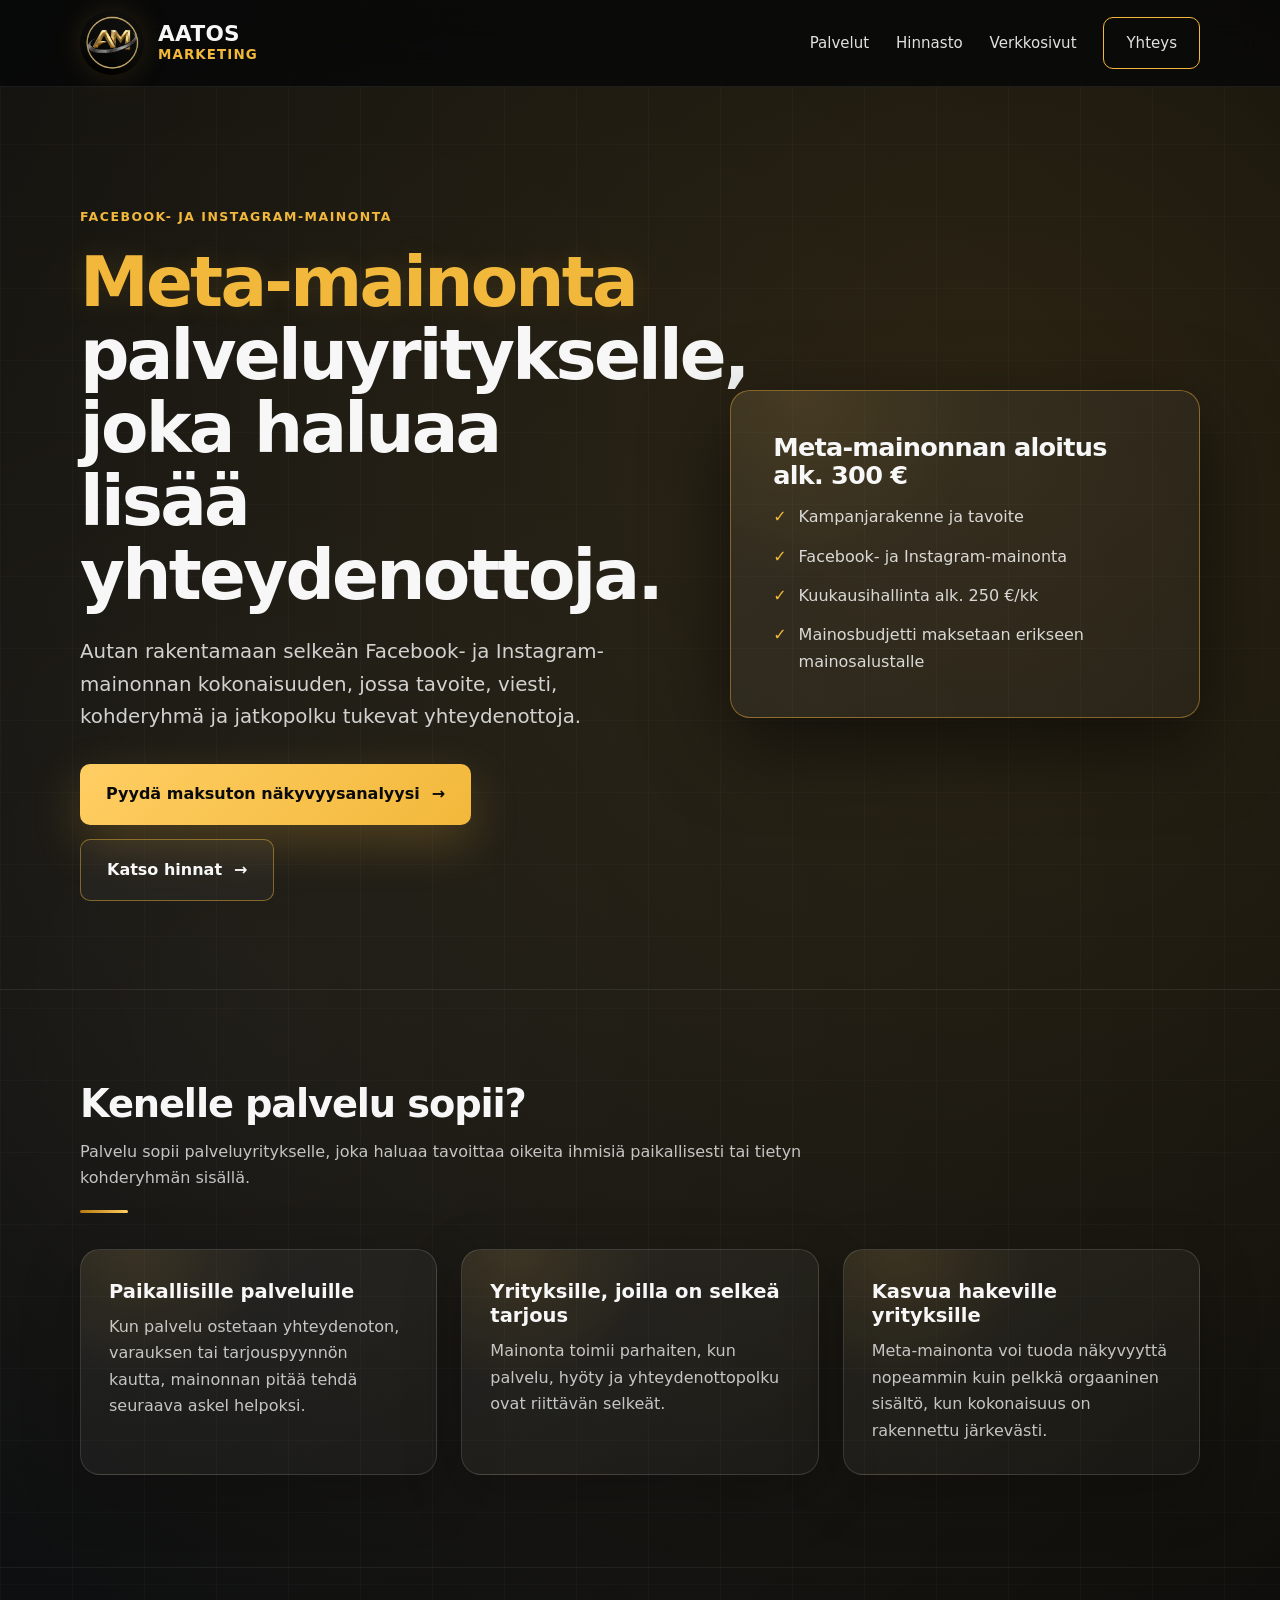
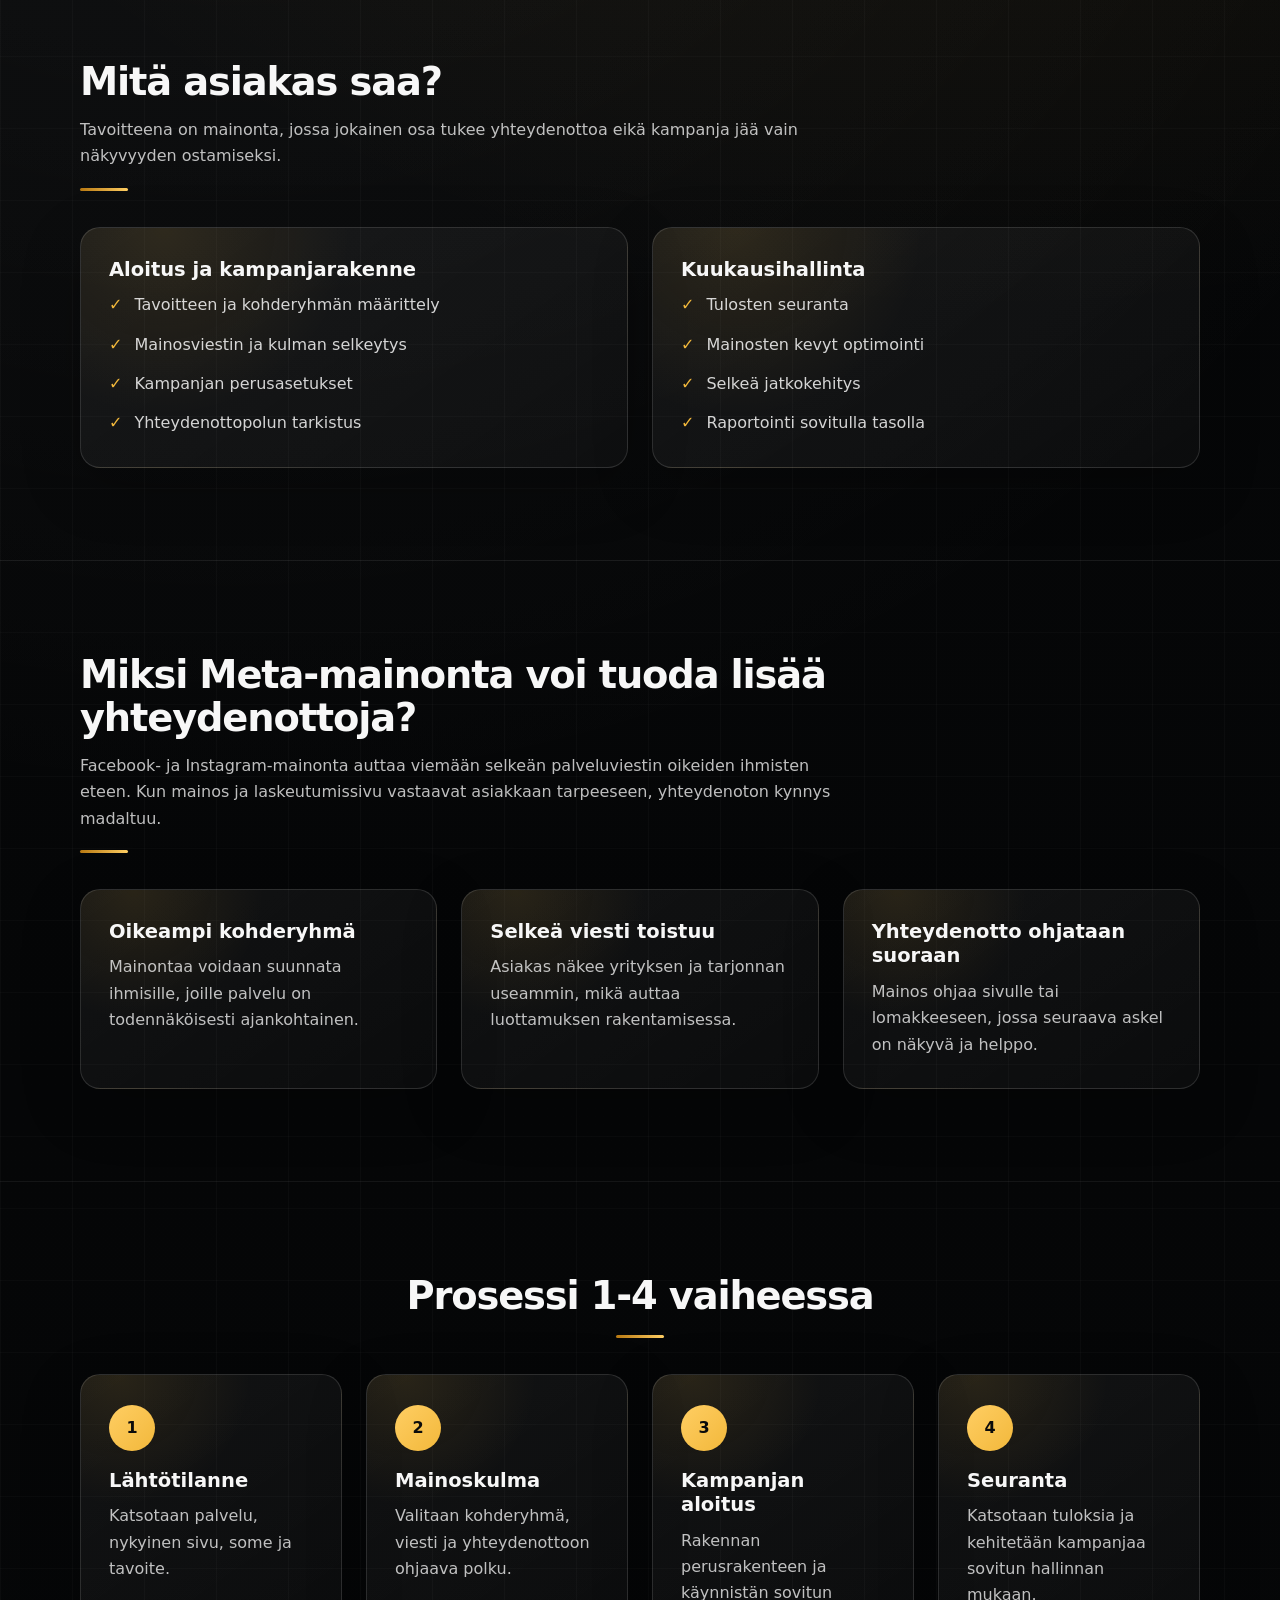
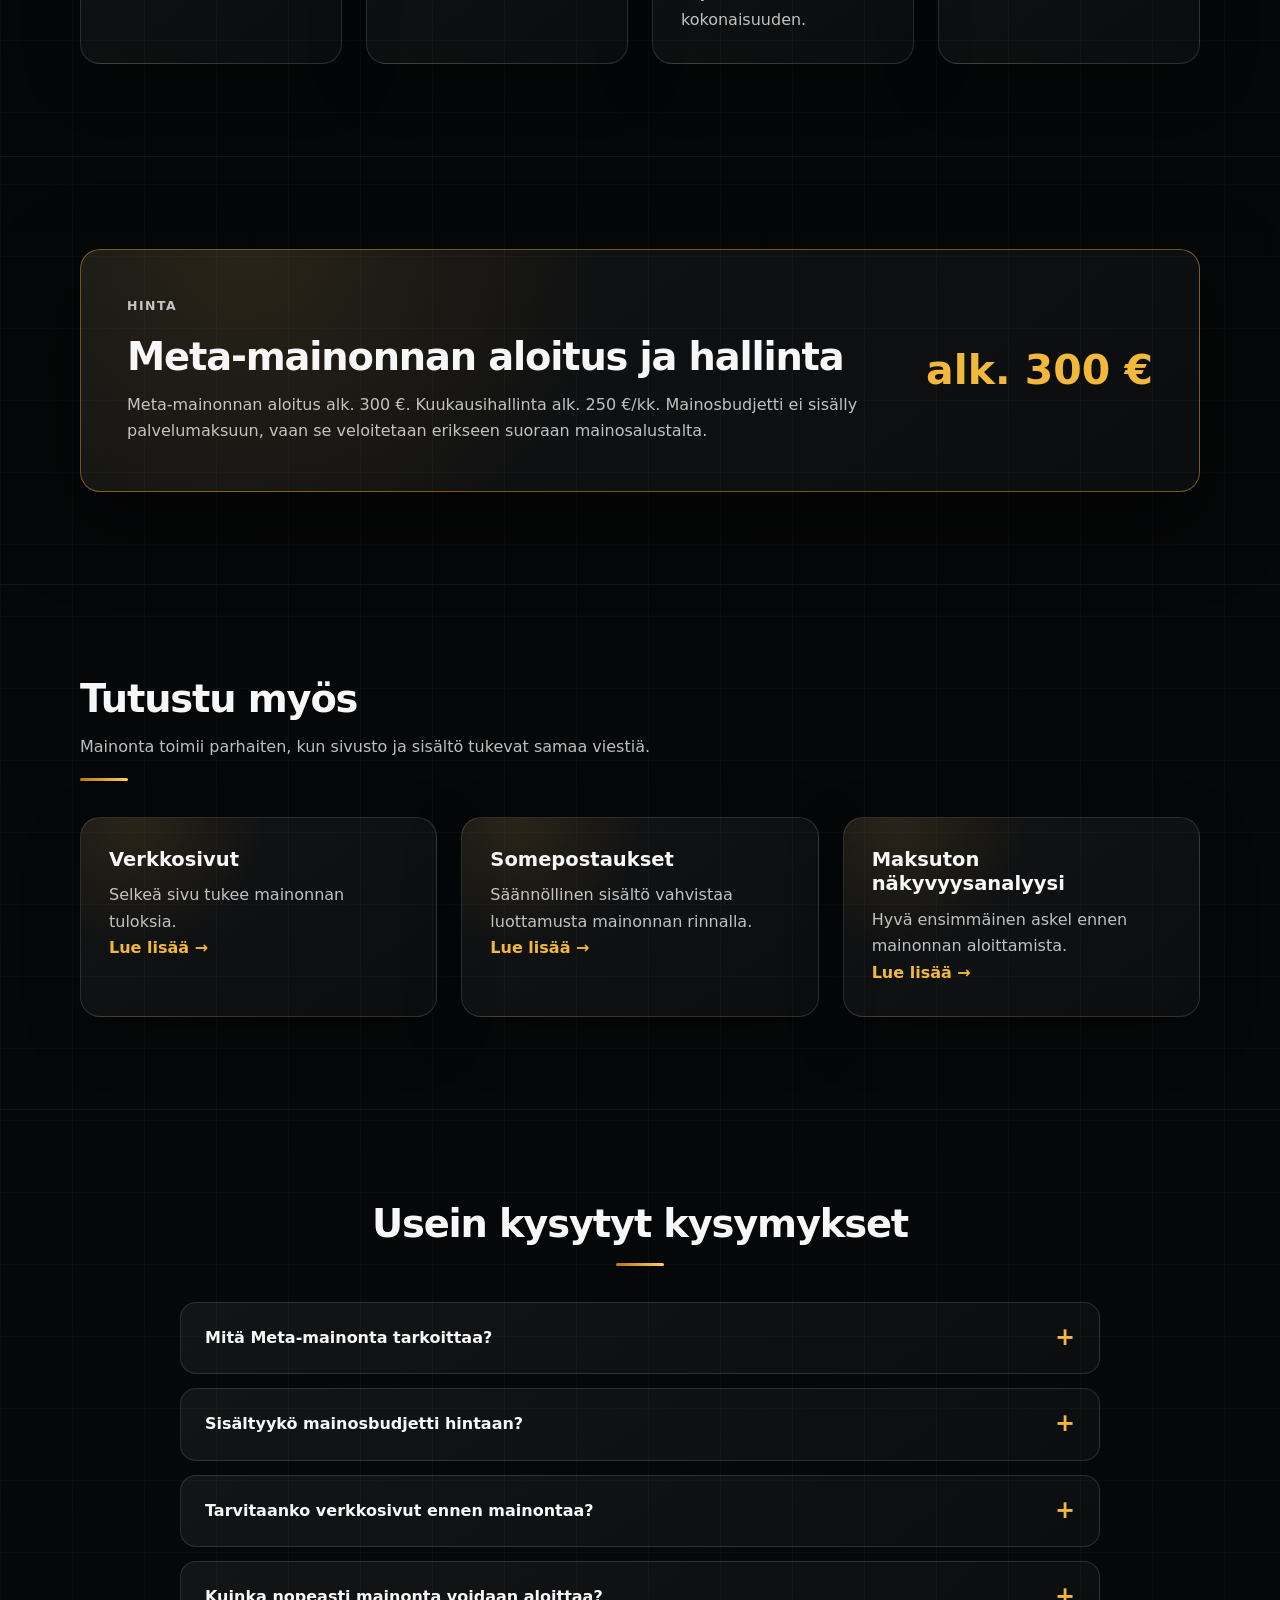
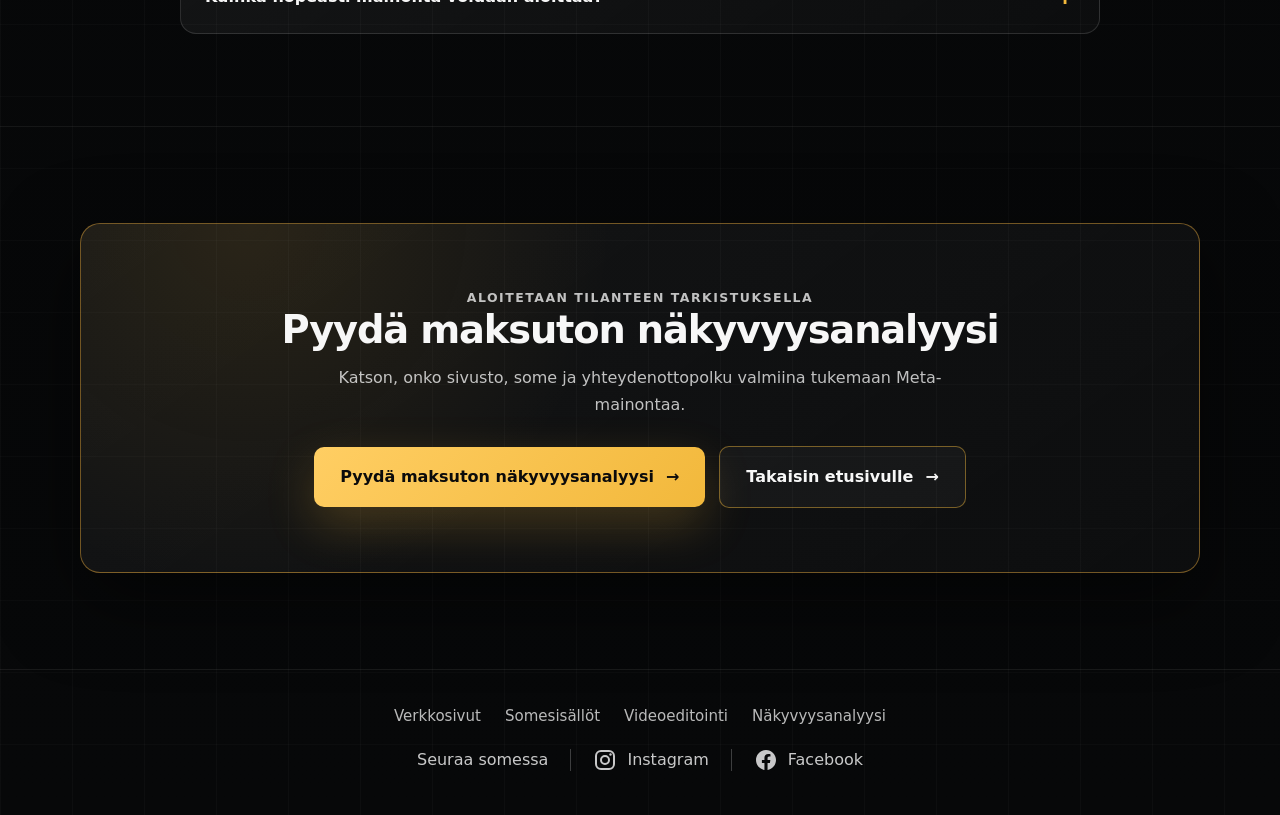
==== facebook-instagram-mainonta/index.html @ c3dac0f4 "Lisää Meta-mainonnan palvelusivu" ====
<!DOCTYPE html>
<html lang="fi">
<head>
  <meta charset="UTF-8" />
  <meta name="viewport" content="width=device-width, initial-scale=1.0" />
  <title>Facebook- ja Instagram-mainonta palveluyritykselle | Aatos Marketing</title>
  <meta name="description" content="Facebook- ja Instagram-mainonta palveluyritykselle. Aatos Marketing auttaa Meta-mainonnan aloituksessa ja kuukausihallinnassa selkeillä tavoitteilla." />
  <link rel="canonical" href="https://aatosmarketing.fi/facebook-instagram-mainonta/" />
  <link rel="icon" type="image/png" href="/favicon.png?v=2">
  <link rel="shortcut icon" type="image/png" href="/favicon.png?v=2">
  <link rel="apple-touch-icon" href="/favicon.png?v=2">

  <!-- Google tag (gtag.js) -->
  <script async src="https://www.googletagmanager.com/gtag/js?id=G-CETXR485ET"></script>
  <script>
    window.dataLayer = window.dataLayer || [];
    function gtag(){dataLayer.push(arguments);}
    gtag('js', new Date());
    gtag('config', 'G-CETXR485ET');
  </script>

  <style>
    :root { --bg:#050607; --panel:rgba(255,255,255,0.055); --panel-soft:rgba(255,255,255,0.028); --border:rgba(255,255,255,0.13); --gold:#f2b83b; --gold-2:#ffce63; --text:#f7f7f7; --muted:rgba(255,255,255,0.74); --max:1120px; --shadow:0 25px 80px rgba(0,0,0,0.55); }
    * { box-sizing:border-box; margin:0; padding:0; }
    html { scroll-behavior:smooth; }
    body { font-family:Inter, ui-sans-serif, system-ui, -apple-system, BlinkMacSystemFont, "Segoe UI", sans-serif; background:radial-gradient(circle at 78% 8%, rgba(242,184,59,0.14), transparent 28%), radial-gradient(circle at 18% 18%, rgba(255,255,255,0.06), transparent 30%), linear-gradient(180deg, #070809 0%, var(--bg) 48%, #070809 100%); color:var(--text); line-height:1.65; overflow-x:hidden; }
    a { color:inherit; text-decoration:none; } img { max-width:100%; display:block; }
    .page { min-height:100vh; background:linear-gradient(90deg, rgba(255,255,255,0.025) 1px, transparent 1px), linear-gradient(rgba(255,255,255,0.018) 1px, transparent 1px); background-size:72px 72px; }
    .container { width:min(var(--max), calc(100% - 48px)); margin:0 auto; }
    .header { position:sticky; top:0; z-index:50; background:rgba(5,6,7,0.76); backdrop-filter:blur(18px); border-bottom:1px solid rgba(255,255,255,0.08); }
    .nav { min-height:86px; display:flex; align-items:center; justify-content:space-between; gap:24px; }
    .brand { display:flex; align-items:center; gap:14px; min-width:fit-content; }
    .brand-logo { width:64px; height:64px; border-radius:999px; object-fit:cover; filter:drop-shadow(0 0 14px rgba(242,184,59,0.14)); }
    .brand-text { line-height:1.05; letter-spacing:0.02em; }
    .brand-text strong { display:block; font-size:1.35rem; font-weight:850; }
    .brand-text span { color:var(--gold); font-size:0.84rem; font-weight:850; letter-spacing:0.08em; }
    .nav-links { display:flex; align-items:center; gap:clamp(16px,2.1vw,28px); color:rgba(255,255,255,0.88); font-size:0.94rem; }
    .nav-links a:hover, .nav-links a.active { color:var(--gold); }
    .nav-cta { border:1px solid var(--gold); padding:13px 22px; border-radius:10px; }
    .menu-btn { display:none; width:46px; height:46px; border:1px solid var(--border); background:rgba(255,255,255,0.04); border-radius:12px; color:var(--text); font-size:1.4rem; }
    .hero { padding:clamp(64px,10vw,120px) 0 clamp(54px,8vw,88px); border-bottom:1px solid rgba(255,255,255,0.08); }
    .hero-inner { display:grid; grid-template-columns:minmax(0,1.1fr) minmax(280px,0.9fr); gap:clamp(34px,6vw,76px); align-items:center; }
    .eyebrow { color:var(--gold); font-weight:850; letter-spacing:0.12em; text-transform:uppercase; font-size:0.78rem; margin-bottom:18px; }
    h1 { font-size:clamp(2.35rem,5.4vw,4.75rem); line-height:1.06; letter-spacing:-0.04em; margin-bottom:24px; }
    h2 { font-size:clamp(1.9rem,3vw,3rem); line-height:1.12; letter-spacing:-0.03em; margin-bottom:14px; }
    .gold { color:var(--gold); text-shadow:0 0 28px rgba(242,184,59,0.12); }
    .lead { color:rgba(255,255,255,0.80); font-size:clamp(1.04rem,1.7vw,1.24rem); max-width:720px; margin-bottom:30px; }
    .actions { display:flex; flex-wrap:wrap; gap:14px; align-items:center; margin-top:28px; }
    .btn { display:inline-flex; align-items:center; justify-content:center; gap:12px; min-height:58px; padding:17px 26px; border-radius:10px; font-weight:850; transition:transform 180ms ease, box-shadow 180ms ease; }
    .btn:hover { transform:translateY(-2px); }
    .btn-primary { background:linear-gradient(135deg,var(--gold-2),var(--gold)); color:#0b0b0b; box-shadow:0 18px 48px rgba(242,184,59,0.22); }
    .btn-secondary { border:1px solid rgba(242,184,59,0.45); background:rgba(255,255,255,0.035); color:var(--text); }
    .hero-card, .card, .price-panel, .cta-panel { background:radial-gradient(circle at 15% 0%, rgba(242,184,59,0.10), transparent 36%), linear-gradient(145deg, var(--panel), var(--panel-soft)); border:1px solid var(--border); border-radius:20px; box-shadow:0 18px 60px rgba(0,0,0,0.24); }
    .hero-card { border-color:rgba(238,174,61,0.45); padding:clamp(28px,4vw,42px); box-shadow:var(--shadow); }
    .hero-card h2 { font-size:clamp(1.35rem,2vw,1.8rem); }
    .check-list { list-style:none; display:grid; gap:13px; }
    .check-list li { display:flex; gap:12px; color:rgba(255,255,255,0.82); }
    .check-list li::before { content:"✓"; color:var(--gold); font-weight:900; flex:0 0 auto; }
    .section { padding:clamp(58px,8vw,92px) 0; border-bottom:1px solid rgba(255,255,255,0.06); }
    .section-title { max-width:760px; margin-bottom:36px; }
    .section-title.center { text-align:center; margin-left:auto; margin-right:auto; }
    .section-title p, .card p, .price-panel p, .cta-panel p { color:var(--muted); }
    .title-line { width:48px; height:3px; background:linear-gradient(90deg,#b87912,var(--gold-2)); border-radius:999px; margin-top:18px; }
    .center .title-line { margin-left:auto; margin-right:auto; }
    .grid-2, .grid-3, .process-grid { display:grid; gap:24px; }
    .grid-2 { grid-template-columns:repeat(2,minmax(0,1fr)); }
    .grid-3 { grid-template-columns:repeat(3,minmax(0,1fr)); }
    .process-grid { grid-template-columns:repeat(4,minmax(0,1fr)); }
    .card { padding:30px 28px; }
    .card h3 { font-size:1.22rem; margin-bottom:10px; line-height:1.25; }
    .card a { color:var(--gold); font-weight:850; }
    .step-number { width:46px; height:46px; border-radius:999px; background:linear-gradient(135deg,var(--gold-2),var(--gold)); color:#0b0b0b; display:grid; place-items:center; font-weight:900; margin-bottom:18px; }
    .price-panel { border-color:rgba(238,174,61,0.45); padding:clamp(28px,5vw,46px); display:grid; grid-template-columns:minmax(0,1fr) auto; gap:26px; align-items:center; box-shadow:var(--shadow); }
    .price { display:block; color:var(--gold); font-size:clamp(1.8rem,3.2vw,2.8rem); font-weight:900; white-space:nowrap; }
    .faq-list { max-width:920px; margin:0 auto; display:grid; gap:14px; }
    .faq-item { border:1px solid var(--border); border-radius:16px; background:linear-gradient(145deg,var(--panel),var(--panel-soft)); overflow:hidden; }
    .faq-item summary { list-style:none; cursor:pointer; padding:22px 24px; font-weight:850; display:flex; justify-content:space-between; gap:18px; }
    .faq-item summary::-webkit-details-marker { display:none; }
    .faq-item summary::after { content:"+"; color:var(--gold); font-size:1.5rem; line-height:1; }
    .faq-item[open] summary::after { content:"-"; }
    .faq-item p { color:var(--muted); padding:0 24px 22px; }
    .cta-section { padding:clamp(58px,8vw,96px) 0; }
    .cta-panel { text-align:center; border-color:rgba(238,174,61,0.45); padding:clamp(34px,6vw,64px); box-shadow:var(--shadow); }
    .cta-panel p { max-width:680px; margin:0 auto; }
    .footer { padding:34px 0 42px; border-top:1px solid rgba(255,255,255,0.07); color:rgba(255,255,255,0.78); }
    .footer-inner { display:flex; justify-content:center; align-items:center; gap:18px 22px; flex-wrap:wrap; }
    .footer-links { width:100%; display:flex; justify-content:center; gap:16px 24px; flex-wrap:wrap; color:rgba(255,255,255,0.72); font-size:0.94rem; }
    .footer-links a:hover { color:var(--gold); }
    .footer-line { width:1px; height:22px; background:rgba(255,255,255,0.22); }
    .social { display:inline-flex; align-items:center; gap:10px; }
    .social svg { width:24px; height:24px; }
    @media (max-width:980px) { .container{width:min(100% - 34px,var(--max));} .nav{min-height:78px; flex-wrap:wrap; padding:12px 0;} .menu-btn{display:grid; place-items:center;} .nav-links{display:none; width:100%; flex-direction:column; align-items:stretch; gap:6px; padding:10px 0 14px;} .nav-links.open{display:flex;} .nav-links a{padding:14px 12px; border-radius:10px; background:rgba(255,255,255,0.035);} .nav-cta{text-align:center;} .hero-inner,.grid-2,.grid-3,.process-grid,.price-panel{grid-template-columns:1fr;} .price{white-space:normal;} }
    @media (max-width:620px) { .brand-logo{width:52px;height:52px;} .brand-text strong{font-size:1.08rem;} .brand-text span{font-size:0.72rem;} .actions{display:grid; grid-template-columns:1fr;} .btn{width:100%; padding:16px 20px;} .card,.hero-card{padding:26px 22px;} .footer-inner{flex-direction:column; gap:13px;} .footer-line{display:none;} .footer-links{flex-direction:column; align-items:center; gap:10px;} }
  </style>

  <!-- Meta Pixel Code -->
  <script>
  !function(f,b,e,v,n,t,s)
  {if(f.fbq)return;n=f.fbq=function(){n.callMethod?
  n.callMethod.apply(n,arguments):n.queue.push(arguments)};
  if(!f._fbq)f._fbq=n;n.push=n;n.loaded=!0;n.version='2.0';
  n.queue=[];t=b.createElement(e);t.async=!0;
  t.src=v;s=b.getElementsByTagName(e)[0];
  s.parentNode.insertBefore(t,s)}(window, document,'script',
  'https://connect.facebook.net/en_US/fbevents.js');
  fbq('init', '26945439295122237');
  fbq('track', 'PageView');
  </script>
  <noscript><img height="1" width="1" style="display:none" src="https://www.facebook.com/tr?id=26945439295122237&ev=PageView&noscript=1" /></noscript>
  <!-- End Meta Pixel Code -->
</head>
<body>
  <div class="page">
    <header class="header"><div class="container"><nav class="nav"><a class="brand" href="/" aria-label="Aatos Marketing etusivu"><img class="brand-logo" src="/AM_logo.png" alt="Aatos Marketing logo"><div class="brand-text"><strong>AATOS</strong><span>MARKETING</span></div></a><button class="menu-btn" id="menuBtn" aria-label="Avaa valikko">☰</button><div class="nav-links" id="navLinks"><a href="/#palvelut">Palvelut</a><a href="/#hinnasto">Hinnasto</a><a href="/verkkosivut-palveluyritykselle/">Verkkosivut</a><a class="nav-cta" href="/#yhteys">Yhteys</a></div></nav></div></header>

    <main>
      <section class="hero"><div class="container hero-inner"><div><p class="eyebrow">Facebook- ja Instagram-mainonta</p><h1><span class="gold">Meta-mainonta</span> palveluyritykselle, joka haluaa lisää yhteydenottoja.</h1><p class="lead">Autan rakentamaan selkeän Facebook- ja Instagram-mainonnan kokonaisuuden, jossa tavoite, viesti, kohderyhmä ja jatkopolku tukevat yhteydenottoja.</p><div class="actions"><a class="btn btn-primary" href="/#yhteys">Pyydä maksuton näkyvyysanalyysi <span>→</span></a><a class="btn btn-secondary" href="#hinta">Katso hinnat <span>→</span></a></div></div><aside class="hero-card"><h2>Meta-mainonnan aloitus alk. 300 €</h2><ul class="check-list"><li>Kampanjarakenne ja tavoite</li><li>Facebook- ja Instagram-mainonta</li><li>Kuukausihallinta alk. 250 €/kk</li><li>Mainosbudjetti maksetaan erikseen mainosalustalle</li></ul></aside></div></section>

      <section class="section"><div class="container"><div class="section-title"><h2>Kenelle palvelu sopii?</h2><p>Palvelu sopii palveluyritykselle, joka haluaa tavoittaa oikeita ihmisiä paikallisesti tai tietyn kohderyhmän sisällä.</p><div class="title-line"></div></div><div class="grid-3"><article class="card"><h3>Paikallisille palveluille</h3><p>Kun palvelu ostetaan yhteydenoton, varauksen tai tarjouspyynnön kautta, mainonnan pitää tehdä seuraava askel helpoksi.</p></article><article class="card"><h3>Yrityksille, joilla on selkeä tarjous</h3><p>Mainonta toimii parhaiten, kun palvelu, hyöty ja yhteydenottopolku ovat riittävän selkeät.</p></article><article class="card"><h3>Kasvua hakeville yrityksille</h3><p>Meta-mainonta voi tuoda näkyvyyttä nopeammin kuin pelkkä orgaaninen sisältö, kun kokonaisuus on rakennettu järkevästi.</p></article></div></div></section>

      <section class="section"><div class="container"><div class="section-title"><h2>Mitä asiakas saa?</h2><p>Tavoitteena on mainonta, jossa jokainen osa tukee yhteydenottoa eikä kampanja jää vain näkyvyyden ostamiseksi.</p><div class="title-line"></div></div><div class="grid-2"><article class="card"><h3>Aloitus ja kampanjarakenne</h3><ul class="check-list"><li>Tavoitteen ja kohderyhmän määrittely</li><li>Mainosviestin ja kulman selkeytys</li><li>Kampanjan perusasetukset</li><li>Yhteydenottopolun tarkistus</li></ul></article><article class="card"><h3>Kuukausihallinta</h3><ul class="check-list"><li>Tulosten seuranta</li><li>Mainosten kevyt optimointi</li><li>Selkeä jatkokehitys</li><li>Raportointi sovitulla tasolla</li></ul></article></div></div></section>

      <section class="section"><div class="container"><div class="section-title"><h2>Miksi Meta-mainonta voi tuoda lisää yhteydenottoja?</h2><p>Facebook- ja Instagram-mainonta auttaa viemään selkeän palveluviestin oikeiden ihmisten eteen. Kun mainos ja laskeutumissivu vastaavat asiakkaan tarpeeseen, yhteydenoton kynnys madaltuu.</p><div class="title-line"></div></div><div class="grid-3"><article class="card"><h3>Oikeampi kohderyhmä</h3><p>Mainontaa voidaan suunnata ihmisille, joille palvelu on todennäköisesti ajankohtainen.</p></article><article class="card"><h3>Selkeä viesti toistuu</h3><p>Asiakas näkee yrityksen ja tarjonnan useammin, mikä auttaa luottamuksen rakentamisessa.</p></article><article class="card"><h3>Yhteydenotto ohjataan suoraan</h3><p>Mainos ohjaa sivulle tai lomakkeeseen, jossa seuraava askel on näkyvä ja helppo.</p></article></div></div></section>

      <section class="section"><div class="container"><div class="section-title center"><h2>Prosessi 1-4 vaiheessa</h2><div class="title-line"></div></div><div class="process-grid"><article class="card"><div class="step-number">1</div><h3>Lähtötilanne</h3><p>Katsotaan palvelu, nykyinen sivu, some ja tavoite.</p></article><article class="card"><div class="step-number">2</div><h3>Mainoskulma</h3><p>Valitaan kohderyhmä, viesti ja yhteydenottoon ohjaava polku.</p></article><article class="card"><div class="step-number">3</div><h3>Kampanjan aloitus</h3><p>Rakennan perusrakenteen ja käynnistän sovitun kokonaisuuden.</p></article><article class="card"><div class="step-number">4</div><h3>Seuranta</h3><p>Katsotaan tuloksia ja kehitetään kampanjaa sovitun hallinnan mukaan.</p></article></div></div></section>

      <section class="section" id="hinta"><div class="container"><div class="price-panel"><div><p class="eyebrow">Hinta</p><h2>Meta-mainonnan aloitus ja hallinta</h2><p>Meta-mainonnan aloitus alk. 300 €. Kuukausihallinta alk. 250 €/kk. Mainosbudjetti ei sisälly palvelumaksuun, vaan se veloitetaan erikseen suoraan mainosalustalta.</p></div><strong class="price">alk. 300 €</strong></div></div></section>

      <section class="section"><div class="container"><div class="section-title"><h2>Tutustu myös</h2><p>Mainonta toimii parhaiten, kun sivusto ja sisältö tukevat samaa viestiä.</p><div class="title-line"></div></div><div class="grid-3"><article class="card"><h3>Verkkosivut</h3><p>Selkeä sivu tukee mainonnan tuloksia.</p><a href="/verkkosivut-palveluyritykselle/">Lue lisää →</a></article><article class="card"><h3>Somepostaukset</h3><p>Säännöllinen sisältö vahvistaa luottamusta mainonnan rinnalla.</p><a href="/some-markkinointi-palveluyrityksille/">Lue lisää →</a></article><article class="card"><h3>Maksuton näkyvyysanalyysi</h3><p>Hyvä ensimmäinen askel ennen mainonnan aloittamista.</p><a href="/maksuton-nakyvyysanalyysi/">Lue lisää →</a></article></div></div></section>

      <section class="section" id="faq"><div class="container"><div class="section-title center"><h2>Usein kysytyt kysymykset</h2><div class="title-line"></div></div><div class="faq-list"><details class="faq-item"><summary>Mitä Meta-mainonta tarkoittaa?</summary><p>Meta-mainonta tarkoittaa Facebookin ja Instagramin mainontaa. Sitä voidaan käyttää esimerkiksi yhteydenottojen, varausten tai näkyvyyden kasvattamiseen.</p></details><details class="faq-item"><summary>Sisältyykö mainosbudjetti hintaan?</summary><p>Ei. Mainosbudjetti maksetaan erikseen suoraan mainosalustalle. Palvelumaksu kattaa työn, asetukset ja sovitun hallinnan.</p></details><details class="faq-item"><summary>Tarvitaanko verkkosivut ennen mainontaa?</summary><p>Usein kyllä, tai vähintään selkeä yhteydenottopolku. Siksi tarkistan myös sivun ja lomakkeen ennen kampanjan rakentamista.</p></details><details class="faq-item"><summary>Kuinka nopeasti mainonta voidaan aloittaa?</summary><p>Kun tavoite, materiaali ja tarvittavat käyttöoikeudet ovat kunnossa, aloitus onnistuu yleensä kevyellä aikataululla.</p></details></div></div></section>

      <section class="cta-section"><div class="container"><div class="cta-panel"><p class="eyebrow">Aloitetaan tilanteen tarkistuksella</p><h2>Pyydä maksuton näkyvyysanalyysi</h2><p>Katson, onko sivusto, some ja yhteydenottopolku valmiina tukemaan Meta-mainontaa.</p><div class="actions" style="justify-content:center;"><a class="btn btn-primary" href="/#yhteys">Pyydä maksuton näkyvyysanalyysi <span>→</span></a><a class="btn btn-secondary" href="/">Takaisin etusivulle <span>→</span></a></div></div></div></section>
    </main>

    <footer class="footer"><div class="container footer-inner"><nav class="footer-links" aria-label="Palvelulinkit"><a href="/verkkosivut-palveluyritykselle/">Verkkosivut</a><a href="/some-markkinointi-palveluyrityksille/">Somesisällöt</a><a href="/videoeditointi/">Videoeditointi</a><a href="/maksuton-nakyvyysanalyysi/">Näkyvyysanalyysi</a></nav><span>Seuraa somessa</span><div class="footer-line"></div><a class="social" href="https://www.instagram.com/aatosmarketing/" target="_blank" rel="noopener"><svg viewBox="0 0 24 24" fill="none"><rect x="3" y="3" width="18" height="18" rx="5" stroke="currentColor" stroke-width="2"/><circle cx="12" cy="12" r="4" stroke="currentColor" stroke-width="2"/><circle cx="17.5" cy="6.5" r="1.2" fill="currentColor"/></svg>Instagram</a><div class="footer-line"></div><a class="social" href="https://www.facebook.com/profile.php?id=61574307923587&locale=fi_FI" target="_blank" rel="noopener"><svg viewBox="0 0 24 24" fill="currentColor"><path d="M22 12.06C22 6.5 17.52 2 12 2S2 6.5 2 12.06C2 17.08 5.66 21.24 10.44 22V14.97H7.9V12.06H10.44V9.84C10.44 7.32 11.93 5.93 14.22 5.93C15.32 5.93 16.47 6.13 16.47 6.13V8.61H15.2C13.95 8.61 13.56 9.39 13.56 10.19V12.06H16.35L15.9 14.97H13.56V22C18.34 21.24 22 17.08 22 12.06Z"/></svg>Facebook</a></div></footer>
  </div>
  <script>const menuBtn=document.getElementById("menuBtn");const navLinks=document.getElementById("navLinks");menuBtn.addEventListener("click",()=>{navLinks.classList.toggle("open");menuBtn.textContent=navLinks.classList.contains("open")?"×":"☰";});document.querySelectorAll(".nav-links a").forEach(link=>{link.addEventListener("click",()=>{navLinks.classList.remove("open");menuBtn.textContent="☰";});});</script>
</body>
</html>
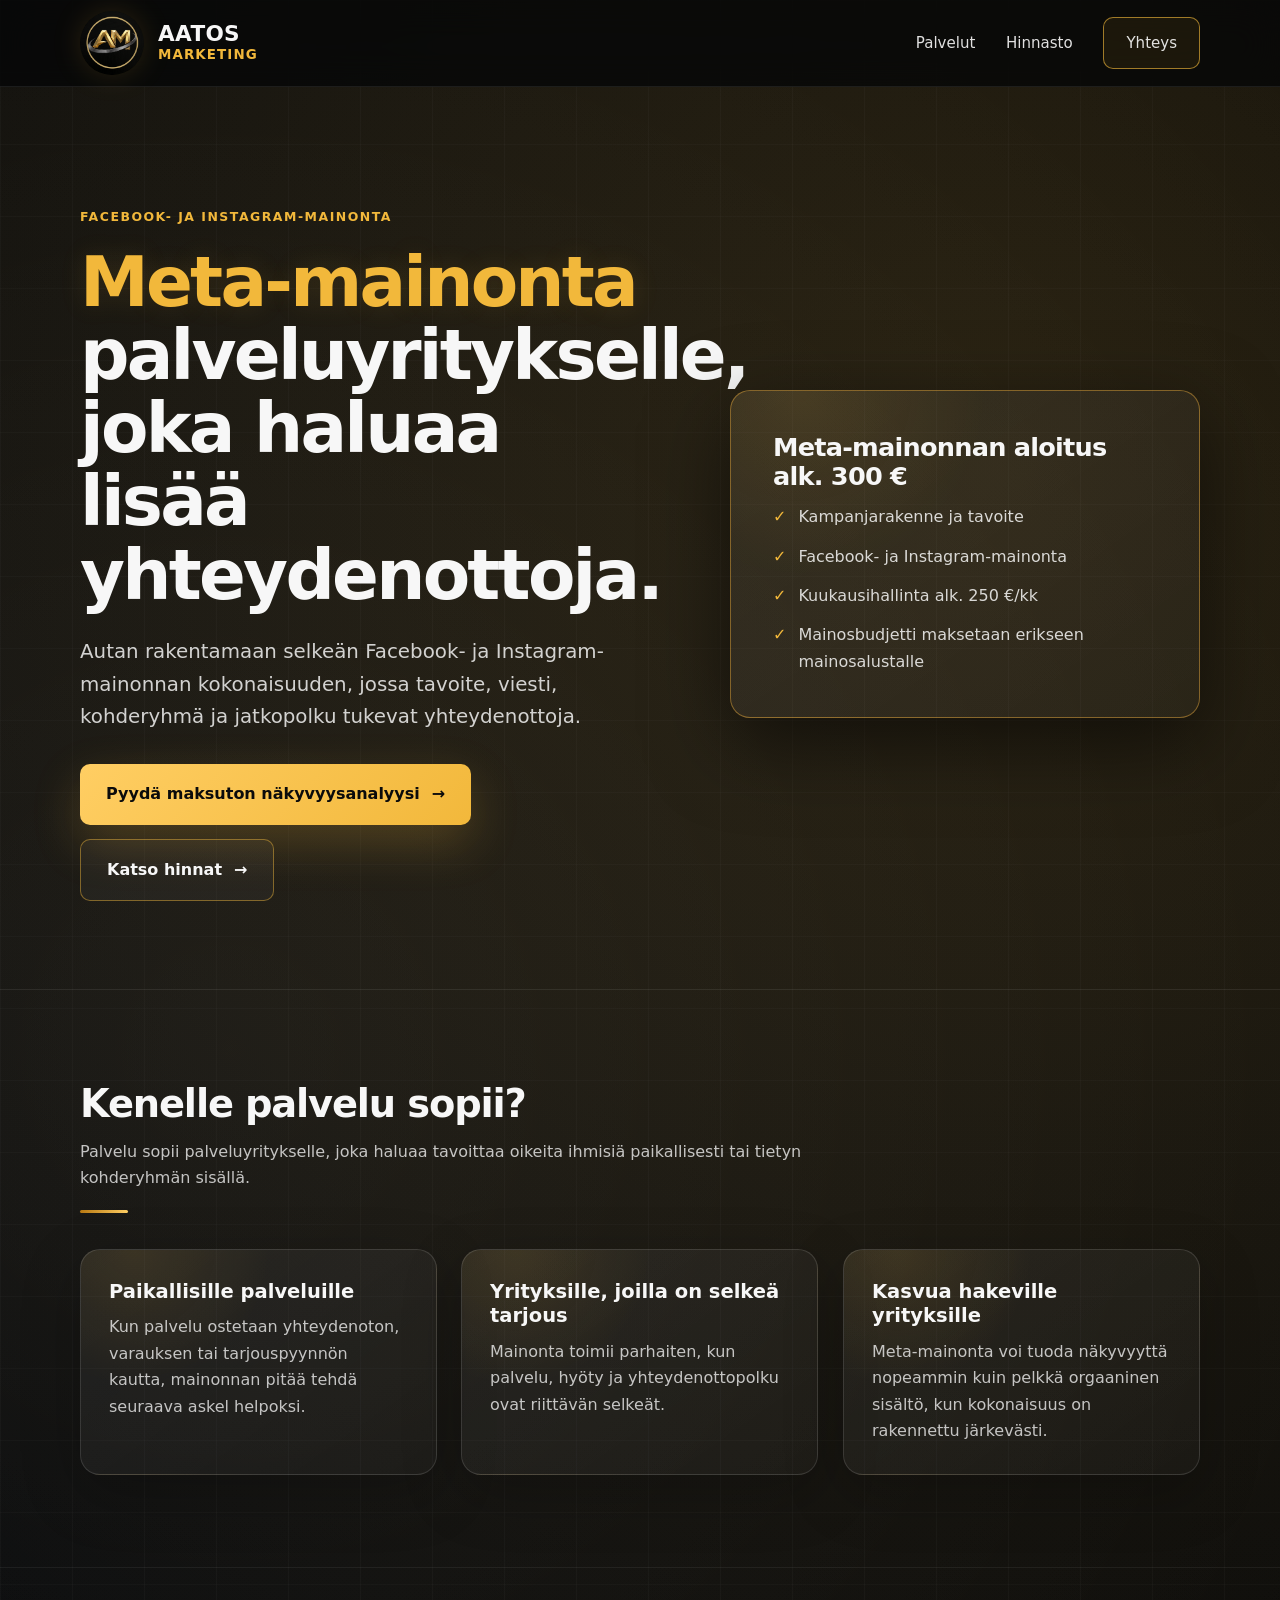
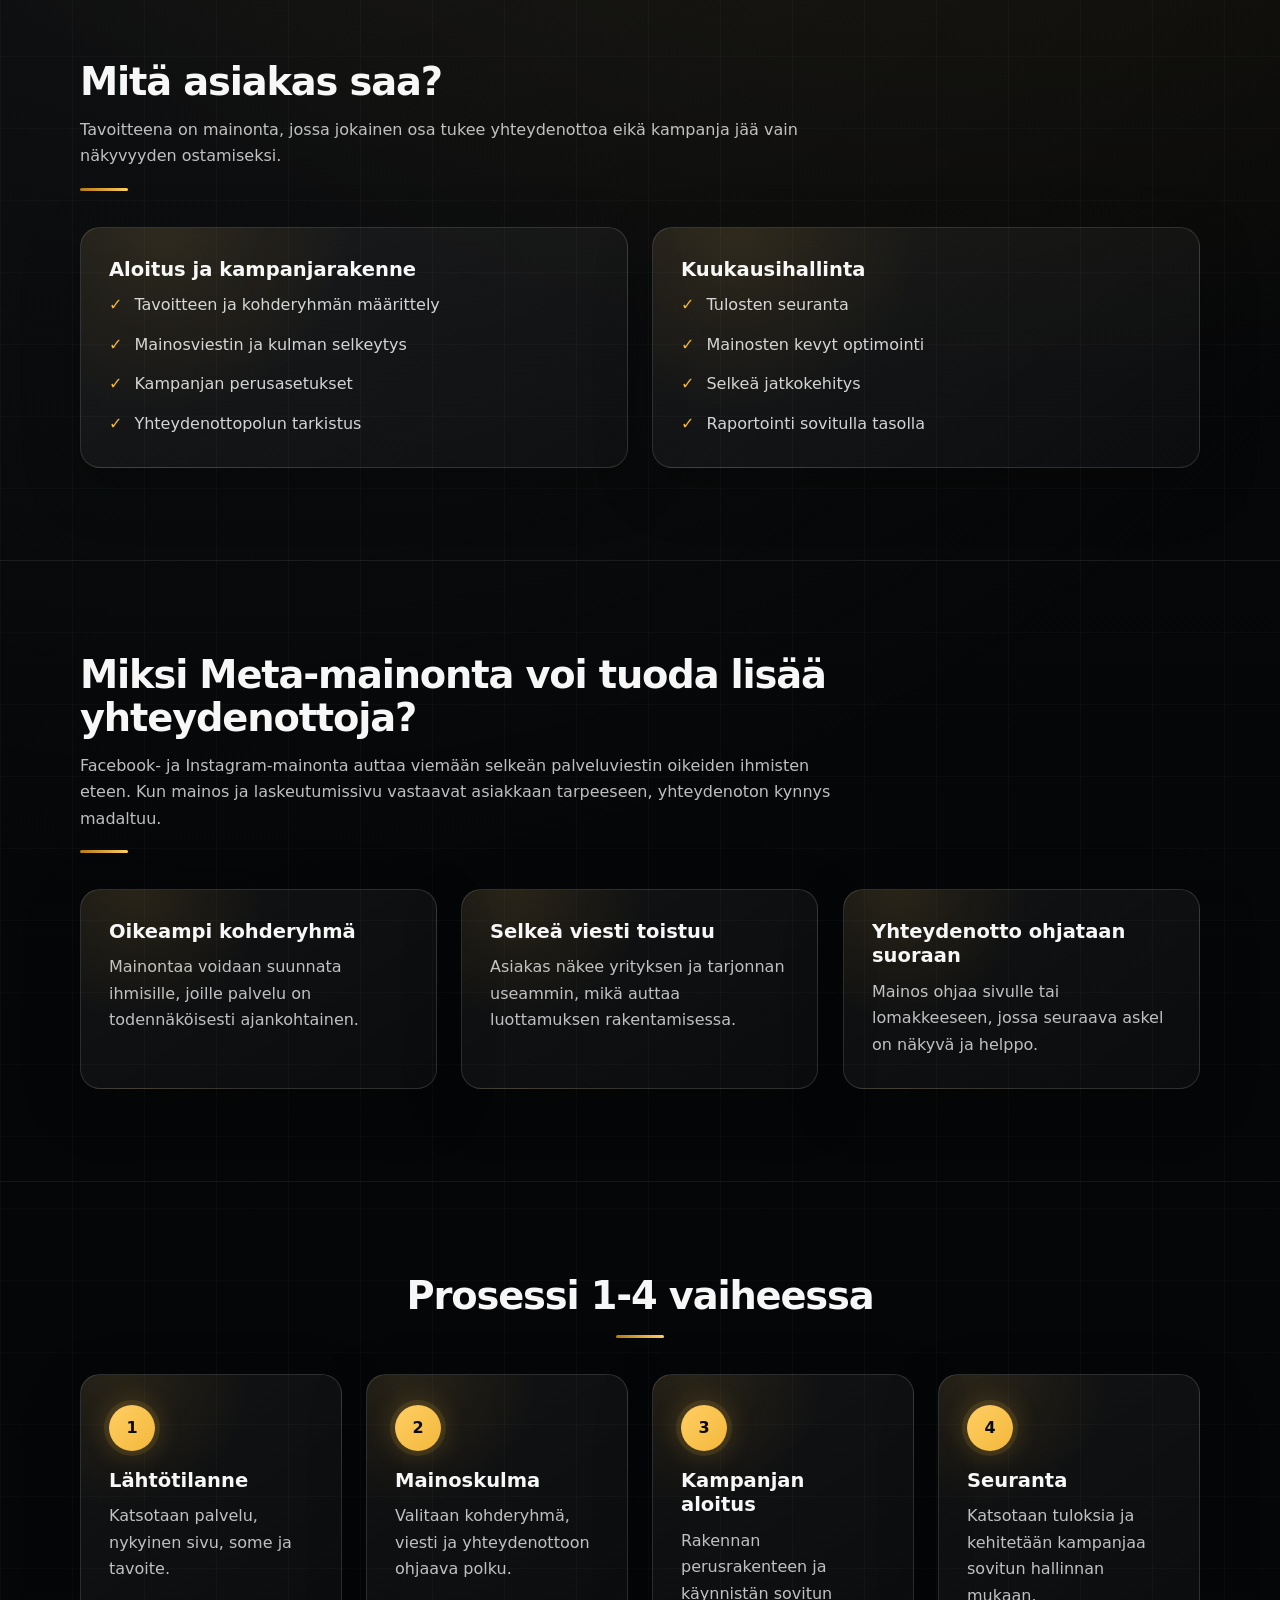
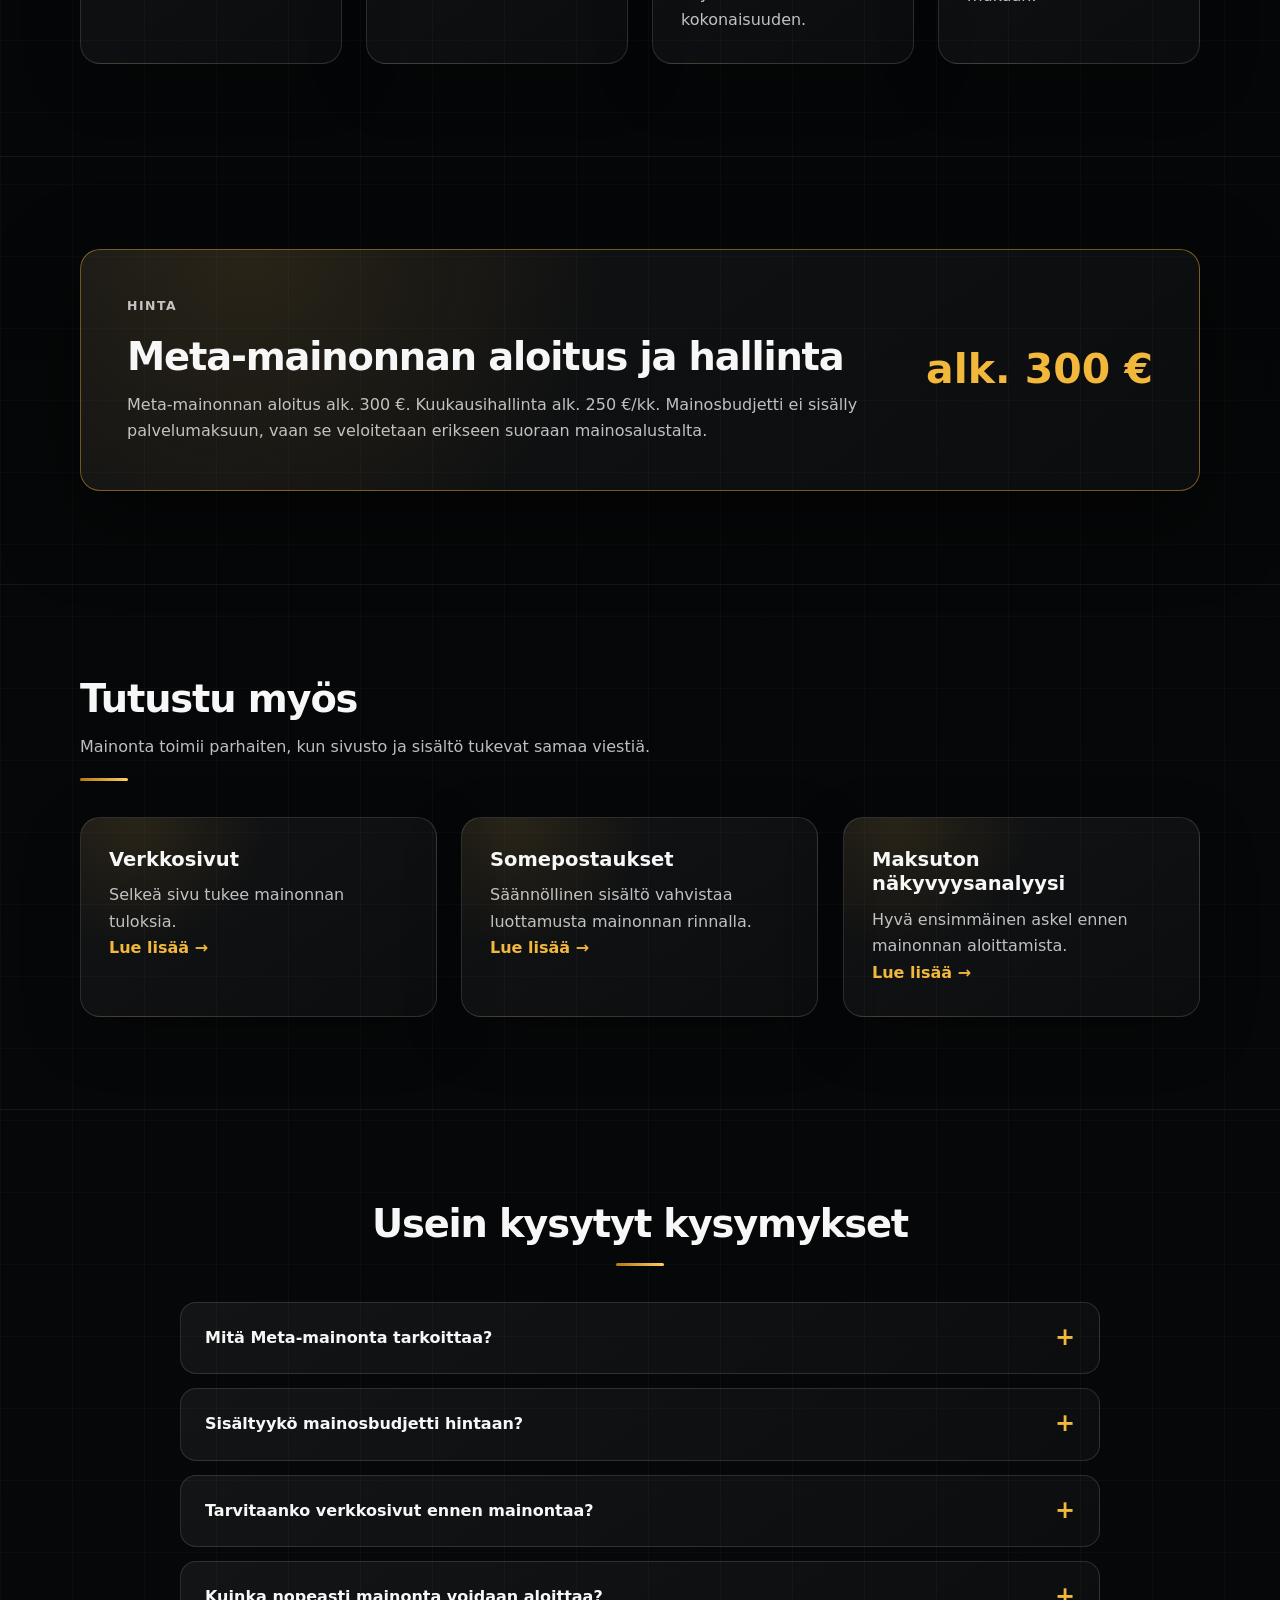
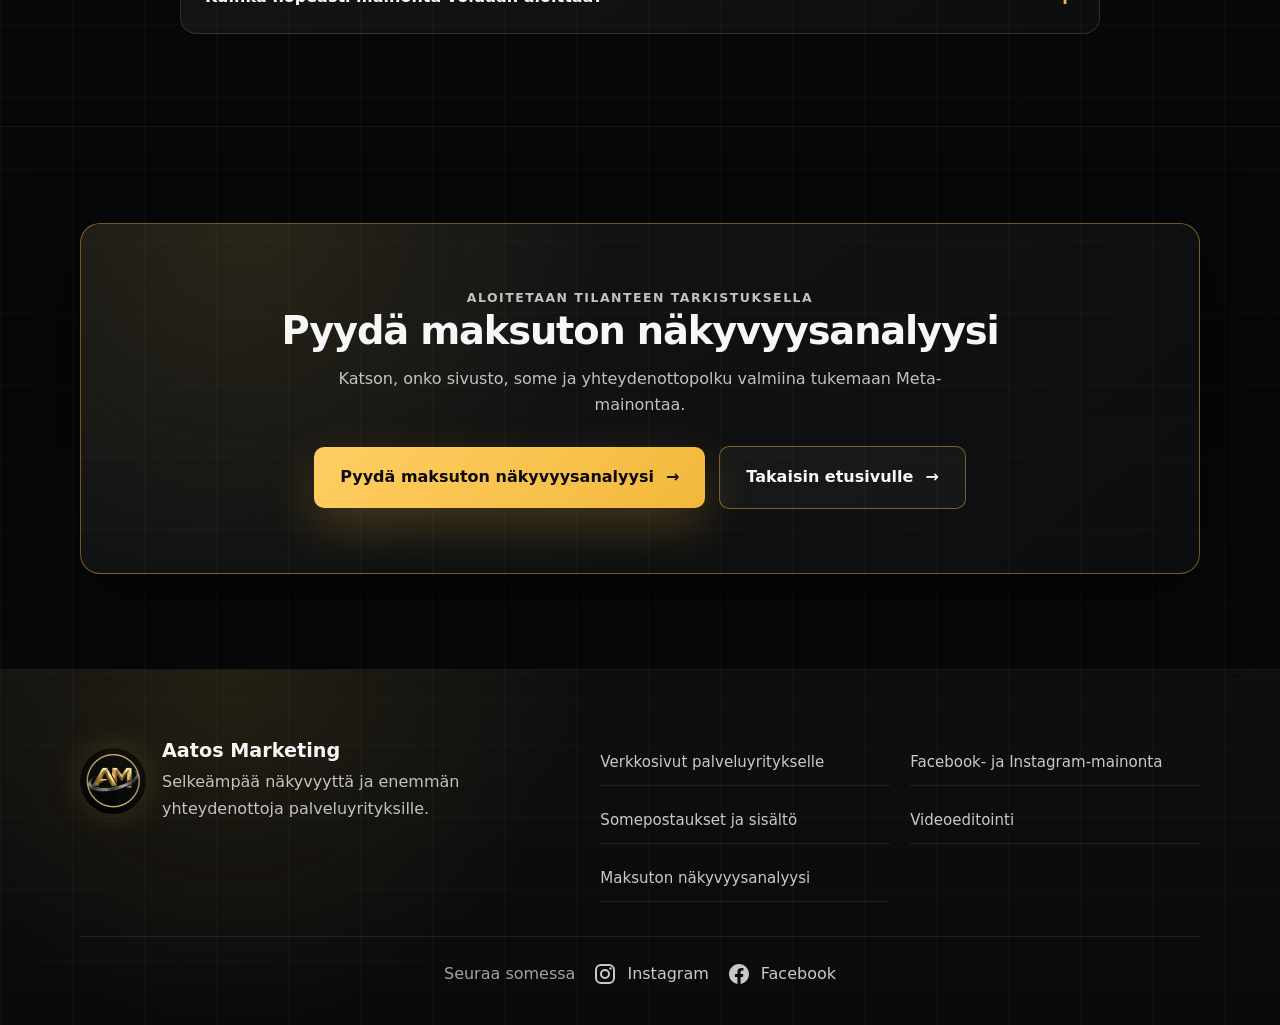
==== commit 3cf4ec2e: "Viimeistele etusivun ja palvelusivujen visuaalia" ====
--- a/facebook-instagram-mainonta/index.html
+++ b/facebook-instagram-mainonta/index.html
@@ -91,6 +91,37 @@
     .social svg { width:24px; height:24px; }
     @media (max-width:980px) { .container{width:min(100% - 34px,var(--max));} .nav{min-height:78px; flex-wrap:wrap; padding:12px 0;} .menu-btn{display:grid; place-items:center;} .nav-links{display:none; width:100%; flex-direction:column; align-items:stretch; gap:6px; padding:10px 0 14px;} .nav-links.open{display:flex;} .nav-links a{padding:14px 12px; border-radius:10px; background:rgba(255,255,255,0.035);} .nav-cta{text-align:center;} .hero-inner,.grid-2,.grid-3,.process-grid,.price-panel{grid-template-columns:1fr;} .price{white-space:normal;} }
     @media (max-width:620px) { .brand-logo{width:52px;height:52px;} .brand-text strong{font-size:1.08rem;} .brand-text span{font-size:0.72rem;} .actions{display:grid; grid-template-columns:1fr;} .btn{width:100%; padding:16px 20px;} .card,.hero-card{padding:26px 22px;} .footer-inner{flex-direction:column; gap:13px;} .footer-line{display:none;} .footer-links{flex-direction:column; align-items:center; gap:10px;} }
+  
+    /* Visual finishing pass: premium cards, light navigation and branded footer. */
+    .nav-links { gap: clamp(18px, 2.4vw, 34px); }
+    .nav-links a { white-space: nowrap; transition: color 180ms ease, border-color 180ms ease, background 180ms ease; }
+    .nav-cta { border-color: rgba(242,184,59,0.62); background: rgba(242,184,59,0.08); }
+    .card, .hero-card, .price-panel, .cta-panel, .direct-contact-card { transition: transform 220ms ease, border-color 220ms ease, box-shadow 220ms ease, background 220ms ease; will-change: transform; }
+    .card:hover, .hero-card:hover, .price-panel:hover, .cta-panel:hover, .direct-contact-card:hover { transform: translateY(-5px); border-color: rgba(242,184,59,0.46); box-shadow: 0 0 34px rgba(242,184,59,0.12), 0 22px 70px rgba(0,0,0,0.34); }
+    .service-grid { grid-template-columns: repeat(auto-fit, minmax(225px, 1fr)); gap: 28px; align-items: stretch; }
+    .service-card { min-height: 100%; display: flex; flex-direction: column; padding: 36px 30px; }
+    .service-card h3 { font-size: clamp(1.18rem, 1.5vw, 1.34rem); }
+    .service-card p { margin-bottom: 22px; }
+    .service-card .card-cta { margin-top: auto; align-self: flex-start; display: inline-flex; align-items: center; gap: 9px; color: var(--gold); font-weight: 900; }
+    .service-card .card-cta span { transition: transform 180ms ease; }
+    .service-card .card-cta:hover span { transform: translateX(3px); }
+    .card-label { display: inline-flex; align-items: center; align-self: flex-start; margin-bottom: 16px; padding: 6px 10px; border: 1px solid rgba(242,184,59,0.42); border-radius: 999px; color: var(--gold-2); background: rgba(242,184,59,0.08); font-size: 0.76rem; font-weight: 900; letter-spacing: 0.04em; text-transform: uppercase; }
+    .card.featured { border-color: rgba(242,184,59,0.58); box-shadow: 0 0 38px rgba(242,184,59,0.10), 0 18px 60px rgba(0,0,0,0.26); }
+    .price { overflow-wrap: anywhere; }
+    .step-number { box-shadow: 0 0 0 5px rgba(242,184,59,0.10), 0 0 28px rgba(242,184,59,0.28); }
+    .footer { padding: clamp(44px, 7vw, 70px) 0 38px; background: radial-gradient(circle at 18% 0%, rgba(242,184,59,0.10), transparent 32%), linear-gradient(180deg, rgba(255,255,255,0.028), rgba(255,255,255,0.006)); }
+    .footer-shell { display: grid; grid-template-columns: minmax(260px, 1.05fr) minmax(280px, 1.35fr); gap: 34px 54px; align-items: start; }
+    .footer-brand { display: flex; align-items: center; gap: 16px; min-width: 0; }
+    .footer-logo { width: 66px; height: 66px; border-radius: 999px; object-fit: cover; filter: drop-shadow(0 0 16px rgba(242,184,59,0.18)); flex: 0 0 auto; }
+    .footer-brand strong { display: block; color: var(--text); font-size: 1.2rem; line-height: 1.1; }
+    .footer-brand p { color: var(--muted); margin-top: 8px; max-width: 420px; }
+    .footer-links { width: auto; display: grid; grid-template-columns: repeat(2, minmax(0, 1fr)); gap: 12px 20px; margin: 0; color: rgba(255,255,255,0.78); }
+    .footer-links a { padding: 10px 0; border-bottom: 1px solid rgba(255,255,255,0.08); transition: color 180ms ease, border-color 180ms ease; }
+    .footer-links a:hover { color: var(--gold); border-color: rgba(242,184,59,0.34); }
+    .footer-social { grid-column: 1 / -1; display: flex; align-items: center; justify-content: center; gap: 18px; flex-wrap: wrap; padding-top: 24px; border-top: 1px solid rgba(255,255,255,0.08); color: rgba(255,255,255,0.78); }
+    .footer-social-label { color: rgba(255,255,255,0.62); }
+    @media (max-width: 980px) { .service-grid { grid-template-columns: repeat(2, minmax(0, 1fr)); gap: 22px; } .footer-shell { grid-template-columns: 1fr; text-align: left; } .footer-social { justify-content: flex-start; } }
+    @media (max-width: 620px) { .service-grid { grid-template-columns: 1fr; } .service-card { padding: 28px 22px; } .footer-brand { align-items: flex-start; } .footer-logo { width: 56px; height: 56px; } .footer-links { grid-template-columns: 1fr; } .footer-social { flex-direction: column; align-items: flex-start; gap: 12px; } }
   </style>
 
   <!-- Meta Pixel Code -->
@@ -111,7 +142,7 @@
 </head>
 <body>
   <div class="page">
-    <header class="header"><div class="container"><nav class="nav"><a class="brand" href="/" aria-label="Aatos Marketing etusivu"><img class="brand-logo" src="/AM_logo.png" alt="Aatos Marketing logo"><div class="brand-text"><strong>AATOS</strong><span>MARKETING</span></div></a><button class="menu-btn" id="menuBtn" aria-label="Avaa valikko">☰</button><div class="nav-links" id="navLinks"><a href="/#palvelut">Palvelut</a><a href="/#hinnasto">Hinnasto</a><a href="/verkkosivut-palveluyritykselle/">Verkkosivut</a><a class="nav-cta" href="/#yhteys">Yhteys</a></div></nav></div></header>
+    <header class="header"><div class="container"><nav class="nav"><a class="brand" href="/" aria-label="Aatos Marketing etusivu"><img class="brand-logo" src="/AM_logo.png" alt="Aatos Marketing logo"><div class="brand-text"><strong>AATOS</strong><span>MARKETING</span></div></a><button class="menu-btn" id="menuBtn" aria-label="Avaa valikko">☰</button><div class="nav-links" id="navLinks"><a href="/#palvelut">Palvelut</a><a href="/#hinnasto">Hinnasto</a><a class="nav-cta" href="/#yhteys">Yhteys</a></div></nav></div></header>
 
     <main>
       <section class="hero"><div class="container hero-inner"><div><p class="eyebrow">Facebook- ja Instagram-mainonta</p><h1><span class="gold">Meta-mainonta</span> palveluyritykselle, joka haluaa lisää yhteydenottoja.</h1><p class="lead">Autan rakentamaan selkeän Facebook- ja Instagram-mainonnan kokonaisuuden, jossa tavoite, viesti, kohderyhmä ja jatkopolku tukevat yhteydenottoja.</p><div class="actions"><a class="btn btn-primary" href="/#yhteys">Pyydä maksuton näkyvyysanalyysi <span>→</span></a><a class="btn btn-secondary" href="#hinta">Katso hinnat <span>→</span></a></div></div><aside class="hero-card"><h2>Meta-mainonnan aloitus alk. 300 €</h2><ul class="check-list"><li>Kampanjarakenne ja tavoite</li><li>Facebook- ja Instagram-mainonta</li><li>Kuukausihallinta alk. 250 €/kk</li><li>Mainosbudjetti maksetaan erikseen mainosalustalle</li></ul></aside></div></section>
@@ -133,7 +164,26 @@
       <section class="cta-section"><div class="container"><div class="cta-panel"><p class="eyebrow">Aloitetaan tilanteen tarkistuksella</p><h2>Pyydä maksuton näkyvyysanalyysi</h2><p>Katson, onko sivusto, some ja yhteydenottopolku valmiina tukemaan Meta-mainontaa.</p><div class="actions" style="justify-content:center;"><a class="btn btn-primary" href="/#yhteys">Pyydä maksuton näkyvyysanalyysi <span>→</span></a><a class="btn btn-secondary" href="/">Takaisin etusivulle <span>→</span></a></div></div></div></section>
     </main>
 
-    <footer class="footer"><div class="container footer-inner"><nav class="footer-links" aria-label="Palvelulinkit"><a href="/verkkosivut-palveluyritykselle/">Verkkosivut</a><a href="/some-markkinointi-palveluyrityksille/">Somesisällöt</a><a href="/videoeditointi/">Videoeditointi</a><a href="/maksuton-nakyvyysanalyysi/">Näkyvyysanalyysi</a></nav><span>Seuraa somessa</span><div class="footer-line"></div><a class="social" href="https://www.instagram.com/aatosmarketing/" target="_blank" rel="noopener"><svg viewBox="0 0 24 24" fill="none"><rect x="3" y="3" width="18" height="18" rx="5" stroke="currentColor" stroke-width="2"/><circle cx="12" cy="12" r="4" stroke="currentColor" stroke-width="2"/><circle cx="17.5" cy="6.5" r="1.2" fill="currentColor"/></svg>Instagram</a><div class="footer-line"></div><a class="social" href="https://www.facebook.com/profile.php?id=61574307923587&locale=fi_FI" target="_blank" rel="noopener"><svg viewBox="0 0 24 24" fill="currentColor"><path d="M22 12.06C22 6.5 17.52 2 12 2S2 6.5 2 12.06C2 17.08 5.66 21.24 10.44 22V14.97H7.9V12.06H10.44V9.84C10.44 7.32 11.93 5.93 14.22 5.93C15.32 5.93 16.47 6.13 16.47 6.13V8.61H15.2C13.95 8.61 13.56 9.39 13.56 10.19V12.06H16.35L15.9 14.97H13.56V22C18.34 21.24 22 17.08 22 12.06Z"/></svg>Facebook</a></div></footer>
+    <footer class="footer">
+      <div class="container footer-shell">
+        <div class="footer-brand">
+          <img class="footer-logo" src="/AM_logo.png" alt="Aatos Marketing logo">
+          <div><strong>Aatos Marketing</strong><p>Selkeämpää näkyvyyttä ja enemmän yhteydenottoja palveluyrityksille.</p></div>
+        </div>
+        <nav class="footer-links" aria-label="Palvelulinkit">
+          <a href="/verkkosivut-palveluyritykselle/">Verkkosivut palveluyritykselle</a>
+          <a href="/facebook-instagram-mainonta/">Facebook- ja Instagram-mainonta</a>
+          <a href="/some-markkinointi-palveluyrityksille/">Somepostaukset ja sisältö</a>
+          <a href="/videoeditointi/">Videoeditointi</a>
+          <a href="/maksuton-nakyvyysanalyysi/">Maksuton näkyvyysanalyysi</a>
+        </nav>
+        <div class="footer-social">
+          <span class="footer-social-label">Seuraa somessa</span>
+          <a class="social" href="https://www.instagram.com/aatosmarketing/" target="_blank" rel="noopener"><svg viewBox="0 0 24 24" fill="none"><rect x="3" y="3" width="18" height="18" rx="5" stroke="currentColor" stroke-width="2"/><circle cx="12" cy="12" r="4" stroke="currentColor" stroke-width="2"/><circle cx="17.5" cy="6.5" r="1.2" fill="currentColor"/></svg>Instagram</a>
+          <a class="social" href="https://www.facebook.com/profile.php?id=61574307923587&locale=fi_FI" target="_blank" rel="noopener"><svg viewBox="0 0 24 24" fill="currentColor"><path d="M22 12.06C22 6.5 17.52 2 12 2S2 6.5 2 12.06C2 17.08 5.66 21.24 10.44 22V14.97H7.9V12.06H10.44V9.84C10.44 7.32 11.93 5.93 14.22 5.93C15.32 5.93 16.47 6.13 16.47 6.13V8.61H15.2C13.95 8.61 13.56 9.39 13.56 10.19V12.06H16.35L15.9 14.97H13.56V22C18.34 21.24 22 17.08 22 12.06Z"/></svg>Facebook</a>
+        </div>
+      </div>
+    </footer>
   </div>
   <script>const menuBtn=document.getElementById("menuBtn");const navLinks=document.getElementById("navLinks");menuBtn.addEventListener("click",()=>{navLinks.classList.toggle("open");menuBtn.textContent=navLinks.classList.contains("open")?"×":"☰";});document.querySelectorAll(".nav-links a").forEach(link=>{link.addEventListener("click",()=>{navLinks.classList.remove("open");menuBtn.textContent="☰";});});</script>
 </body>
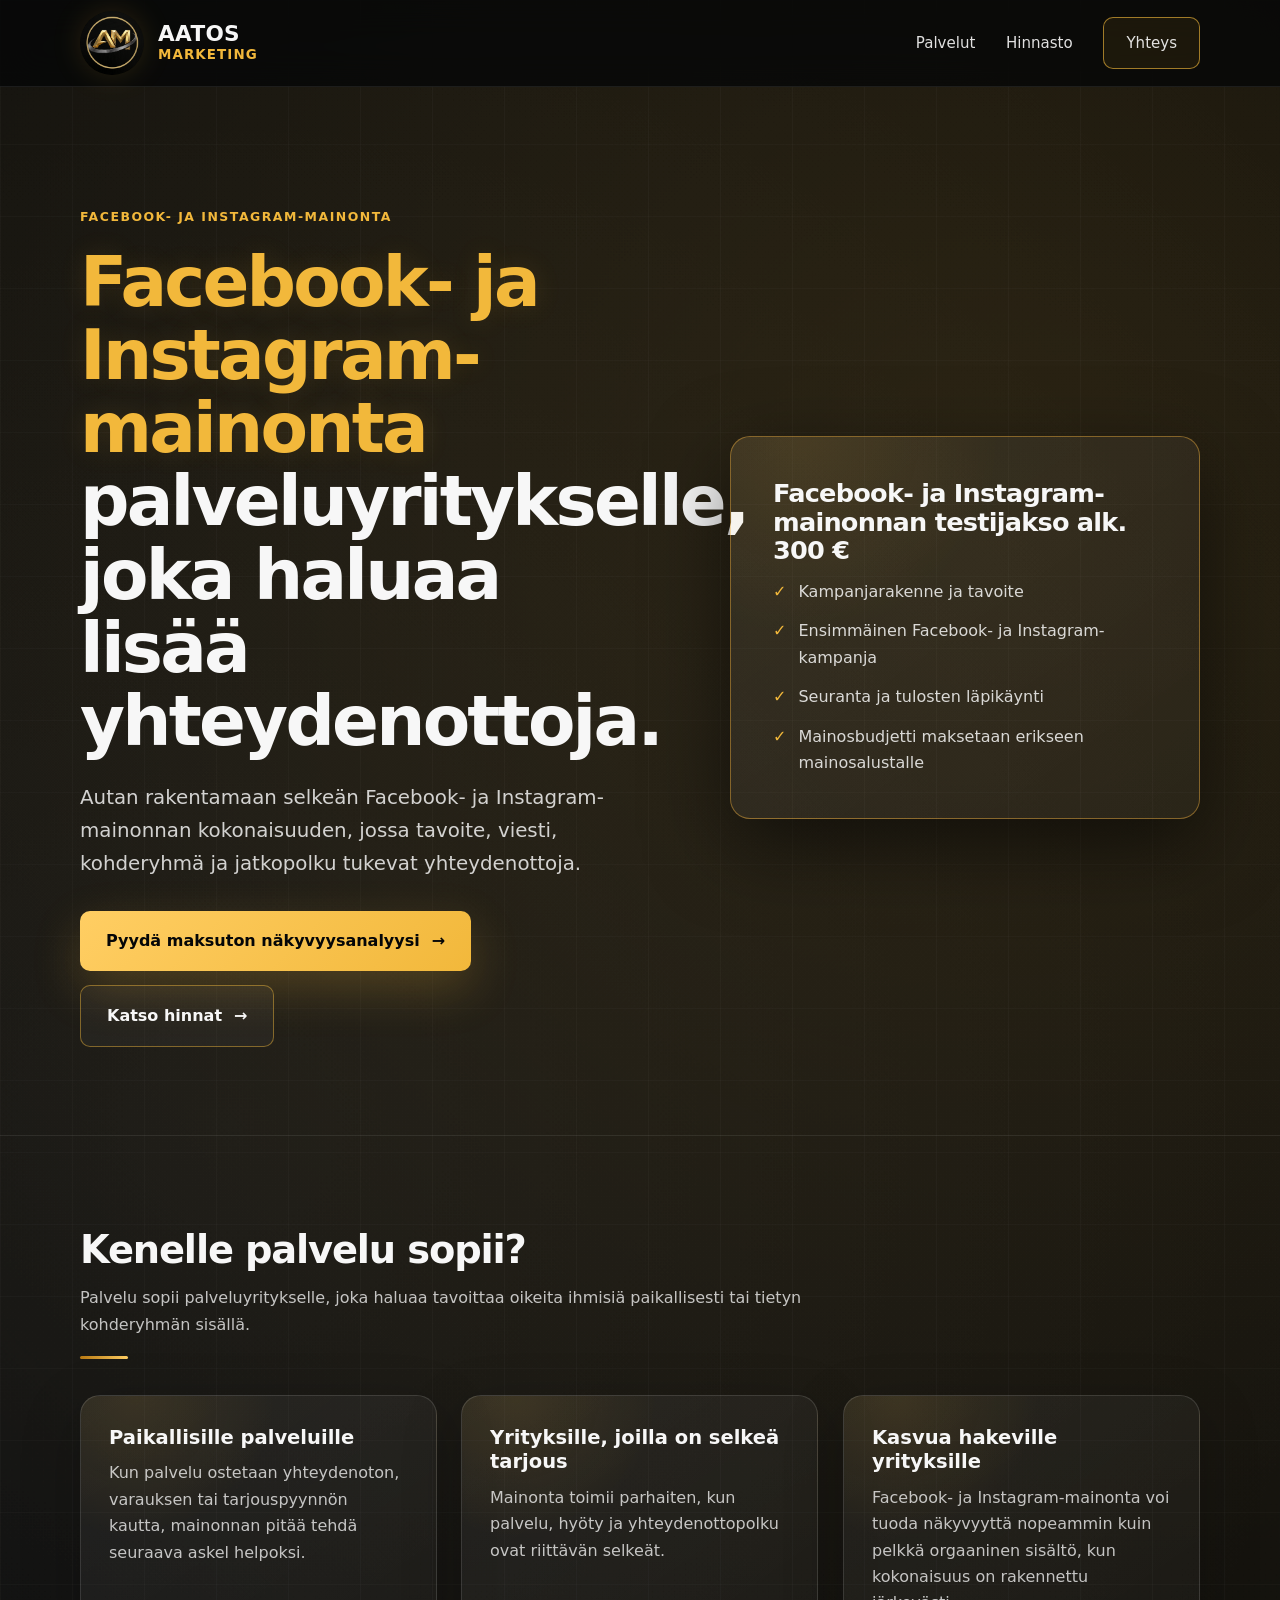
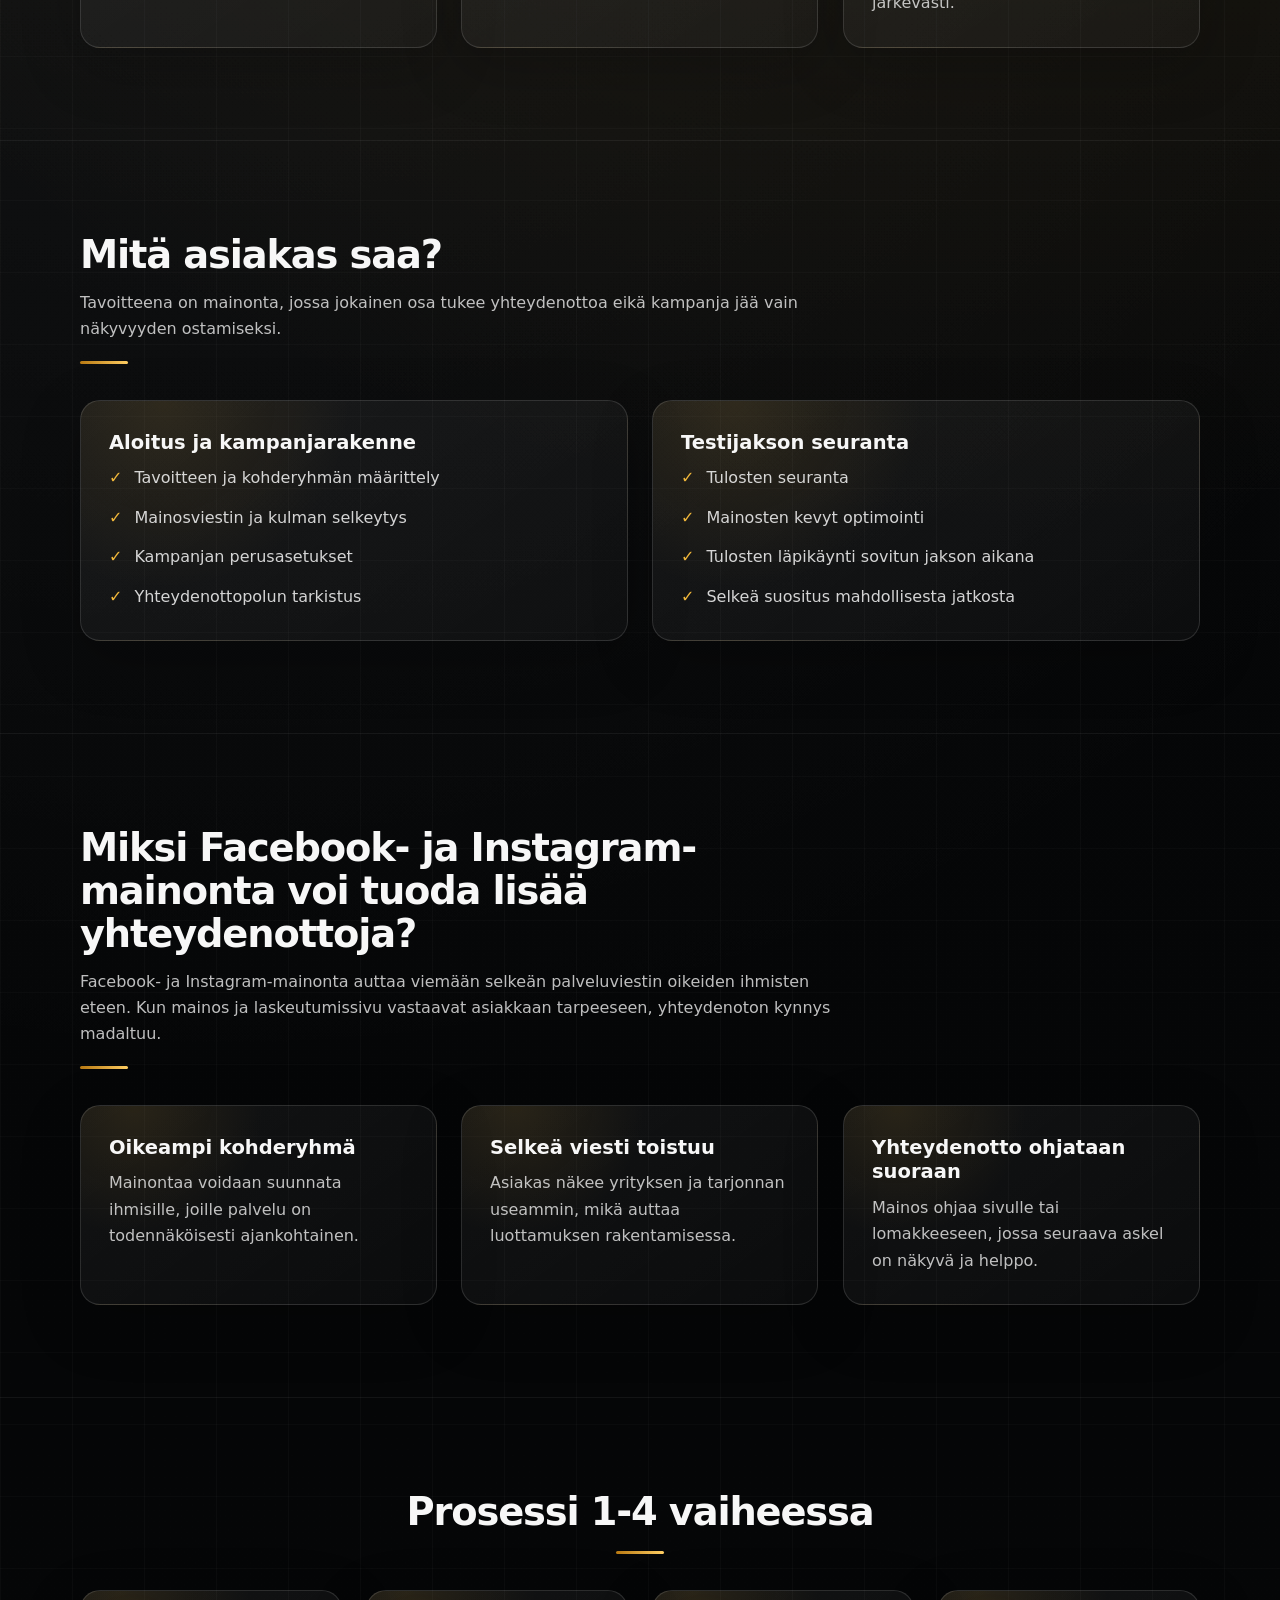
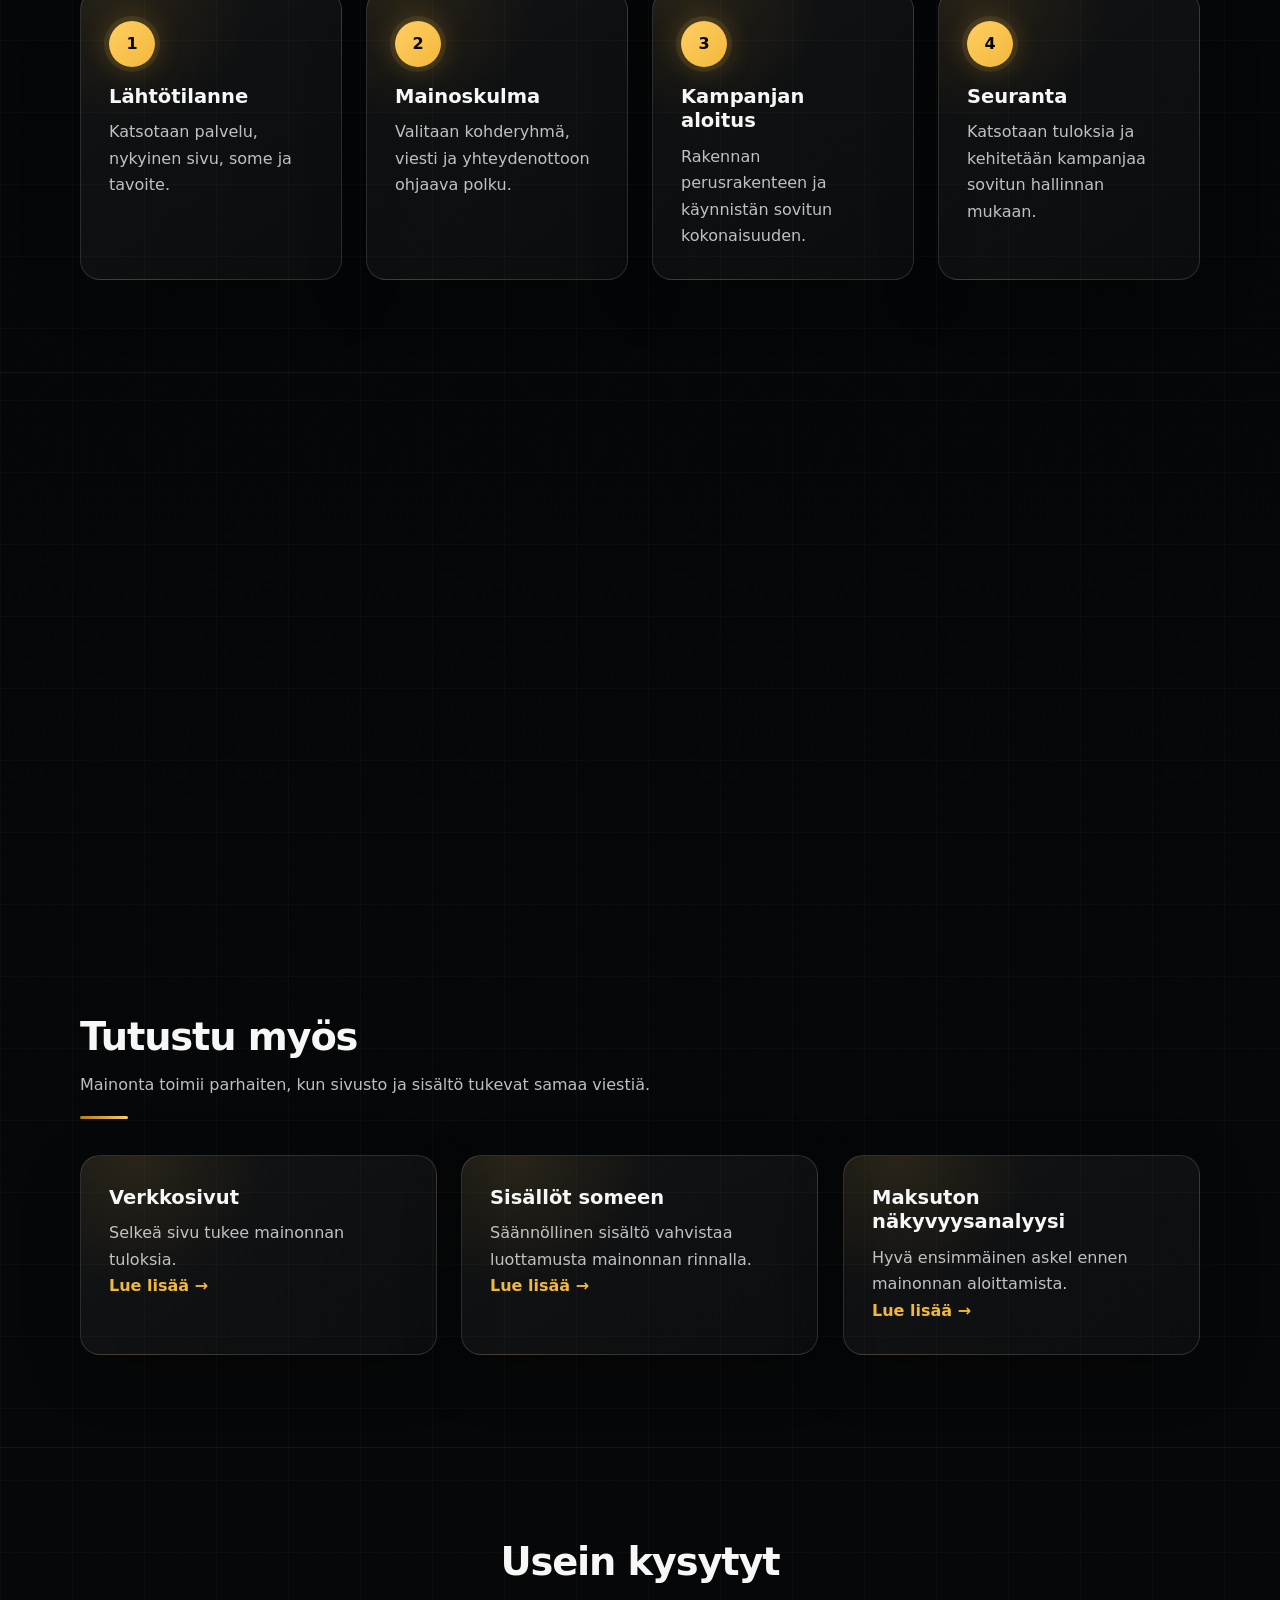
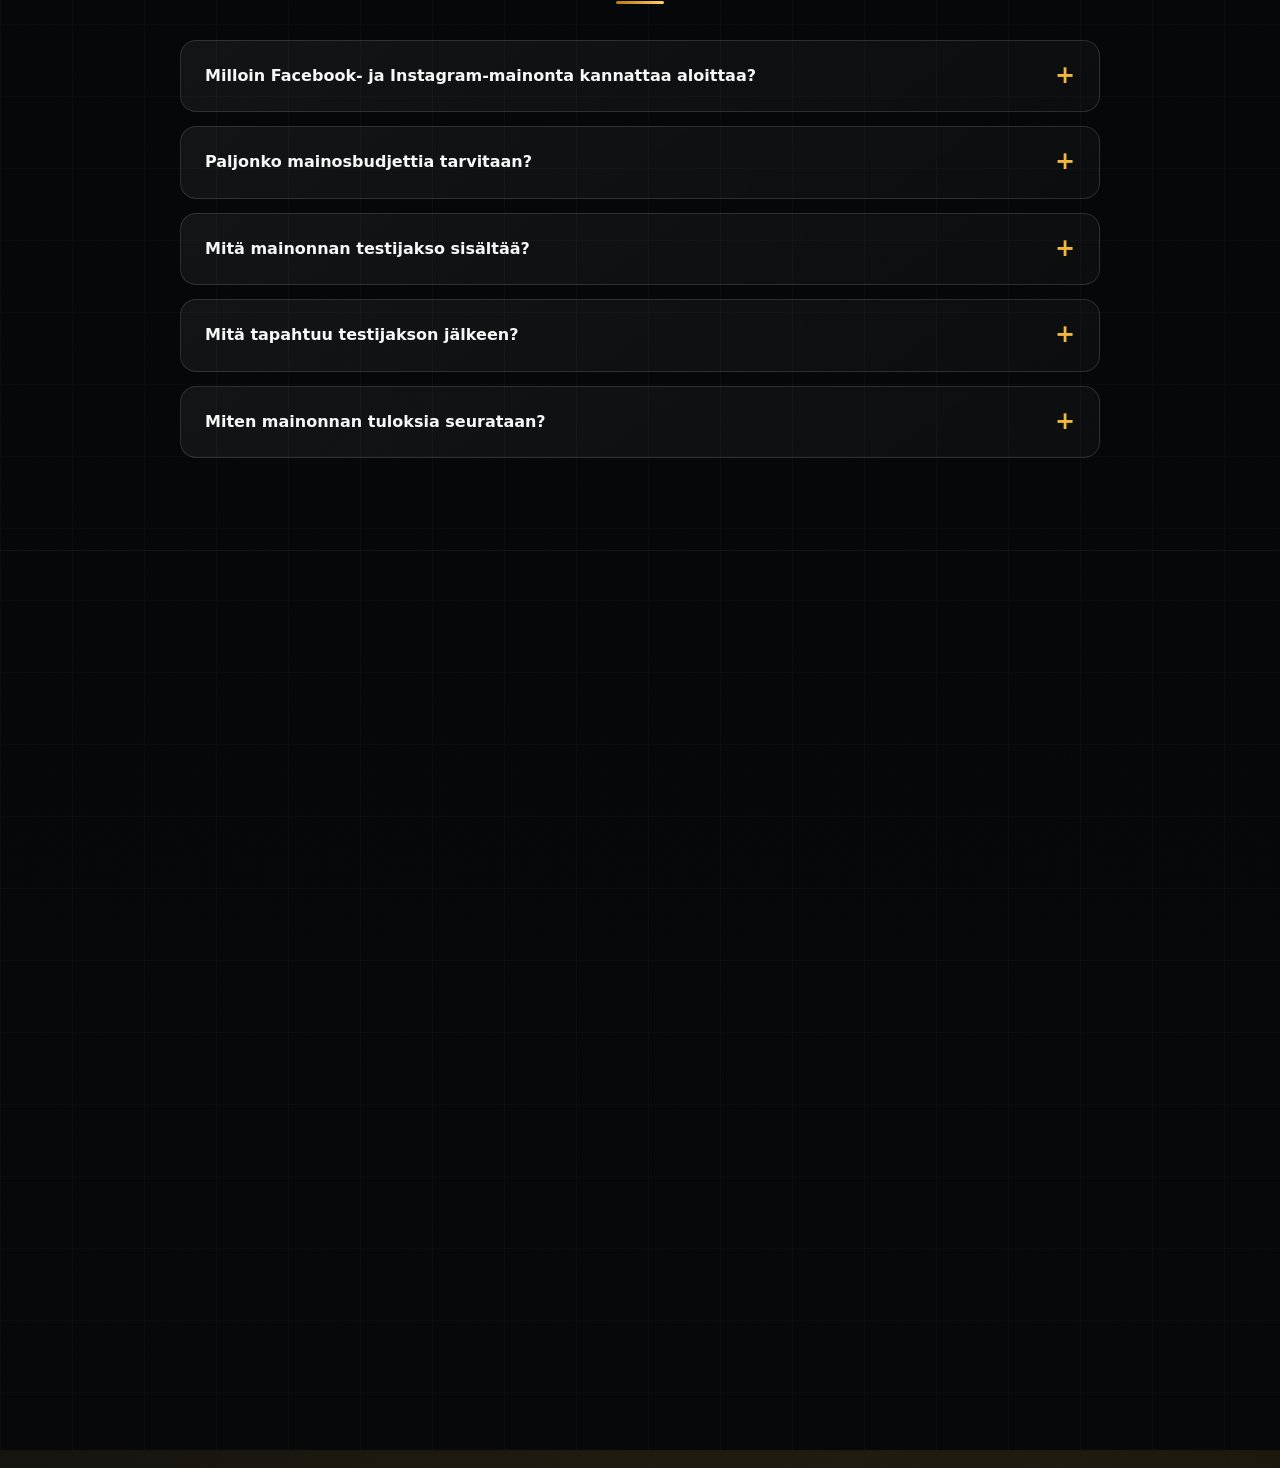
==== commit cfcf62f7: "Viimeistele SEO-uudistuksen CTA:t ja hinnoittelu" ====
--- a/facebook-instagram-mainonta/index.html
+++ b/facebook-instagram-mainonta/index.html
@@ -4,7 +4,7 @@
   <meta charset="UTF-8" />
   <meta name="viewport" content="width=device-width, initial-scale=1.0" />
   <title>Facebook- ja Instagram-mainonta palveluyritykselle | Aatos Marketing</title>
-  <meta name="description" content="Facebook- ja Instagram-mainonta palveluyritykselle. Aatos Marketing auttaa Meta-mainonnan aloituksessa ja kuukausihallinnassa selkeillä tavoitteilla." />
+  <meta name="description" content="Facebook- ja Instagram-mainonta palveluyritykselle. Aatos Marketing auttaa testaamaan mainontaa selkeällä kampanjalla, seurannalla ja tulosten läpikäynnillä." />
   <link rel="canonical" href="https://aatosmarketing.fi/facebook-instagram-mainonta/" />
   <link rel="icon" type="image/png" href="/favicon.png?v=2">
   <link rel="shortcut icon" type="image/png" href="/favicon.png?v=2">
@@ -48,7 +48,7 @@
     .actions { display:flex; flex-wrap:wrap; gap:14px; align-items:center; margin-top:28px; }
     .btn { display:inline-flex; align-items:center; justify-content:center; gap:12px; min-height:58px; padding:17px 26px; border-radius:10px; font-weight:850; transition:transform 180ms ease, box-shadow 180ms ease; }
     .btn:hover { transform:translateY(-2px); }
-    .btn-primary { background:linear-gradient(135deg,var(--gold-2),var(--gold)); color:#0b0b0b; box-shadow:0 18px 48px rgba(242,184,59,0.22); }
+    .btn-primary { background:linear-gradient(135deg,var(--gold-2),var(--gold)); color: #050607; opacity: 1; text-shadow: none; box-shadow:0 18px 48px rgba(242,184,59,0.22); }
     .btn-secondary { border:1px solid rgba(242,184,59,0.45); background:rgba(255,255,255,0.035); color:var(--text); }
     .hero-card, .card, .price-panel, .cta-panel { background:radial-gradient(circle at 15% 0%, rgba(242,184,59,0.10), transparent 36%), linear-gradient(145deg, var(--panel), var(--panel-soft)); border:1px solid var(--border); border-radius:20px; box-shadow:0 18px 60px rgba(0,0,0,0.24); }
     .hero-card { border-color:rgba(238,174,61,0.45); padding:clamp(28px,4vw,42px); box-shadow:var(--shadow); }
@@ -69,7 +69,7 @@
     .card { padding:30px 28px; }
     .card h3 { font-size:1.22rem; margin-bottom:10px; line-height:1.25; }
     .card a { color:var(--gold); font-weight:850; }
-    .step-number { width:46px; height:46px; border-radius:999px; background:linear-gradient(135deg,var(--gold-2),var(--gold)); color:#0b0b0b; display:grid; place-items:center; font-weight:900; margin-bottom:18px; }
+    .step-number { width:46px; height:46px; border-radius:999px; background:linear-gradient(135deg,var(--gold-2),var(--gold)); color: #050607; display:grid; place-items:center; font-weight:900; margin-bottom:18px; }
     .price-panel { border-color:rgba(238,174,61,0.45); padding:clamp(28px,5vw,46px); display:grid; grid-template-columns:minmax(0,1fr) auto; gap:26px; align-items:center; box-shadow:var(--shadow); }
     .price { display:block; color:var(--gold); font-size:clamp(1.8rem,3.2vw,2.8rem); font-weight:900; white-space:nowrap; }
     .faq-list { max-width:920px; margin:0 auto; display:grid; gap:14px; }
@@ -122,6 +122,28 @@
     .footer-social-label { color: rgba(255,255,255,0.62); }
     @media (max-width: 980px) { .service-grid { grid-template-columns: repeat(2, minmax(0, 1fr)); gap: 22px; } .footer-shell { grid-template-columns: 1fr; text-align: left; } .footer-social { justify-content: flex-start; } }
     @media (max-width: 620px) { .service-grid { grid-template-columns: 1fr; } .service-card { padding: 28px 22px; } .footer-brand { align-items: flex-start; } .footer-logo { width: 56px; height: 56px; } .footer-links { grid-template-columns: 1fr; } .footer-social { flex-direction: column; align-items: flex-start; gap: 12px; } }
+  
+    .btn-primary,
+    .btn-primary:visited,
+    .btn-primary:hover,
+    .btn-primary:focus-visible,
+    .btn-primary:active,
+    .btn-primary span,
+    .btn-primary svg,
+    .btn-primary .icon,
+    .btn-primary::before,
+    .btn-primary::after {
+      color: #050607 !important;
+      opacity: 1;
+      text-shadow: none;
+    }
+    .reveal { opacity: 0; transform: translateY(18px); transition: opacity 620ms ease, transform 620ms ease; }
+    .reveal.is-visible { opacity: 1; transform: translateY(0); }
+    @media (prefers-reduced-motion: reduce) {
+      html { scroll-behavior: auto; }
+      .btn, .card, .hero-card, .price-panel, .cta-panel, .direct-contact-card, .reveal { transition: none; }
+      .reveal { opacity: 1; transform: none; }
+    }
   </style>
 
   <!-- Meta Pixel Code -->
@@ -145,23 +167,23 @@
     <header class="header"><div class="container"><nav class="nav"><a class="brand" href="/" aria-label="Aatos Marketing etusivu"><img class="brand-logo" src="/AM_logo.png" alt="Aatos Marketing logo"><div class="brand-text"><strong>AATOS</strong><span>MARKETING</span></div></a><button class="menu-btn" id="menuBtn" aria-label="Avaa valikko">☰</button><div class="nav-links" id="navLinks"><a href="/#palvelut">Palvelut</a><a href="/#hinnasto">Hinnasto</a><a class="nav-cta" href="/#yhteys">Yhteys</a></div></nav></div></header>
 
     <main>
-      <section class="hero"><div class="container hero-inner"><div><p class="eyebrow">Facebook- ja Instagram-mainonta</p><h1><span class="gold">Meta-mainonta</span> palveluyritykselle, joka haluaa lisää yhteydenottoja.</h1><p class="lead">Autan rakentamaan selkeän Facebook- ja Instagram-mainonnan kokonaisuuden, jossa tavoite, viesti, kohderyhmä ja jatkopolku tukevat yhteydenottoja.</p><div class="actions"><a class="btn btn-primary" href="/#yhteys">Pyydä maksuton näkyvyysanalyysi <span>→</span></a><a class="btn btn-secondary" href="#hinta">Katso hinnat <span>→</span></a></div></div><aside class="hero-card"><h2>Meta-mainonnan aloitus alk. 300 €</h2><ul class="check-list"><li>Kampanjarakenne ja tavoite</li><li>Facebook- ja Instagram-mainonta</li><li>Kuukausihallinta alk. 250 €/kk</li><li>Mainosbudjetti maksetaan erikseen mainosalustalle</li></ul></aside></div></section>
-
-      <section class="section"><div class="container"><div class="section-title"><h2>Kenelle palvelu sopii?</h2><p>Palvelu sopii palveluyritykselle, joka haluaa tavoittaa oikeita ihmisiä paikallisesti tai tietyn kohderyhmän sisällä.</p><div class="title-line"></div></div><div class="grid-3"><article class="card"><h3>Paikallisille palveluille</h3><p>Kun palvelu ostetaan yhteydenoton, varauksen tai tarjouspyynnön kautta, mainonnan pitää tehdä seuraava askel helpoksi.</p></article><article class="card"><h3>Yrityksille, joilla on selkeä tarjous</h3><p>Mainonta toimii parhaiten, kun palvelu, hyöty ja yhteydenottopolku ovat riittävän selkeät.</p></article><article class="card"><h3>Kasvua hakeville yrityksille</h3><p>Meta-mainonta voi tuoda näkyvyyttä nopeammin kuin pelkkä orgaaninen sisältö, kun kokonaisuus on rakennettu järkevästi.</p></article></div></div></section>
-
-      <section class="section"><div class="container"><div class="section-title"><h2>Mitä asiakas saa?</h2><p>Tavoitteena on mainonta, jossa jokainen osa tukee yhteydenottoa eikä kampanja jää vain näkyvyyden ostamiseksi.</p><div class="title-line"></div></div><div class="grid-2"><article class="card"><h3>Aloitus ja kampanjarakenne</h3><ul class="check-list"><li>Tavoitteen ja kohderyhmän määrittely</li><li>Mainosviestin ja kulman selkeytys</li><li>Kampanjan perusasetukset</li><li>Yhteydenottopolun tarkistus</li></ul></article><article class="card"><h3>Kuukausihallinta</h3><ul class="check-list"><li>Tulosten seuranta</li><li>Mainosten kevyt optimointi</li><li>Selkeä jatkokehitys</li><li>Raportointi sovitulla tasolla</li></ul></article></div></div></section>
-
-      <section class="section"><div class="container"><div class="section-title"><h2>Miksi Meta-mainonta voi tuoda lisää yhteydenottoja?</h2><p>Facebook- ja Instagram-mainonta auttaa viemään selkeän palveluviestin oikeiden ihmisten eteen. Kun mainos ja laskeutumissivu vastaavat asiakkaan tarpeeseen, yhteydenoton kynnys madaltuu.</p><div class="title-line"></div></div><div class="grid-3"><article class="card"><h3>Oikeampi kohderyhmä</h3><p>Mainontaa voidaan suunnata ihmisille, joille palvelu on todennäköisesti ajankohtainen.</p></article><article class="card"><h3>Selkeä viesti toistuu</h3><p>Asiakas näkee yrityksen ja tarjonnan useammin, mikä auttaa luottamuksen rakentamisessa.</p></article><article class="card"><h3>Yhteydenotto ohjataan suoraan</h3><p>Mainos ohjaa sivulle tai lomakkeeseen, jossa seuraava askel on näkyvä ja helppo.</p></article></div></div></section>
+      <section class="hero"><div class="container hero-inner"><div><p class="eyebrow">Facebook- ja Instagram-mainonta</p><h1><span class="gold">Facebook- ja Instagram-mainonta</span> palveluyritykselle, joka haluaa lisää yhteydenottoja.</h1><p class="lead">Autan rakentamaan selkeän Facebook- ja Instagram-mainonnan kokonaisuuden, jossa tavoite, viesti, kohderyhmä ja jatkopolku tukevat yhteydenottoja.</p><div class="actions"><a class="btn btn-primary" href="/#yhteys">Pyydä maksuton näkyvyysanalyysi <span>→</span></a><a class="btn btn-secondary" href="#hinta">Katso hinnat <span>→</span></a></div></div><aside class="hero-card"><h2>Facebook- ja Instagram-mainonnan testijakso alk. 300 €</h2><ul class="check-list"><li>Kampanjarakenne ja tavoite</li><li>Ensimmäinen Facebook- ja Instagram-kampanja</li><li>Seuranta ja tulosten läpikäynti</li><li>Mainosbudjetti maksetaan erikseen mainosalustalle</li></ul></aside></div></section>
+
+      <section class="section"><div class="container"><div class="section-title"><h2>Kenelle palvelu sopii?</h2><p>Palvelu sopii palveluyritykselle, joka haluaa tavoittaa oikeita ihmisiä paikallisesti tai tietyn kohderyhmän sisällä.</p><div class="title-line"></div></div><div class="grid-3"><article class="card"><h3>Paikallisille palveluille</h3><p>Kun palvelu ostetaan yhteydenoton, varauksen tai tarjouspyynnön kautta, mainonnan pitää tehdä seuraava askel helpoksi.</p></article><article class="card"><h3>Yrityksille, joilla on selkeä tarjous</h3><p>Mainonta toimii parhaiten, kun palvelu, hyöty ja yhteydenottopolku ovat riittävän selkeät.</p></article><article class="card"><h3>Kasvua hakeville yrityksille</h3><p>Facebook- ja Instagram-mainonta voi tuoda näkyvyyttä nopeammin kuin pelkkä orgaaninen sisältö, kun kokonaisuus on rakennettu järkevästi.</p></article></div></div></section>
+
+      <section class="section"><div class="container"><div class="section-title"><h2>Mitä asiakas saa?</h2><p>Tavoitteena on mainonta, jossa jokainen osa tukee yhteydenottoa eikä kampanja jää vain näkyvyyden ostamiseksi.</p><div class="title-line"></div></div><div class="grid-2"><article class="card"><h3>Aloitus ja kampanjarakenne</h3><ul class="check-list"><li>Tavoitteen ja kohderyhmän määrittely</li><li>Mainosviestin ja kulman selkeytys</li><li>Kampanjan perusasetukset</li><li>Yhteydenottopolun tarkistus</li></ul></article><article class="card"><h3>Testijakson seuranta</h3><ul class="check-list"><li>Tulosten seuranta</li><li>Mainosten kevyt optimointi</li><li>Tulosten läpikäynti sovitun jakson aikana</li><li>Selkeä suositus mahdollisesta jatkosta</li></ul></article></div></div></section>
+
+      <section class="section"><div class="container"><div class="section-title"><h2>Miksi Facebook- ja Instagram-mainonta voi tuoda lisää yhteydenottoja?</h2><p>Facebook- ja Instagram-mainonta auttaa viemään selkeän palveluviestin oikeiden ihmisten eteen. Kun mainos ja laskeutumissivu vastaavat asiakkaan tarpeeseen, yhteydenoton kynnys madaltuu.</p><div class="title-line"></div></div><div class="grid-3"><article class="card"><h3>Oikeampi kohderyhmä</h3><p>Mainontaa voidaan suunnata ihmisille, joille palvelu on todennäköisesti ajankohtainen.</p></article><article class="card"><h3>Selkeä viesti toistuu</h3><p>Asiakas näkee yrityksen ja tarjonnan useammin, mikä auttaa luottamuksen rakentamisessa.</p></article><article class="card"><h3>Yhteydenotto ohjataan suoraan</h3><p>Mainos ohjaa sivulle tai lomakkeeseen, jossa seuraava askel on näkyvä ja helppo.</p></article></div></div></section>
 
       <section class="section"><div class="container"><div class="section-title center"><h2>Prosessi 1-4 vaiheessa</h2><div class="title-line"></div></div><div class="process-grid"><article class="card"><div class="step-number">1</div><h3>Lähtötilanne</h3><p>Katsotaan palvelu, nykyinen sivu, some ja tavoite.</p></article><article class="card"><div class="step-number">2</div><h3>Mainoskulma</h3><p>Valitaan kohderyhmä, viesti ja yhteydenottoon ohjaava polku.</p></article><article class="card"><div class="step-number">3</div><h3>Kampanjan aloitus</h3><p>Rakennan perusrakenteen ja käynnistän sovitun kokonaisuuden.</p></article><article class="card"><div class="step-number">4</div><h3>Seuranta</h3><p>Katsotaan tuloksia ja kehitetään kampanjaa sovitun hallinnan mukaan.</p></article></div></div></section>
 
-      <section class="section" id="hinta"><div class="container"><div class="price-panel"><div><p class="eyebrow">Hinta</p><h2>Meta-mainonnan aloitus ja hallinta</h2><p>Meta-mainonnan aloitus alk. 300 €. Kuukausihallinta alk. 250 €/kk. Mainosbudjetti ei sisälly palvelumaksuun, vaan se veloitetaan erikseen suoraan mainosalustalta.</p></div><strong class="price">alk. 300 €</strong></div></div></section>
-
-      <section class="section"><div class="container"><div class="section-title"><h2>Tutustu myös</h2><p>Mainonta toimii parhaiten, kun sivusto ja sisältö tukevat samaa viestiä.</p><div class="title-line"></div></div><div class="grid-3"><article class="card"><h3>Verkkosivut</h3><p>Selkeä sivu tukee mainonnan tuloksia.</p><a href="/verkkosivut-palveluyritykselle/">Lue lisää →</a></article><article class="card"><h3>Somepostaukset</h3><p>Säännöllinen sisältö vahvistaa luottamusta mainonnan rinnalla.</p><a href="/some-markkinointi-palveluyrityksille/">Lue lisää →</a></article><article class="card"><h3>Maksuton näkyvyysanalyysi</h3><p>Hyvä ensimmäinen askel ennen mainonnan aloittamista.</p><a href="/maksuton-nakyvyysanalyysi/">Lue lisää →</a></article></div></div></section>
-
-      <section class="section" id="faq"><div class="container"><div class="section-title center"><h2>Usein kysytyt kysymykset</h2><div class="title-line"></div></div><div class="faq-list"><details class="faq-item"><summary>Mitä Meta-mainonta tarkoittaa?</summary><p>Meta-mainonta tarkoittaa Facebookin ja Instagramin mainontaa. Sitä voidaan käyttää esimerkiksi yhteydenottojen, varausten tai näkyvyyden kasvattamiseen.</p></details><details class="faq-item"><summary>Sisältyykö mainosbudjetti hintaan?</summary><p>Ei. Mainosbudjetti maksetaan erikseen suoraan mainosalustalle. Palvelumaksu kattaa työn, asetukset ja sovitun hallinnan.</p></details><details class="faq-item"><summary>Tarvitaanko verkkosivut ennen mainontaa?</summary><p>Usein kyllä, tai vähintään selkeä yhteydenottopolku. Siksi tarkistan myös sivun ja lomakkeen ennen kampanjan rakentamista.</p></details><details class="faq-item"><summary>Kuinka nopeasti mainonta voidaan aloittaa?</summary><p>Kun tavoite, materiaali ja tarvittavat käyttöoikeudet ovat kunnossa, aloitus onnistuu yleensä kevyellä aikataululla.</p></details></div></div></section>
-
-      <section class="cta-section"><div class="container"><div class="cta-panel"><p class="eyebrow">Aloitetaan tilanteen tarkistuksella</p><h2>Pyydä maksuton näkyvyysanalyysi</h2><p>Katson, onko sivusto, some ja yhteydenottopolku valmiina tukemaan Meta-mainontaa.</p><div class="actions" style="justify-content:center;"><a class="btn btn-primary" href="/#yhteys">Pyydä maksuton näkyvyysanalyysi <span>→</span></a><a class="btn btn-secondary" href="/">Takaisin etusivulle <span>→</span></a></div></div></div></section>
+      <section class="section" id="hinta"><div class="container"><div class="price-panel"><div><p class="eyebrow">Hinta</p><h2>Facebook- ja Instagram-mainonnan testijakso</h2><p>Testijakso sisältää ensimmäisen kampanjan suunnittelun, rakenteen, käynnistyksen, seurannan ja tulosten läpikäynnin sovitun jakson aikana.</p><p>Jos testijakso näyttää lupaavalta, jatkuva hallinta tai tulospohjainen malli voidaan sopia erikseen. Tulospohjainen malli voidaan sopia erikseen, jos tulokset voidaan mitata luotettavasti.</p><p>Mainosbudjetti maksetaan erikseen suoraan mainosalustalle.</p></div><strong class="price">alk. 300 €</strong></div></div></section>
+
+<section class="section"><div class="container"><div class="section-title"><h2>Tutustu myös</h2><p>Mainonta toimii parhaiten, kun sivusto ja sisältö tukevat samaa viestiä.</p><div class="title-line"></div></div><div class="grid-3"><article class="card"><h3>Verkkosivut</h3><p>Selkeä sivu tukee mainonnan tuloksia.</p><a href="/verkkosivut-palveluyritykselle/">Lue lisää →</a></article><article class="card"><h3>Sisällöt someen</h3><p>Säännöllinen sisältö vahvistaa luottamusta mainonnan rinnalla.</p><a href="/some-markkinointi-palveluyrityksille/">Lue lisää →</a></article><article class="card"><h3>Maksuton näkyvyysanalyysi</h3><p>Hyvä ensimmäinen askel ennen mainonnan aloittamista.</p><a href="/maksuton-nakyvyysanalyysi/">Lue lisää →</a></article></div></div></section>
+
+      <section class="section" id="faq"><div class="container"><div class="section-title center"><h2>Usein kysytyt</h2><div class="title-line"></div></div><div class="faq-list"><details class="faq-item"><summary>Milloin Facebook- ja Instagram-mainonta kannattaa aloittaa?</summary><p>Mainonta kannattaa aloittaa, kun sivusto tai yhteydenottopolku on tarpeeksi selkeä. Jos asiakas ei ymmärrä palvelua tai tiedä miten ottaa yhteyttä, mainonta ohjaa vain lisää ihmisiä keskeneräiseen polkuun.</p></details><details class="faq-item"><summary>Paljonko mainosbudjettia tarvitaan?</summary><p>Pienessä testissä voidaan usein aloittaa maltillisella päiväbudjetilla. Sopiva budjetti riippuu palvelusta, alueesta ja tavoitteesta. Mainosbudjetti maksetaan erikseen suoraan mainosalustalle.</p></details><details class="faq-item"><summary>Mitä mainonnan testijakso sisältää?</summary><p>Testijaksoon kuuluu kampanjan suunnittelu, perusrakenne, käynnistys, seuranta ja tulosten läpikäynti sovitun jakson aikana.</p></details><details class="faq-item"><summary>Mitä tapahtuu testijakson jälkeen?</summary><p>Jos testijakso näyttää lupaavalta, jatkuva hallinta tai tulospohjainen malli voidaan sopia erikseen. Tulospohjainen malli sopii vain tilanteisiin, joissa tulokset voidaan mitata luotettavasti.</p></details><details class="faq-item"><summary>Miten mainonnan tuloksia seurataan?</summary><p>Tuloksia seurataan esimerkiksi klikkien, yhteydenottojen, lomakelähetysten ja kampanjan kustannusten kautta. Seuranta riippuu siitä, mitä sivustolle ja mainostilille voidaan teknisesti mitata.</p></details></div></div></section>
+
+      <section class="cta-section"><div class="container"><div class="cta-panel"><p class="eyebrow">Aloitetaan tilanteen tarkistuksella</p><h2>Pyydä maksuton näkyvyysanalyysi</h2><p>Katson, onko sivusto, some ja yhteydenottopolku valmiina tukemaan Facebook- ja Instagram-mainontaa.</p><div class="actions" style="justify-content:center;"><a class="btn btn-primary" href="/#yhteys">Pyydä maksuton näkyvyysanalyysi <span>→</span></a><a class="btn btn-secondary" href="/">Takaisin etusivulle <span>→</span></a></div></div></div></section>
     </main>
 
     <footer class="footer">
@@ -171,11 +193,11 @@
           <div><strong>Aatos Marketing</strong><p>Selkeämpää näkyvyyttä ja enemmän yhteydenottoja palveluyrityksille.</p></div>
         </div>
         <nav class="footer-links" aria-label="Palvelulinkit">
+          <a href="/maksuton-nakyvyysanalyysi/">Maksuton näkyvyysanalyysi</a>
           <a href="/verkkosivut-palveluyritykselle/">Verkkosivut palveluyritykselle</a>
+          <a href="/some-markkinointi-palveluyrityksille/">Sisällöt someen</a>
           <a href="/facebook-instagram-mainonta/">Facebook- ja Instagram-mainonta</a>
-          <a href="/some-markkinointi-palveluyrityksille/">Somepostaukset ja sisältö</a>
-          <a href="/videoeditointi/">Videoeditointi</a>
-          <a href="/maksuton-nakyvyysanalyysi/">Maksuton näkyvyysanalyysi</a>
+          <a href="/videoeditointi/">Lyhytvideoiden editointi</a>
         </nav>
         <div class="footer-social">
           <span class="footer-social-label">Seuraa somessa</span>
@@ -185,6 +207,28 @@
       </div>
     </footer>
   </div>
-  <script>const menuBtn=document.getElementById("menuBtn");const navLinks=document.getElementById("navLinks");menuBtn.addEventListener("click",()=>{navLinks.classList.toggle("open");menuBtn.textContent=navLinks.classList.contains("open")?"×":"☰";});document.querySelectorAll(".nav-links a").forEach(link=>{link.addEventListener("click",()=>{navLinks.classList.remove("open");menuBtn.textContent="☰";});});</script>
+  <script>const menuBtn=document.getElementById("menuBtn");const navLinks=document.getElementById("navLinks");menuBtn.addEventListener("click",()=>{navLinks.classList.toggle("open");menuBtn.textContent=navLinks.classList.contains("open")?"×":"☰";});document.querySelectorAll(".nav-links a").forEach(link=>{link.addEventListener("click",()=>{navLinks.classList.remove("open");menuBtn.textContent="☰";});});
+    const reduceMotion = window.matchMedia("(prefers-reduced-motion: reduce)").matches;
+    const revealTargets = document.querySelectorAll(".hero, .section, .service-start, .service-card, .card, .price-panel, .contact-panel, .cta-panel, .footer");
+    revealTargets.forEach((el) => el.classList.add("reveal"));
+    if (reduceMotion) {
+      revealTargets.forEach((el) => el.classList.add("is-visible"));
+    } else {
+      const revealObserver = new IntersectionObserver((entries, observer) => {
+        entries.forEach((entry) => {
+          if (entry.isIntersecting) {
+            entry.target.classList.add("is-visible");
+            observer.unobserve(entry.target);
+          }
+        });
+      }, { threshold: 0.12, rootMargin: "0px 0px -8% 0px" });
+      revealTargets.forEach((el) => revealObserver.observe(el));
+    }
+  </script>
 </body>
 </html>
+
+
+
+
+
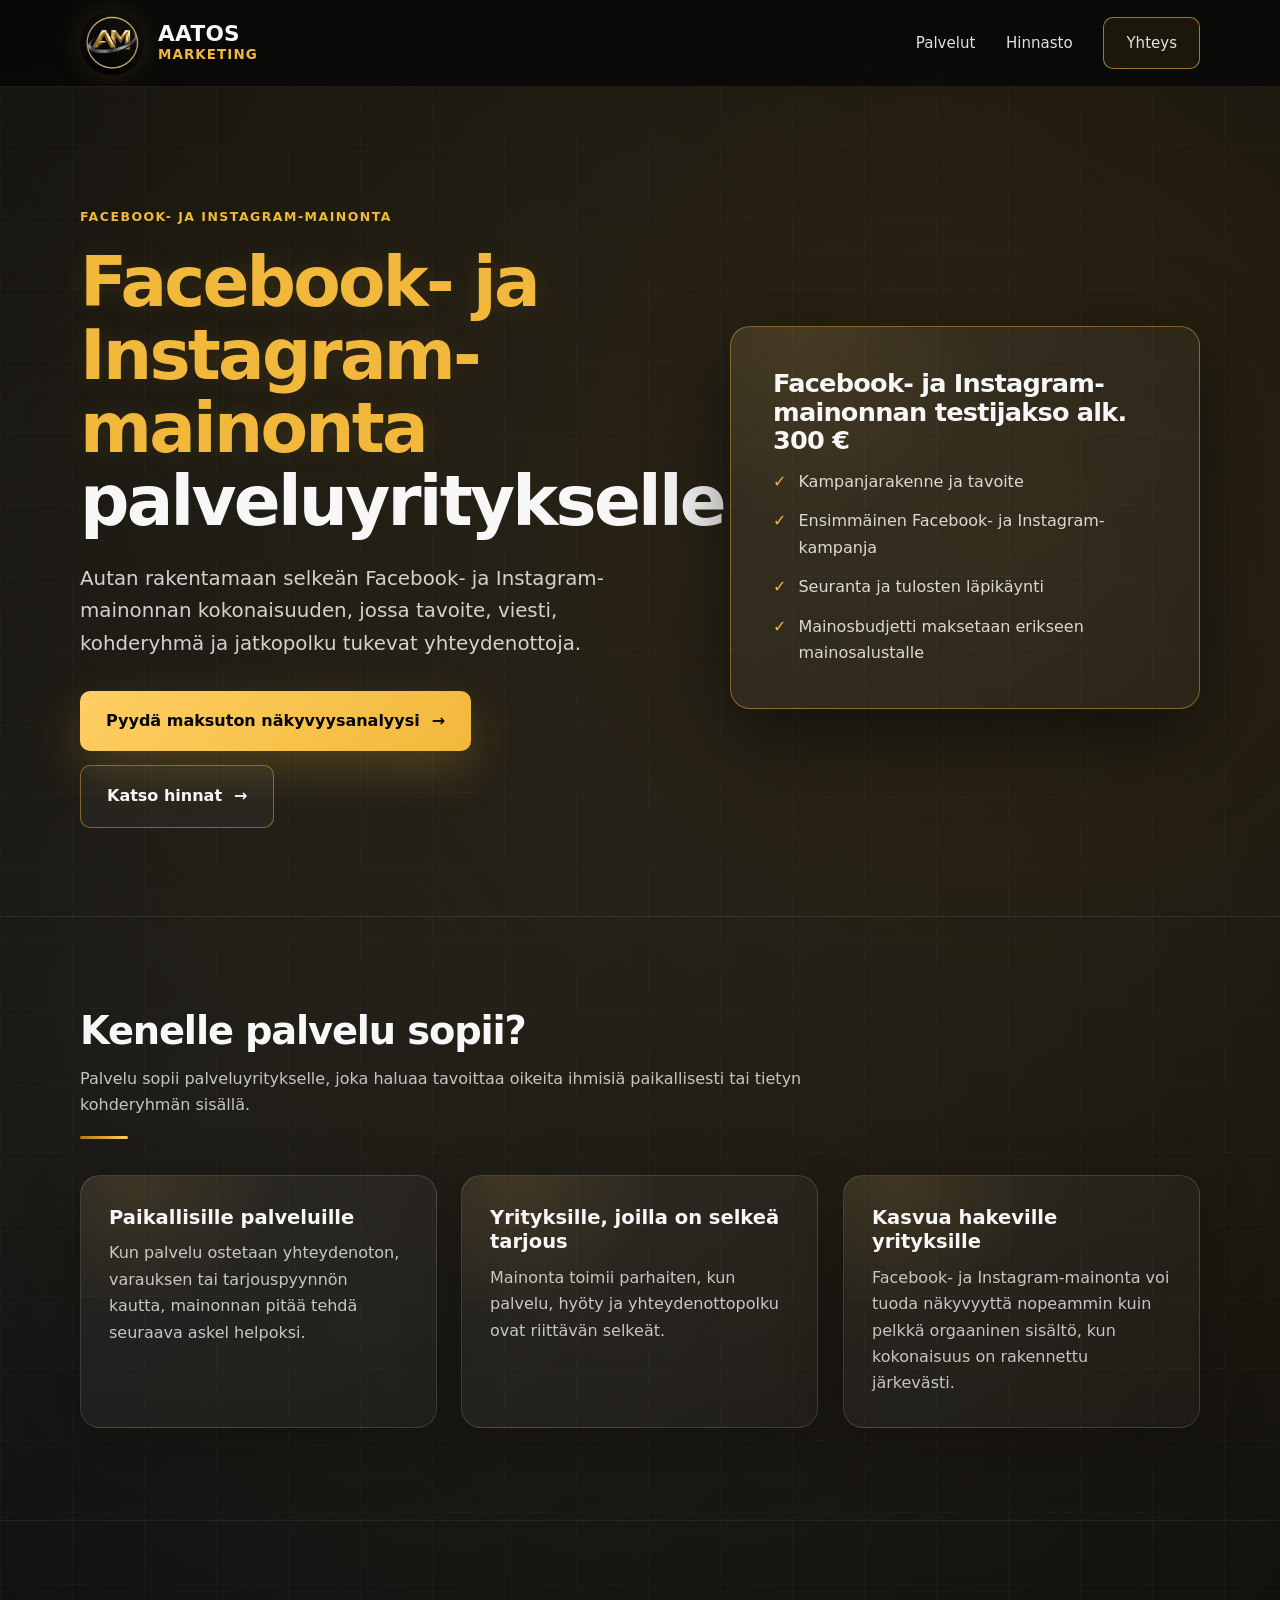
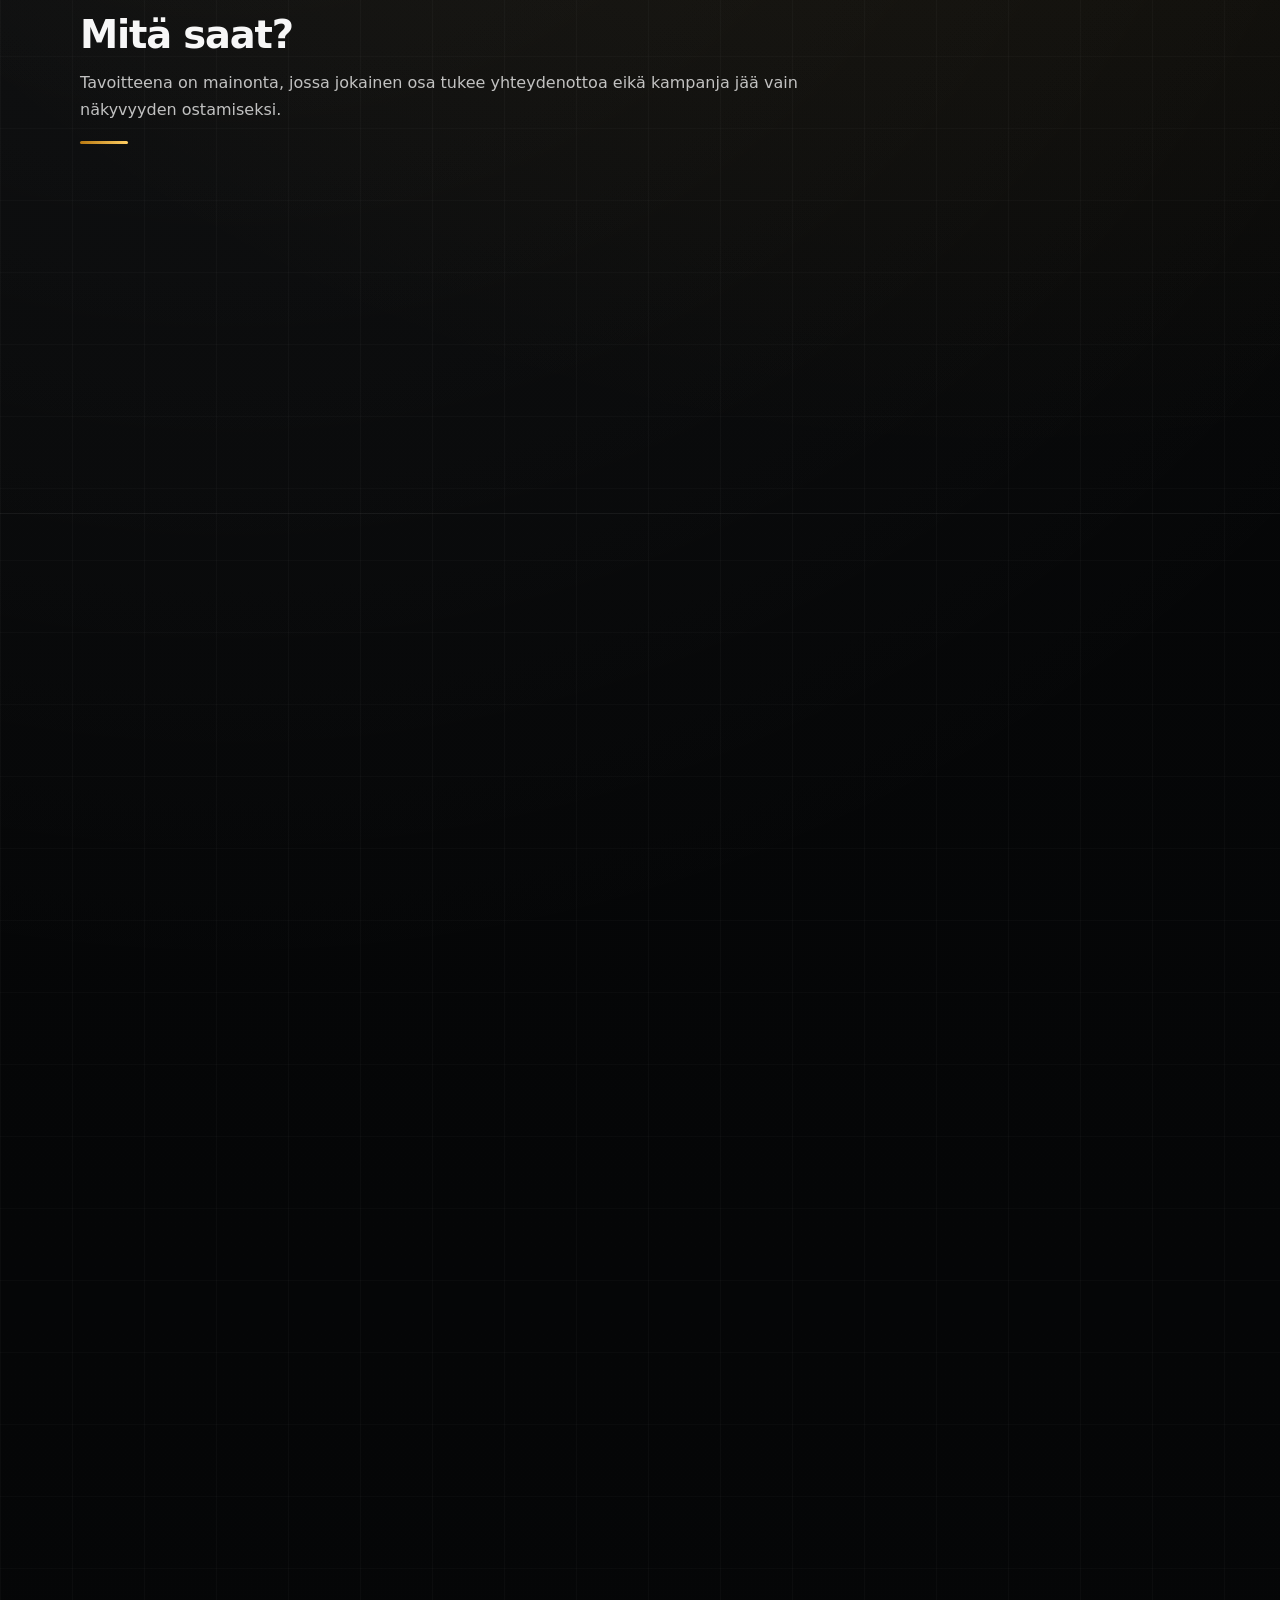
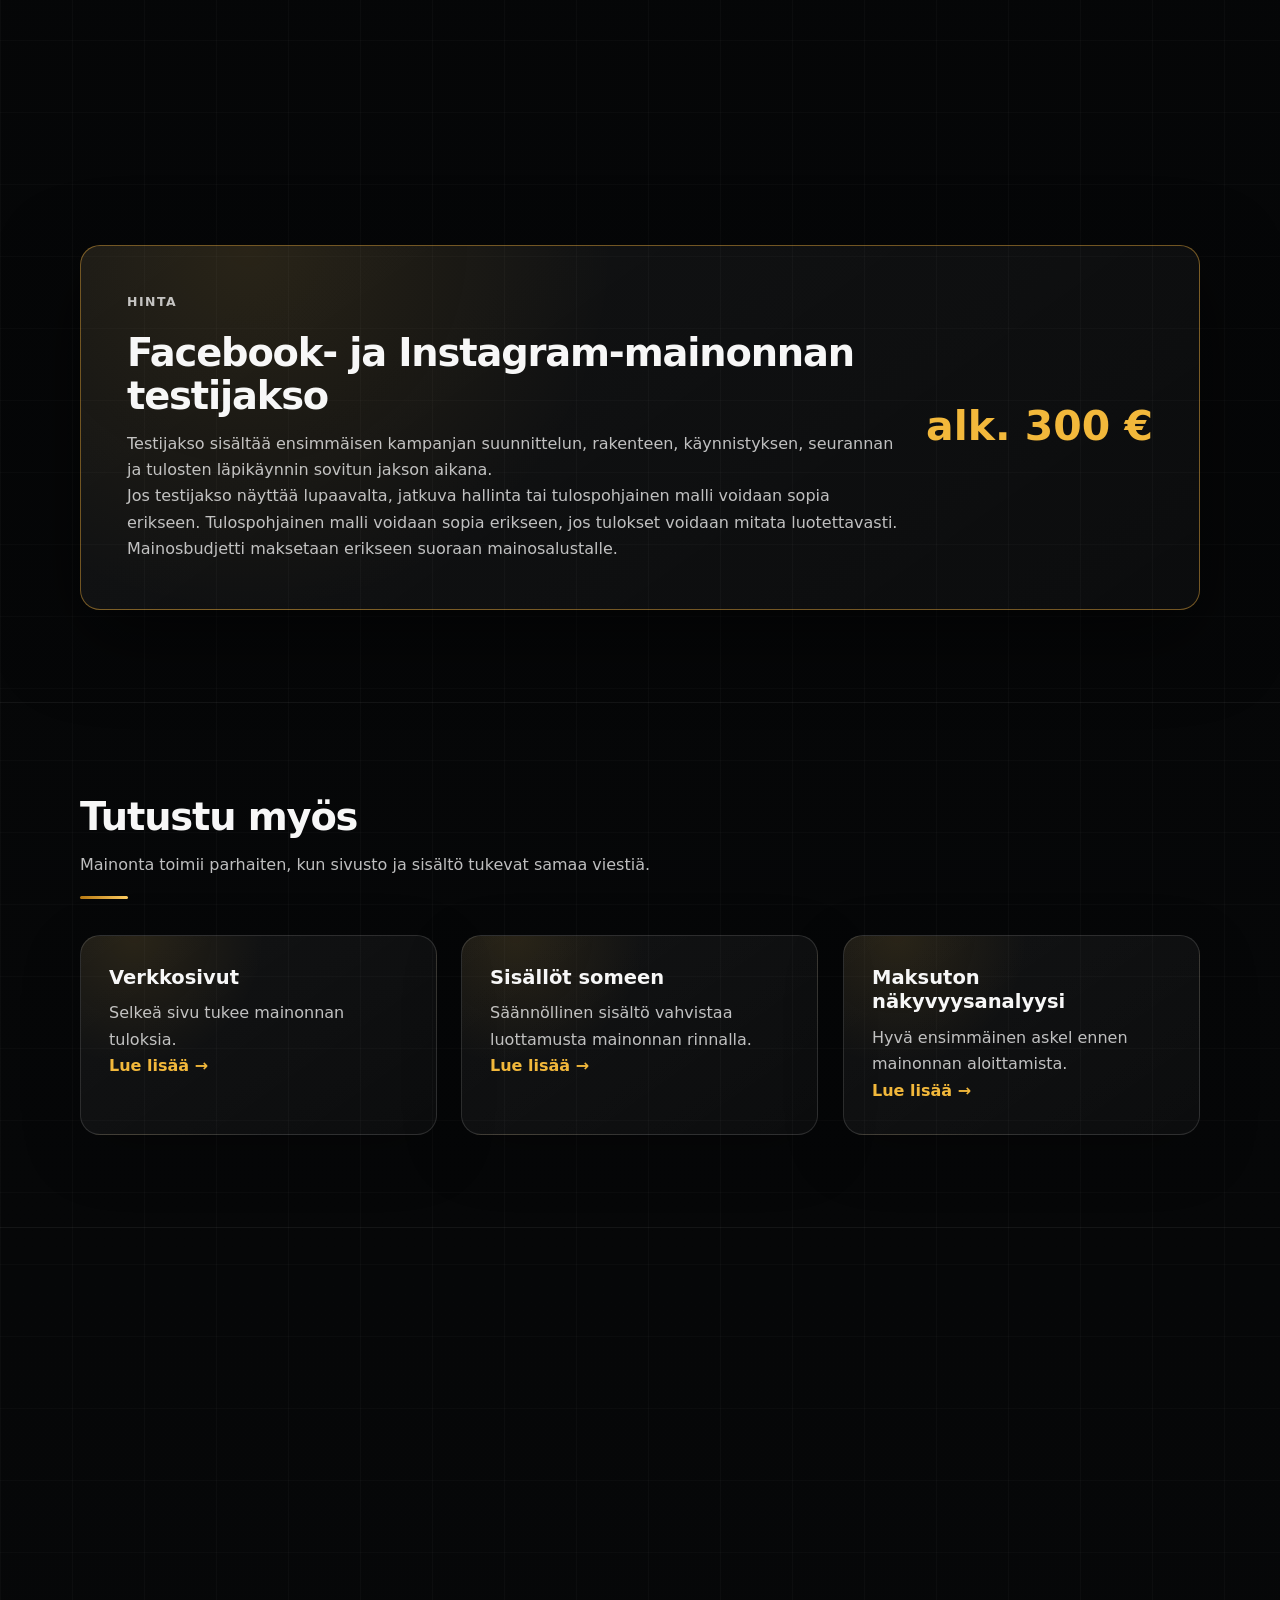
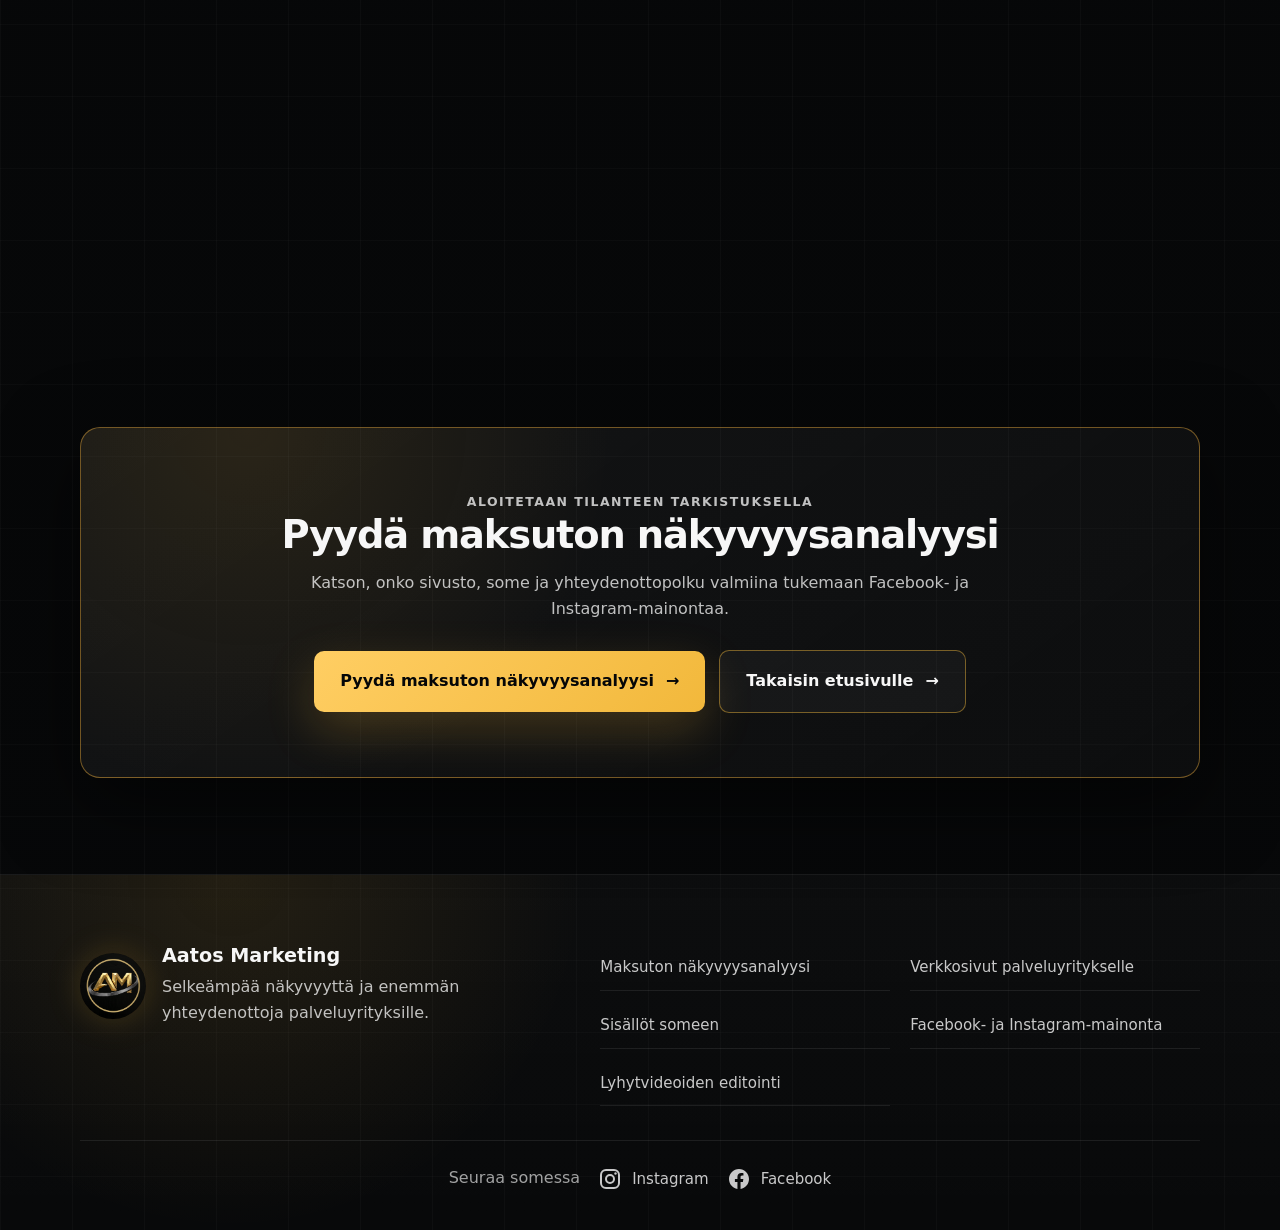
==== commit f1c669f7: "Viimeistele tekniset hakukoneperusasiat" ====
--- a/facebook-instagram-mainonta/index.html
+++ b/facebook-instagram-mainonta/index.html
@@ -120,6 +120,27 @@
     .footer-links a:hover { color: var(--gold); border-color: rgba(242,184,59,0.34); }
     .footer-social { grid-column: 1 / -1; display: flex; align-items: center; justify-content: center; gap: 18px; flex-wrap: wrap; padding-top: 24px; border-top: 1px solid rgba(255,255,255,0.08); color: rgba(255,255,255,0.78); }
     .footer-social-label { color: rgba(255,255,255,0.62); }
+    .footer-social .social,
+    .social {
+      display: inline-flex;
+      align-items: center;
+      gap: 10px;
+      font-size: 0.94rem;
+      line-height: 1.2;
+      color: rgba(255,255,255,0.78);
+      transition: color 180ms ease, transform 180ms ease;
+    }
+    .footer-social .social svg,
+    .social svg {
+      width: 24px;
+      height: 24px;
+      flex: 0 0 24px;
+    }
+    .footer-social .social:hover,
+    .social:hover {
+      color: var(--gold);
+      transform: translateY(-1px);
+    }
     @media (max-width: 980px) { .service-grid { grid-template-columns: repeat(2, minmax(0, 1fr)); gap: 22px; } .footer-shell { grid-template-columns: 1fr; text-align: left; } .footer-social { justify-content: flex-start; } }
     @media (max-width: 620px) { .service-grid { grid-template-columns: 1fr; } .service-card { padding: 28px 22px; } .footer-brand { align-items: flex-start; } .footer-logo { width: 56px; height: 56px; } .footer-links { grid-template-columns: 1fr; } .footer-social { flex-direction: column; align-items: flex-start; gap: 12px; } }
   
@@ -167,11 +188,11 @@
     <header class="header"><div class="container"><nav class="nav"><a class="brand" href="/" aria-label="Aatos Marketing etusivu"><img class="brand-logo" src="/AM_logo.png" alt="Aatos Marketing logo"><div class="brand-text"><strong>AATOS</strong><span>MARKETING</span></div></a><button class="menu-btn" id="menuBtn" aria-label="Avaa valikko">☰</button><div class="nav-links" id="navLinks"><a href="/#palvelut">Palvelut</a><a href="/#hinnasto">Hinnasto</a><a class="nav-cta" href="/#yhteys">Yhteys</a></div></nav></div></header>
 
     <main>
-      <section class="hero"><div class="container hero-inner"><div><p class="eyebrow">Facebook- ja Instagram-mainonta</p><h1><span class="gold">Facebook- ja Instagram-mainonta</span> palveluyritykselle, joka haluaa lisää yhteydenottoja.</h1><p class="lead">Autan rakentamaan selkeän Facebook- ja Instagram-mainonnan kokonaisuuden, jossa tavoite, viesti, kohderyhmä ja jatkopolku tukevat yhteydenottoja.</p><div class="actions"><a class="btn btn-primary" href="/#yhteys">Pyydä maksuton näkyvyysanalyysi <span>→</span></a><a class="btn btn-secondary" href="#hinta">Katso hinnat <span>→</span></a></div></div><aside class="hero-card"><h2>Facebook- ja Instagram-mainonnan testijakso alk. 300 €</h2><ul class="check-list"><li>Kampanjarakenne ja tavoite</li><li>Ensimmäinen Facebook- ja Instagram-kampanja</li><li>Seuranta ja tulosten läpikäynti</li><li>Mainosbudjetti maksetaan erikseen mainosalustalle</li></ul></aside></div></section>
+      <section class="hero"><div class="container hero-inner"><div><p class="eyebrow">Facebook- ja Instagram-mainonta</p><h1><span class="gold">Facebook- ja Instagram-mainonta</span> palveluyritykselle</h1><p class="lead">Autan rakentamaan selkeän Facebook- ja Instagram-mainonnan kokonaisuuden, jossa tavoite, viesti, kohderyhmä ja jatkopolku tukevat yhteydenottoja.</p><div class="actions"><a class="btn btn-primary" href="/#yhteys">Pyydä maksuton näkyvyysanalyysi <span>→</span></a><a class="btn btn-secondary" href="#hinta">Katso hinnat <span>→</span></a></div></div><aside class="hero-card"><h2>Facebook- ja Instagram-mainonnan testijakso alk. 300 €</h2><ul class="check-list"><li>Kampanjarakenne ja tavoite</li><li>Ensimmäinen Facebook- ja Instagram-kampanja</li><li>Seuranta ja tulosten läpikäynti</li><li>Mainosbudjetti maksetaan erikseen mainosalustalle</li></ul></aside></div></section>
 
       <section class="section"><div class="container"><div class="section-title"><h2>Kenelle palvelu sopii?</h2><p>Palvelu sopii palveluyritykselle, joka haluaa tavoittaa oikeita ihmisiä paikallisesti tai tietyn kohderyhmän sisällä.</p><div class="title-line"></div></div><div class="grid-3"><article class="card"><h3>Paikallisille palveluille</h3><p>Kun palvelu ostetaan yhteydenoton, varauksen tai tarjouspyynnön kautta, mainonnan pitää tehdä seuraava askel helpoksi.</p></article><article class="card"><h3>Yrityksille, joilla on selkeä tarjous</h3><p>Mainonta toimii parhaiten, kun palvelu, hyöty ja yhteydenottopolku ovat riittävän selkeät.</p></article><article class="card"><h3>Kasvua hakeville yrityksille</h3><p>Facebook- ja Instagram-mainonta voi tuoda näkyvyyttä nopeammin kuin pelkkä orgaaninen sisältö, kun kokonaisuus on rakennettu järkevästi.</p></article></div></div></section>
 
-      <section class="section"><div class="container"><div class="section-title"><h2>Mitä asiakas saa?</h2><p>Tavoitteena on mainonta, jossa jokainen osa tukee yhteydenottoa eikä kampanja jää vain näkyvyyden ostamiseksi.</p><div class="title-line"></div></div><div class="grid-2"><article class="card"><h3>Aloitus ja kampanjarakenne</h3><ul class="check-list"><li>Tavoitteen ja kohderyhmän määrittely</li><li>Mainosviestin ja kulman selkeytys</li><li>Kampanjan perusasetukset</li><li>Yhteydenottopolun tarkistus</li></ul></article><article class="card"><h3>Testijakson seuranta</h3><ul class="check-list"><li>Tulosten seuranta</li><li>Mainosten kevyt optimointi</li><li>Tulosten läpikäynti sovitun jakson aikana</li><li>Selkeä suositus mahdollisesta jatkosta</li></ul></article></div></div></section>
+      <section class="section"><div class="container"><div class="section-title"><h2>Mitä saat?</h2><p>Tavoitteena on mainonta, jossa jokainen osa tukee yhteydenottoa eikä kampanja jää vain näkyvyyden ostamiseksi.</p><div class="title-line"></div></div><div class="grid-2"><article class="card"><h3>Aloitus ja kampanjarakenne</h3><ul class="check-list"><li>Tavoitteen ja kohderyhmän määrittely</li><li>Mainosviestin ja kulman selkeytys</li><li>Kampanjan perusasetukset</li><li>Yhteydenottopolun tarkistus</li></ul></article><article class="card"><h3>Testijakson seuranta</h3><ul class="check-list"><li>Tulosten seuranta</li><li>Mainosten kevyt optimointi</li><li>Tulosten läpikäynti sovitun jakson aikana</li><li>Selkeä suositus mahdollisesta jatkosta</li></ul></article></div></div></section>
 
       <section class="section"><div class="container"><div class="section-title"><h2>Miksi Facebook- ja Instagram-mainonta voi tuoda lisää yhteydenottoja?</h2><p>Facebook- ja Instagram-mainonta auttaa viemään selkeän palveluviestin oikeiden ihmisten eteen. Kun mainos ja laskeutumissivu vastaavat asiakkaan tarpeeseen, yhteydenoton kynnys madaltuu.</p><div class="title-line"></div></div><div class="grid-3"><article class="card"><h3>Oikeampi kohderyhmä</h3><p>Mainontaa voidaan suunnata ihmisille, joille palvelu on todennäköisesti ajankohtainen.</p></article><article class="card"><h3>Selkeä viesti toistuu</h3><p>Asiakas näkee yrityksen ja tarjonnan useammin, mikä auttaa luottamuksen rakentamisessa.</p></article><article class="card"><h3>Yhteydenotto ohjataan suoraan</h3><p>Mainos ohjaa sivulle tai lomakkeeseen, jossa seuraava askel on näkyvä ja helppo.</p></article></div></div></section>
 
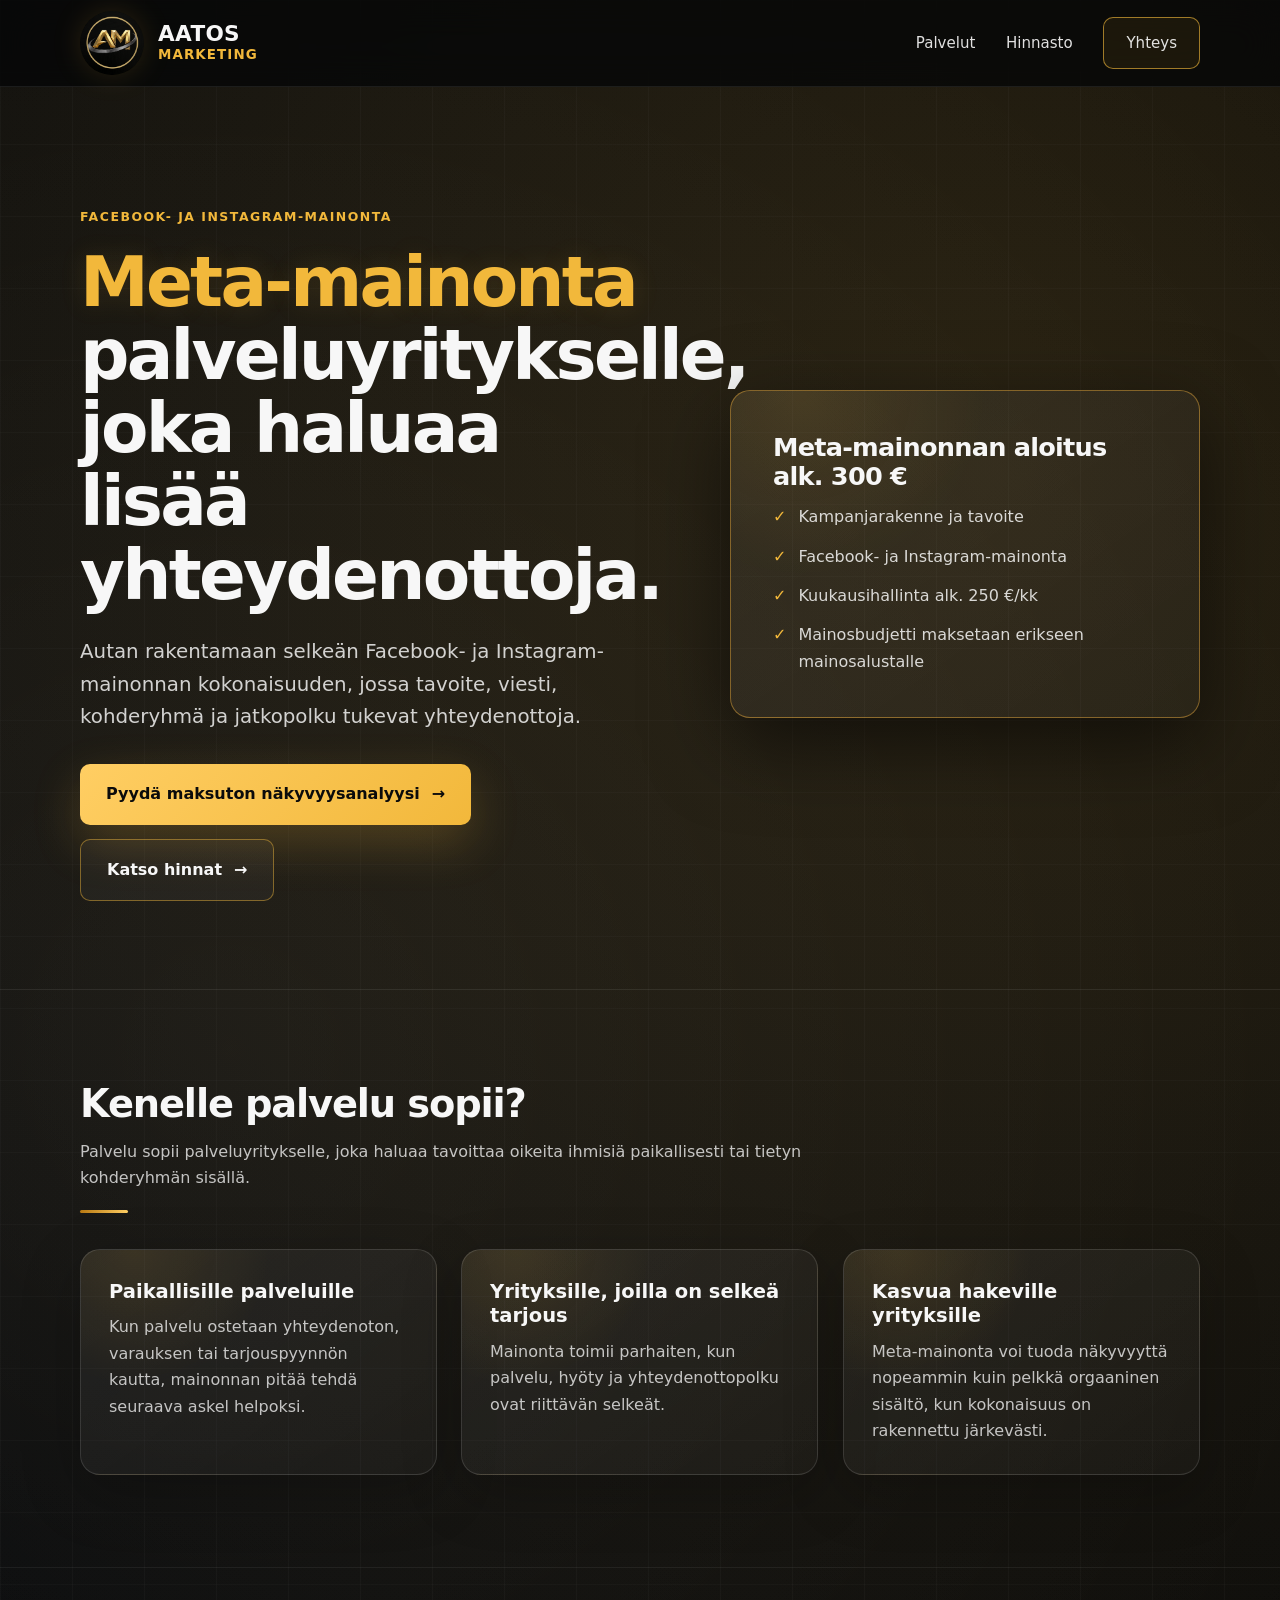
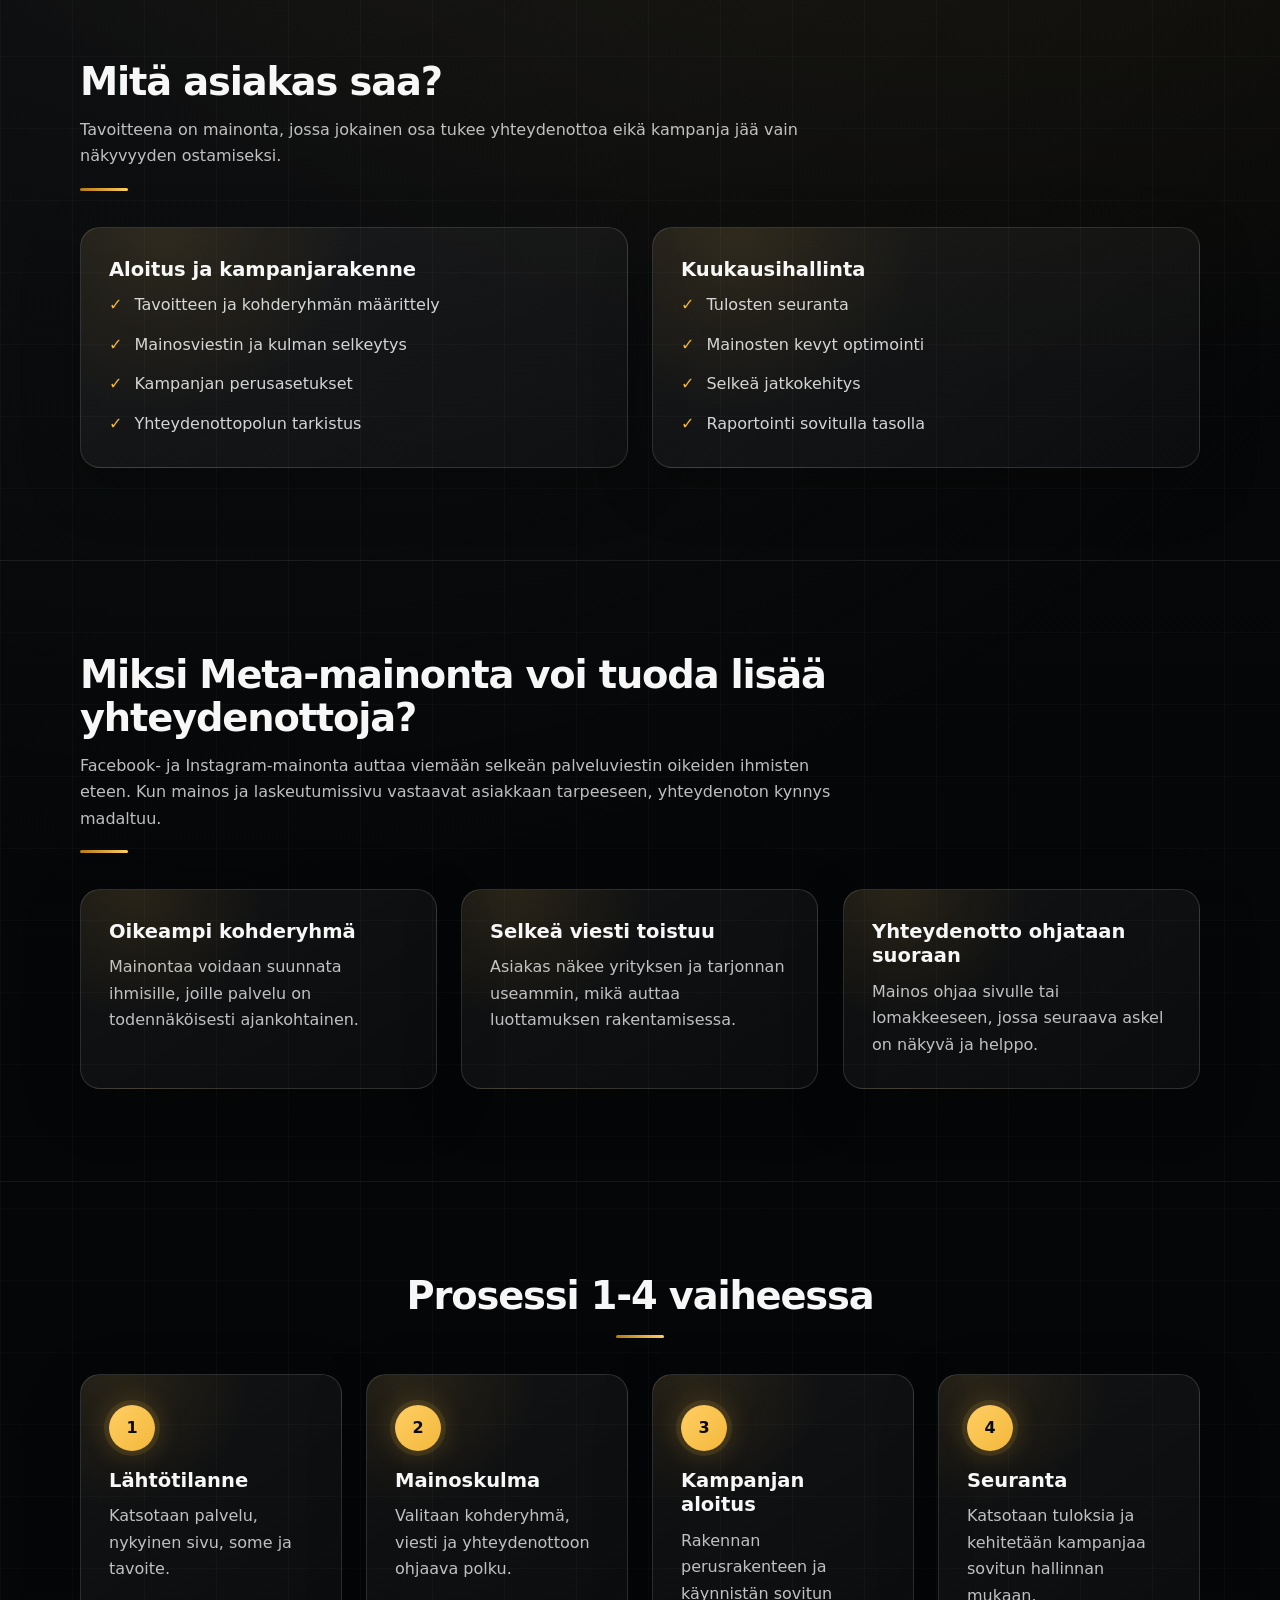
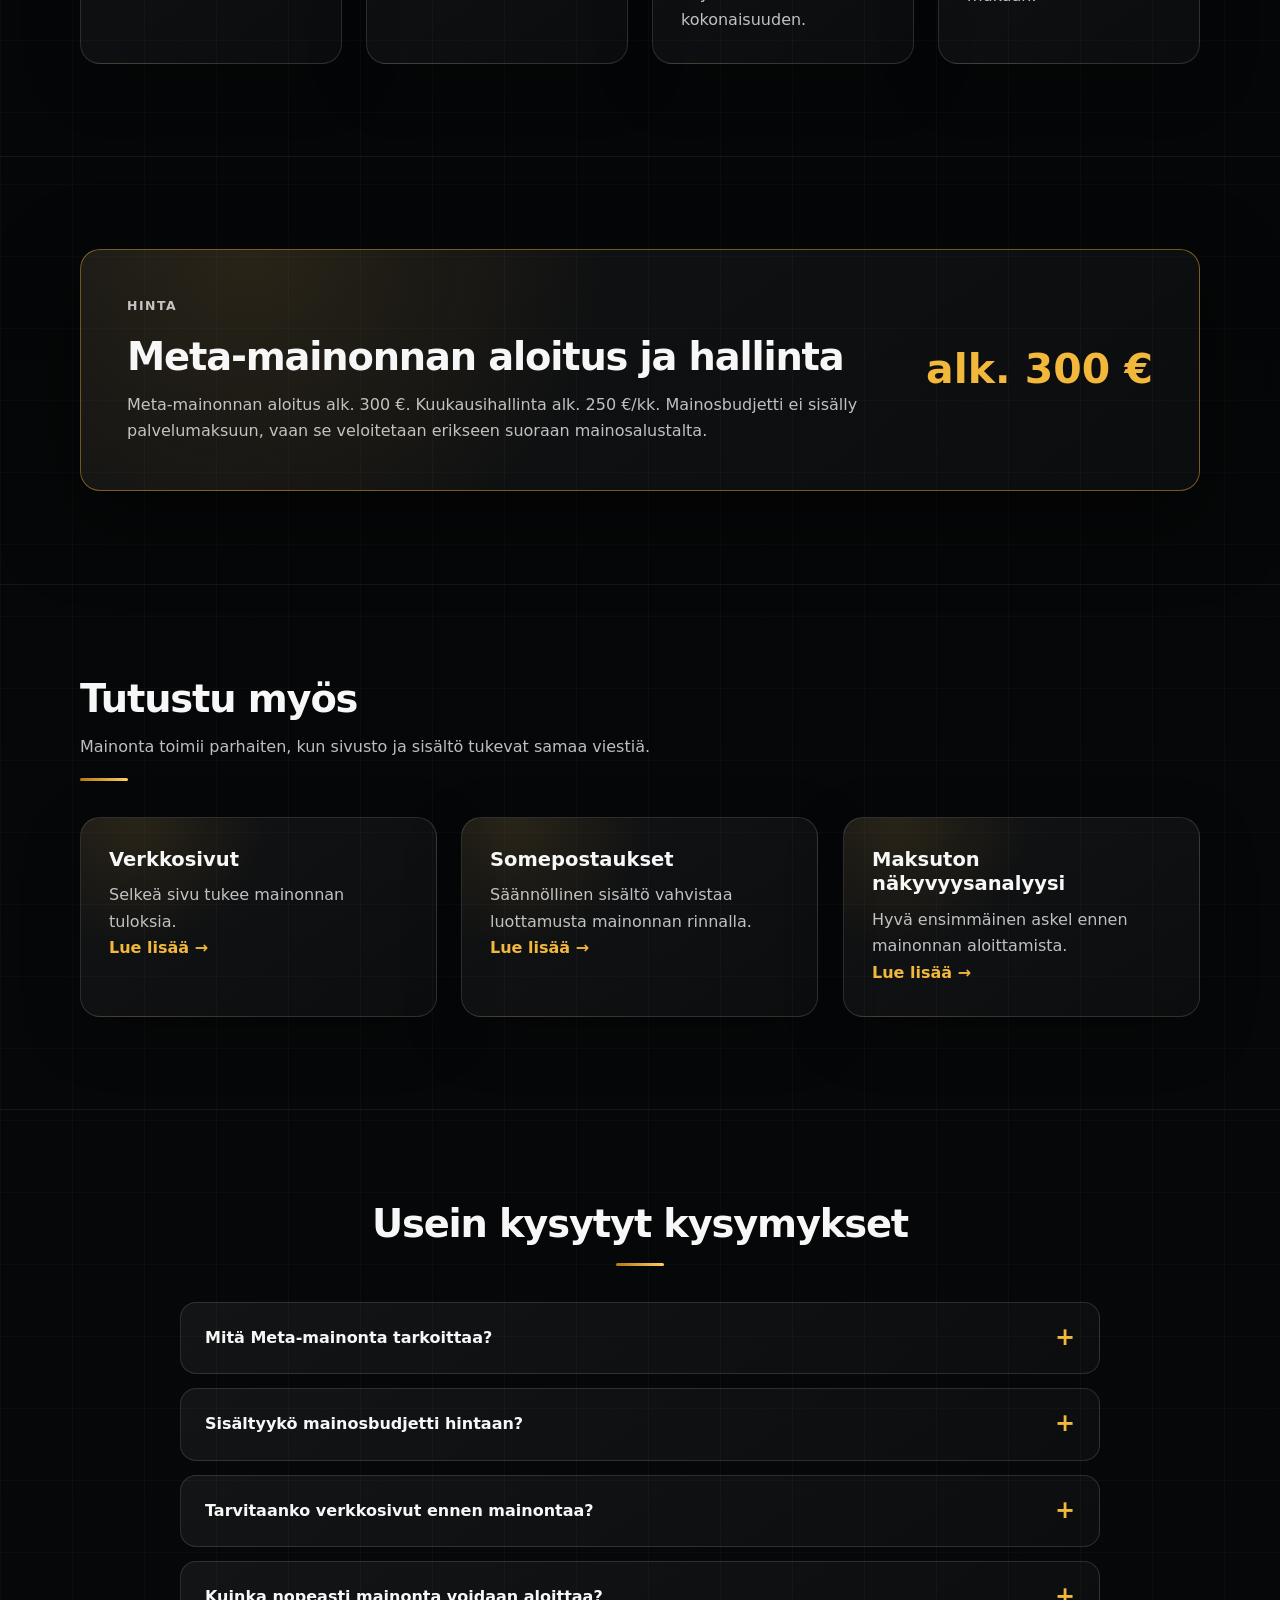
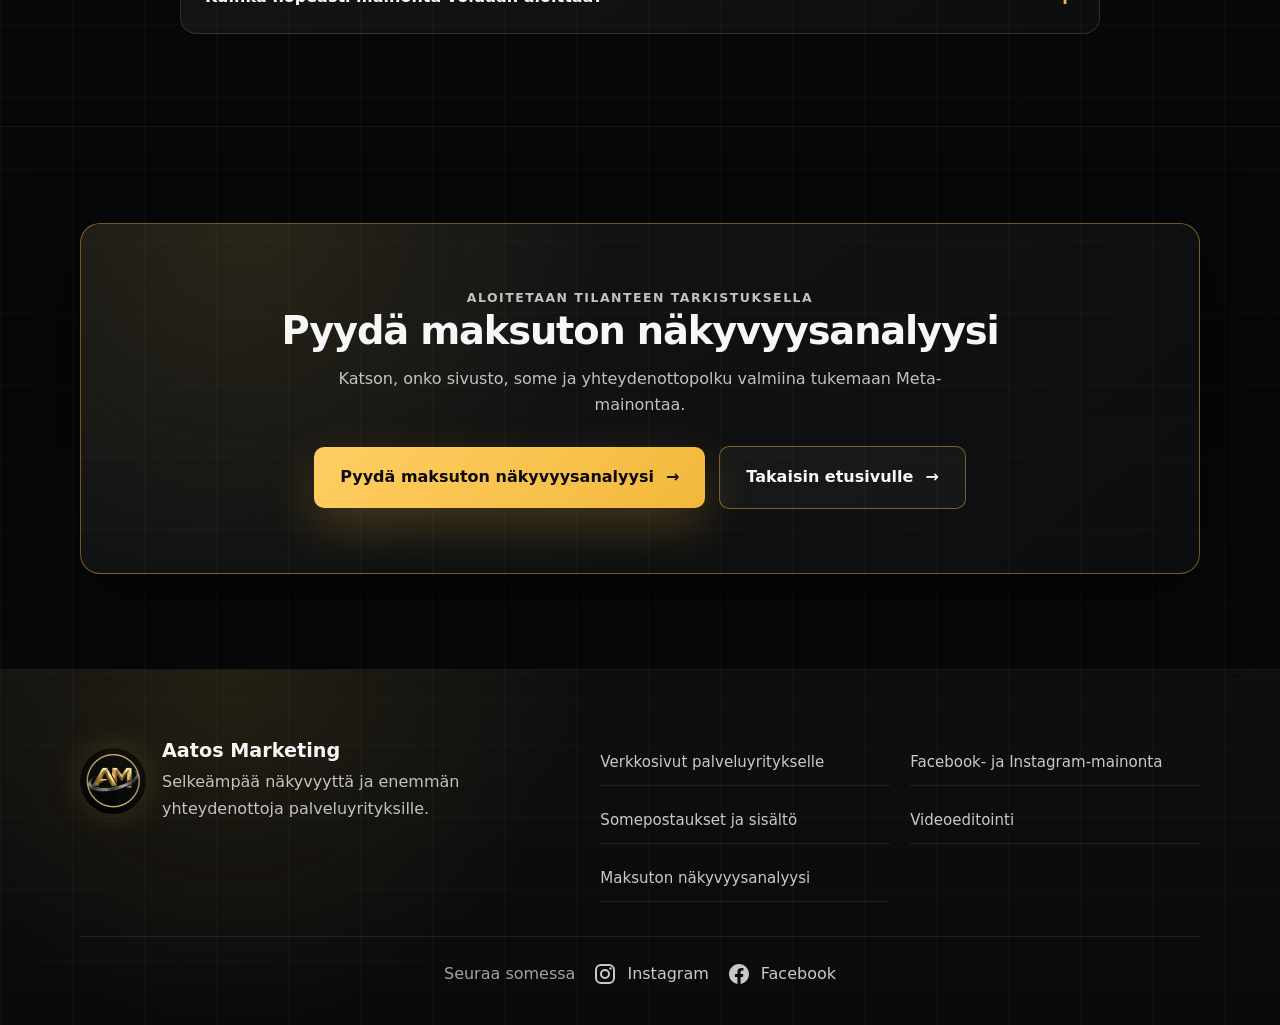
==== commit 542dcf43: "Merge pull request #1 from aatosniinikoski-cloud/seo-uudistus SEO-uudistus palveluille ja hinnastoll" ====
--- a/facebook-instagram-mainonta/index.html
+++ b/facebook-instagram-mainonta/index.html
@@ -4,7 +4,7 @@
   <meta charset="UTF-8" />
   <meta name="viewport" content="width=device-width, initial-scale=1.0" />
   <title>Facebook- ja Instagram-mainonta palveluyritykselle | Aatos Marketing</title>
-  <meta name="description" content="Facebook- ja Instagram-mainonta palveluyritykselle. Aatos Marketing auttaa testaamaan mainontaa selkeällä kampanjalla, seurannalla ja tulosten läpikäynnillä." />
+  <meta name="description" content="Facebook- ja Instagram-mainonta palveluyritykselle. Aatos Marketing auttaa Meta-mainonnan aloituksessa ja kuukausihallinnassa selkeillä tavoitteilla." />
   <link rel="canonical" href="https://aatosmarketing.fi/facebook-instagram-mainonta/" />
   <link rel="icon" type="image/png" href="/favicon.png?v=2">
   <link rel="shortcut icon" type="image/png" href="/favicon.png?v=2">
@@ -48,7 +48,7 @@
     .actions { display:flex; flex-wrap:wrap; gap:14px; align-items:center; margin-top:28px; }
     .btn { display:inline-flex; align-items:center; justify-content:center; gap:12px; min-height:58px; padding:17px 26px; border-radius:10px; font-weight:850; transition:transform 180ms ease, box-shadow 180ms ease; }
     .btn:hover { transform:translateY(-2px); }
-    .btn-primary { background:linear-gradient(135deg,var(--gold-2),var(--gold)); color: #050607; opacity: 1; text-shadow: none; box-shadow:0 18px 48px rgba(242,184,59,0.22); }
+    .btn-primary { background:linear-gradient(135deg,var(--gold-2),var(--gold)); color:#0b0b0b; box-shadow:0 18px 48px rgba(242,184,59,0.22); }
     .btn-secondary { border:1px solid rgba(242,184,59,0.45); background:rgba(255,255,255,0.035); color:var(--text); }
     .hero-card, .card, .price-panel, .cta-panel { background:radial-gradient(circle at 15% 0%, rgba(242,184,59,0.10), transparent 36%), linear-gradient(145deg, var(--panel), var(--panel-soft)); border:1px solid var(--border); border-radius:20px; box-shadow:0 18px 60px rgba(0,0,0,0.24); }
     .hero-card { border-color:rgba(238,174,61,0.45); padding:clamp(28px,4vw,42px); box-shadow:var(--shadow); }
@@ -69,7 +69,7 @@
     .card { padding:30px 28px; }
     .card h3 { font-size:1.22rem; margin-bottom:10px; line-height:1.25; }
     .card a { color:var(--gold); font-weight:850; }
-    .step-number { width:46px; height:46px; border-radius:999px; background:linear-gradient(135deg,var(--gold-2),var(--gold)); color: #050607; display:grid; place-items:center; font-weight:900; margin-bottom:18px; }
+    .step-number { width:46px; height:46px; border-radius:999px; background:linear-gradient(135deg,var(--gold-2),var(--gold)); color:#0b0b0b; display:grid; place-items:center; font-weight:900; margin-bottom:18px; }
     .price-panel { border-color:rgba(238,174,61,0.45); padding:clamp(28px,5vw,46px); display:grid; grid-template-columns:minmax(0,1fr) auto; gap:26px; align-items:center; box-shadow:var(--shadow); }
     .price { display:block; color:var(--gold); font-size:clamp(1.8rem,3.2vw,2.8rem); font-weight:900; white-space:nowrap; }
     .faq-list { max-width:920px; margin:0 auto; display:grid; gap:14px; }
@@ -120,51 +120,8 @@
     .footer-links a:hover { color: var(--gold); border-color: rgba(242,184,59,0.34); }
     .footer-social { grid-column: 1 / -1; display: flex; align-items: center; justify-content: center; gap: 18px; flex-wrap: wrap; padding-top: 24px; border-top: 1px solid rgba(255,255,255,0.08); color: rgba(255,255,255,0.78); }
     .footer-social-label { color: rgba(255,255,255,0.62); }
-    .footer-social .social,
-    .social {
-      display: inline-flex;
-      align-items: center;
-      gap: 10px;
-      font-size: 0.94rem;
-      line-height: 1.2;
-      color: rgba(255,255,255,0.78);
-      transition: color 180ms ease, transform 180ms ease;
-    }
-    .footer-social .social svg,
-    .social svg {
-      width: 24px;
-      height: 24px;
-      flex: 0 0 24px;
-    }
-    .footer-social .social:hover,
-    .social:hover {
-      color: var(--gold);
-      transform: translateY(-1px);
-    }
     @media (max-width: 980px) { .service-grid { grid-template-columns: repeat(2, minmax(0, 1fr)); gap: 22px; } .footer-shell { grid-template-columns: 1fr; text-align: left; } .footer-social { justify-content: flex-start; } }
     @media (max-width: 620px) { .service-grid { grid-template-columns: 1fr; } .service-card { padding: 28px 22px; } .footer-brand { align-items: flex-start; } .footer-logo { width: 56px; height: 56px; } .footer-links { grid-template-columns: 1fr; } .footer-social { flex-direction: column; align-items: flex-start; gap: 12px; } }
-  
-    .btn-primary,
-    .btn-primary:visited,
-    .btn-primary:hover,
-    .btn-primary:focus-visible,
-    .btn-primary:active,
-    .btn-primary span,
-    .btn-primary svg,
-    .btn-primary .icon,
-    .btn-primary::before,
-    .btn-primary::after {
-      color: #050607 !important;
-      opacity: 1;
-      text-shadow: none;
-    }
-    .reveal { opacity: 0; transform: translateY(18px); transition: opacity 620ms ease, transform 620ms ease; }
-    .reveal.is-visible { opacity: 1; transform: translateY(0); }
-    @media (prefers-reduced-motion: reduce) {
-      html { scroll-behavior: auto; }
-      .btn, .card, .hero-card, .price-panel, .cta-panel, .direct-contact-card, .reveal { transition: none; }
-      .reveal { opacity: 1; transform: none; }
-    }
   </style>
 
   <!-- Meta Pixel Code -->
@@ -188,23 +145,23 @@
     <header class="header"><div class="container"><nav class="nav"><a class="brand" href="/" aria-label="Aatos Marketing etusivu"><img class="brand-logo" src="/AM_logo.png" alt="Aatos Marketing logo"><div class="brand-text"><strong>AATOS</strong><span>MARKETING</span></div></a><button class="menu-btn" id="menuBtn" aria-label="Avaa valikko">☰</button><div class="nav-links" id="navLinks"><a href="/#palvelut">Palvelut</a><a href="/#hinnasto">Hinnasto</a><a class="nav-cta" href="/#yhteys">Yhteys</a></div></nav></div></header>
 
     <main>
-      <section class="hero"><div class="container hero-inner"><div><p class="eyebrow">Facebook- ja Instagram-mainonta</p><h1><span class="gold">Facebook- ja Instagram-mainonta</span> palveluyritykselle</h1><p class="lead">Autan rakentamaan selkeän Facebook- ja Instagram-mainonnan kokonaisuuden, jossa tavoite, viesti, kohderyhmä ja jatkopolku tukevat yhteydenottoja.</p><div class="actions"><a class="btn btn-primary" href="/#yhteys">Pyydä maksuton näkyvyysanalyysi <span>→</span></a><a class="btn btn-secondary" href="#hinta">Katso hinnat <span>→</span></a></div></div><aside class="hero-card"><h2>Facebook- ja Instagram-mainonnan testijakso alk. 300 €</h2><ul class="check-list"><li>Kampanjarakenne ja tavoite</li><li>Ensimmäinen Facebook- ja Instagram-kampanja</li><li>Seuranta ja tulosten läpikäynti</li><li>Mainosbudjetti maksetaan erikseen mainosalustalle</li></ul></aside></div></section>
+      <section class="hero"><div class="container hero-inner"><div><p class="eyebrow">Facebook- ja Instagram-mainonta</p><h1><span class="gold">Meta-mainonta</span> palveluyritykselle, joka haluaa lisää yhteydenottoja.</h1><p class="lead">Autan rakentamaan selkeän Facebook- ja Instagram-mainonnan kokonaisuuden, jossa tavoite, viesti, kohderyhmä ja jatkopolku tukevat yhteydenottoja.</p><div class="actions"><a class="btn btn-primary" href="/#yhteys">Pyydä maksuton näkyvyysanalyysi <span>→</span></a><a class="btn btn-secondary" href="#hinta">Katso hinnat <span>→</span></a></div></div><aside class="hero-card"><h2>Meta-mainonnan aloitus alk. 300 €</h2><ul class="check-list"><li>Kampanjarakenne ja tavoite</li><li>Facebook- ja Instagram-mainonta</li><li>Kuukausihallinta alk. 250 €/kk</li><li>Mainosbudjetti maksetaan erikseen mainosalustalle</li></ul></aside></div></section>
 
-      <section class="section"><div class="container"><div class="section-title"><h2>Kenelle palvelu sopii?</h2><p>Palvelu sopii palveluyritykselle, joka haluaa tavoittaa oikeita ihmisiä paikallisesti tai tietyn kohderyhmän sisällä.</p><div class="title-line"></div></div><div class="grid-3"><article class="card"><h3>Paikallisille palveluille</h3><p>Kun palvelu ostetaan yhteydenoton, varauksen tai tarjouspyynnön kautta, mainonnan pitää tehdä seuraava askel helpoksi.</p></article><article class="card"><h3>Yrityksille, joilla on selkeä tarjous</h3><p>Mainonta toimii parhaiten, kun palvelu, hyöty ja yhteydenottopolku ovat riittävän selkeät.</p></article><article class="card"><h3>Kasvua hakeville yrityksille</h3><p>Facebook- ja Instagram-mainonta voi tuoda näkyvyyttä nopeammin kuin pelkkä orgaaninen sisältö, kun kokonaisuus on rakennettu järkevästi.</p></article></div></div></section>
+      <section class="section"><div class="container"><div class="section-title"><h2>Kenelle palvelu sopii?</h2><p>Palvelu sopii palveluyritykselle, joka haluaa tavoittaa oikeita ihmisiä paikallisesti tai tietyn kohderyhmän sisällä.</p><div class="title-line"></div></div><div class="grid-3"><article class="card"><h3>Paikallisille palveluille</h3><p>Kun palvelu ostetaan yhteydenoton, varauksen tai tarjouspyynnön kautta, mainonnan pitää tehdä seuraava askel helpoksi.</p></article><article class="card"><h3>Yrityksille, joilla on selkeä tarjous</h3><p>Mainonta toimii parhaiten, kun palvelu, hyöty ja yhteydenottopolku ovat riittävän selkeät.</p></article><article class="card"><h3>Kasvua hakeville yrityksille</h3><p>Meta-mainonta voi tuoda näkyvyyttä nopeammin kuin pelkkä orgaaninen sisältö, kun kokonaisuus on rakennettu järkevästi.</p></article></div></div></section>
 
-      <section class="section"><div class="container"><div class="section-title"><h2>Mitä saat?</h2><p>Tavoitteena on mainonta, jossa jokainen osa tukee yhteydenottoa eikä kampanja jää vain näkyvyyden ostamiseksi.</p><div class="title-line"></div></div><div class="grid-2"><article class="card"><h3>Aloitus ja kampanjarakenne</h3><ul class="check-list"><li>Tavoitteen ja kohderyhmän määrittely</li><li>Mainosviestin ja kulman selkeytys</li><li>Kampanjan perusasetukset</li><li>Yhteydenottopolun tarkistus</li></ul></article><article class="card"><h3>Testijakson seuranta</h3><ul class="check-list"><li>Tulosten seuranta</li><li>Mainosten kevyt optimointi</li><li>Tulosten läpikäynti sovitun jakson aikana</li><li>Selkeä suositus mahdollisesta jatkosta</li></ul></article></div></div></section>
+      <section class="section"><div class="container"><div class="section-title"><h2>Mitä asiakas saa?</h2><p>Tavoitteena on mainonta, jossa jokainen osa tukee yhteydenottoa eikä kampanja jää vain näkyvyyden ostamiseksi.</p><div class="title-line"></div></div><div class="grid-2"><article class="card"><h3>Aloitus ja kampanjarakenne</h3><ul class="check-list"><li>Tavoitteen ja kohderyhmän määrittely</li><li>Mainosviestin ja kulman selkeytys</li><li>Kampanjan perusasetukset</li><li>Yhteydenottopolun tarkistus</li></ul></article><article class="card"><h3>Kuukausihallinta</h3><ul class="check-list"><li>Tulosten seuranta</li><li>Mainosten kevyt optimointi</li><li>Selkeä jatkokehitys</li><li>Raportointi sovitulla tasolla</li></ul></article></div></div></section>
 
-      <section class="section"><div class="container"><div class="section-title"><h2>Miksi Facebook- ja Instagram-mainonta voi tuoda lisää yhteydenottoja?</h2><p>Facebook- ja Instagram-mainonta auttaa viemään selkeän palveluviestin oikeiden ihmisten eteen. Kun mainos ja laskeutumissivu vastaavat asiakkaan tarpeeseen, yhteydenoton kynnys madaltuu.</p><div class="title-line"></div></div><div class="grid-3"><article class="card"><h3>Oikeampi kohderyhmä</h3><p>Mainontaa voidaan suunnata ihmisille, joille palvelu on todennäköisesti ajankohtainen.</p></article><article class="card"><h3>Selkeä viesti toistuu</h3><p>Asiakas näkee yrityksen ja tarjonnan useammin, mikä auttaa luottamuksen rakentamisessa.</p></article><article class="card"><h3>Yhteydenotto ohjataan suoraan</h3><p>Mainos ohjaa sivulle tai lomakkeeseen, jossa seuraava askel on näkyvä ja helppo.</p></article></div></div></section>
+      <section class="section"><div class="container"><div class="section-title"><h2>Miksi Meta-mainonta voi tuoda lisää yhteydenottoja?</h2><p>Facebook- ja Instagram-mainonta auttaa viemään selkeän palveluviestin oikeiden ihmisten eteen. Kun mainos ja laskeutumissivu vastaavat asiakkaan tarpeeseen, yhteydenoton kynnys madaltuu.</p><div class="title-line"></div></div><div class="grid-3"><article class="card"><h3>Oikeampi kohderyhmä</h3><p>Mainontaa voidaan suunnata ihmisille, joille palvelu on todennäköisesti ajankohtainen.</p></article><article class="card"><h3>Selkeä viesti toistuu</h3><p>Asiakas näkee yrityksen ja tarjonnan useammin, mikä auttaa luottamuksen rakentamisessa.</p></article><article class="card"><h3>Yhteydenotto ohjataan suoraan</h3><p>Mainos ohjaa sivulle tai lomakkeeseen, jossa seuraava askel on näkyvä ja helppo.</p></article></div></div></section>
 
       <section class="section"><div class="container"><div class="section-title center"><h2>Prosessi 1-4 vaiheessa</h2><div class="title-line"></div></div><div class="process-grid"><article class="card"><div class="step-number">1</div><h3>Lähtötilanne</h3><p>Katsotaan palvelu, nykyinen sivu, some ja tavoite.</p></article><article class="card"><div class="step-number">2</div><h3>Mainoskulma</h3><p>Valitaan kohderyhmä, viesti ja yhteydenottoon ohjaava polku.</p></article><article class="card"><div class="step-number">3</div><h3>Kampanjan aloitus</h3><p>Rakennan perusrakenteen ja käynnistän sovitun kokonaisuuden.</p></article><article class="card"><div class="step-number">4</div><h3>Seuranta</h3><p>Katsotaan tuloksia ja kehitetään kampanjaa sovitun hallinnan mukaan.</p></article></div></div></section>
 
-      <section class="section" id="hinta"><div class="container"><div class="price-panel"><div><p class="eyebrow">Hinta</p><h2>Facebook- ja Instagram-mainonnan testijakso</h2><p>Testijakso sisältää ensimmäisen kampanjan suunnittelun, rakenteen, käynnistyksen, seurannan ja tulosten läpikäynnin sovitun jakson aikana.</p><p>Jos testijakso näyttää lupaavalta, jatkuva hallinta tai tulospohjainen malli voidaan sopia erikseen. Tulospohjainen malli voidaan sopia erikseen, jos tulokset voidaan mitata luotettavasti.</p><p>Mainosbudjetti maksetaan erikseen suoraan mainosalustalle.</p></div><strong class="price">alk. 300 €</strong></div></div></section>
+      <section class="section" id="hinta"><div class="container"><div class="price-panel"><div><p class="eyebrow">Hinta</p><h2>Meta-mainonnan aloitus ja hallinta</h2><p>Meta-mainonnan aloitus alk. 300 €. Kuukausihallinta alk. 250 €/kk. Mainosbudjetti ei sisälly palvelumaksuun, vaan se veloitetaan erikseen suoraan mainosalustalta.</p></div><strong class="price">alk. 300 €</strong></div></div></section>
 
-<section class="section"><div class="container"><div class="section-title"><h2>Tutustu myös</h2><p>Mainonta toimii parhaiten, kun sivusto ja sisältö tukevat samaa viestiä.</p><div class="title-line"></div></div><div class="grid-3"><article class="card"><h3>Verkkosivut</h3><p>Selkeä sivu tukee mainonnan tuloksia.</p><a href="/verkkosivut-palveluyritykselle/">Lue lisää →</a></article><article class="card"><h3>Sisällöt someen</h3><p>Säännöllinen sisältö vahvistaa luottamusta mainonnan rinnalla.</p><a href="/some-markkinointi-palveluyrityksille/">Lue lisää →</a></article><article class="card"><h3>Maksuton näkyvyysanalyysi</h3><p>Hyvä ensimmäinen askel ennen mainonnan aloittamista.</p><a href="/maksuton-nakyvyysanalyysi/">Lue lisää →</a></article></div></div></section>
+      <section class="section"><div class="container"><div class="section-title"><h2>Tutustu myös</h2><p>Mainonta toimii parhaiten, kun sivusto ja sisältö tukevat samaa viestiä.</p><div class="title-line"></div></div><div class="grid-3"><article class="card"><h3>Verkkosivut</h3><p>Selkeä sivu tukee mainonnan tuloksia.</p><a href="/verkkosivut-palveluyritykselle/">Lue lisää →</a></article><article class="card"><h3>Somepostaukset</h3><p>Säännöllinen sisältö vahvistaa luottamusta mainonnan rinnalla.</p><a href="/some-markkinointi-palveluyrityksille/">Lue lisää →</a></article><article class="card"><h3>Maksuton näkyvyysanalyysi</h3><p>Hyvä ensimmäinen askel ennen mainonnan aloittamista.</p><a href="/maksuton-nakyvyysanalyysi/">Lue lisää →</a></article></div></div></section>
 
-      <section class="section" id="faq"><div class="container"><div class="section-title center"><h2>Usein kysytyt</h2><div class="title-line"></div></div><div class="faq-list"><details class="faq-item"><summary>Milloin Facebook- ja Instagram-mainonta kannattaa aloittaa?</summary><p>Mainonta kannattaa aloittaa, kun sivusto tai yhteydenottopolku on tarpeeksi selkeä. Jos asiakas ei ymmärrä palvelua tai tiedä miten ottaa yhteyttä, mainonta ohjaa vain lisää ihmisiä keskeneräiseen polkuun.</p></details><details class="faq-item"><summary>Paljonko mainosbudjettia tarvitaan?</summary><p>Pienessä testissä voidaan usein aloittaa maltillisella päiväbudjetilla. Sopiva budjetti riippuu palvelusta, alueesta ja tavoitteesta. Mainosbudjetti maksetaan erikseen suoraan mainosalustalle.</p></details><details class="faq-item"><summary>Mitä mainonnan testijakso sisältää?</summary><p>Testijaksoon kuuluu kampanjan suunnittelu, perusrakenne, käynnistys, seuranta ja tulosten läpikäynti sovitun jakson aikana.</p></details><details class="faq-item"><summary>Mitä tapahtuu testijakson jälkeen?</summary><p>Jos testijakso näyttää lupaavalta, jatkuva hallinta tai tulospohjainen malli voidaan sopia erikseen. Tulospohjainen malli sopii vain tilanteisiin, joissa tulokset voidaan mitata luotettavasti.</p></details><details class="faq-item"><summary>Miten mainonnan tuloksia seurataan?</summary><p>Tuloksia seurataan esimerkiksi klikkien, yhteydenottojen, lomakelähetysten ja kampanjan kustannusten kautta. Seuranta riippuu siitä, mitä sivustolle ja mainostilille voidaan teknisesti mitata.</p></details></div></div></section>
+      <section class="section" id="faq"><div class="container"><div class="section-title center"><h2>Usein kysytyt kysymykset</h2><div class="title-line"></div></div><div class="faq-list"><details class="faq-item"><summary>Mitä Meta-mainonta tarkoittaa?</summary><p>Meta-mainonta tarkoittaa Facebookin ja Instagramin mainontaa. Sitä voidaan käyttää esimerkiksi yhteydenottojen, varausten tai näkyvyyden kasvattamiseen.</p></details><details class="faq-item"><summary>Sisältyykö mainosbudjetti hintaan?</summary><p>Ei. Mainosbudjetti maksetaan erikseen suoraan mainosalustalle. Palvelumaksu kattaa työn, asetukset ja sovitun hallinnan.</p></details><details class="faq-item"><summary>Tarvitaanko verkkosivut ennen mainontaa?</summary><p>Usein kyllä, tai vähintään selkeä yhteydenottopolku. Siksi tarkistan myös sivun ja lomakkeen ennen kampanjan rakentamista.</p></details><details class="faq-item"><summary>Kuinka nopeasti mainonta voidaan aloittaa?</summary><p>Kun tavoite, materiaali ja tarvittavat käyttöoikeudet ovat kunnossa, aloitus onnistuu yleensä kevyellä aikataululla.</p></details></div></div></section>
 
-      <section class="cta-section"><div class="container"><div class="cta-panel"><p class="eyebrow">Aloitetaan tilanteen tarkistuksella</p><h2>Pyydä maksuton näkyvyysanalyysi</h2><p>Katson, onko sivusto, some ja yhteydenottopolku valmiina tukemaan Facebook- ja Instagram-mainontaa.</p><div class="actions" style="justify-content:center;"><a class="btn btn-primary" href="/#yhteys">Pyydä maksuton näkyvyysanalyysi <span>→</span></a><a class="btn btn-secondary" href="/">Takaisin etusivulle <span>→</span></a></div></div></div></section>
+      <section class="cta-section"><div class="container"><div class="cta-panel"><p class="eyebrow">Aloitetaan tilanteen tarkistuksella</p><h2>Pyydä maksuton näkyvyysanalyysi</h2><p>Katson, onko sivusto, some ja yhteydenottopolku valmiina tukemaan Meta-mainontaa.</p><div class="actions" style="justify-content:center;"><a class="btn btn-primary" href="/#yhteys">Pyydä maksuton näkyvyysanalyysi <span>→</span></a><a class="btn btn-secondary" href="/">Takaisin etusivulle <span>→</span></a></div></div></div></section>
     </main>
 
     <footer class="footer">
@@ -214,11 +171,11 @@
           <div><strong>Aatos Marketing</strong><p>Selkeämpää näkyvyyttä ja enemmän yhteydenottoja palveluyrityksille.</p></div>
         </div>
         <nav class="footer-links" aria-label="Palvelulinkit">
+          <a href="/verkkosivut-palveluyritykselle/">Verkkosivut palveluyritykselle</a>
+          <a href="/facebook-instagram-mainonta/">Facebook- ja Instagram-mainonta</a>
+          <a href="/some-markkinointi-palveluyrityksille/">Somepostaukset ja sisältö</a>
+          <a href="/videoeditointi/">Videoeditointi</a>
           <a href="/maksuton-nakyvyysanalyysi/">Maksuton näkyvyysanalyysi</a>
-          <a href="/verkkosivut-palveluyritykselle/">Verkkosivut palveluyritykselle</a>
-          <a href="/some-markkinointi-palveluyrityksille/">Sisällöt someen</a>
-          <a href="/facebook-instagram-mainonta/">Facebook- ja Instagram-mainonta</a>
-          <a href="/videoeditointi/">Lyhytvideoiden editointi</a>
         </nav>
         <div class="footer-social">
           <span class="footer-social-label">Seuraa somessa</span>
@@ -228,28 +185,6 @@
       </div>
     </footer>
   </div>
-  <script>const menuBtn=document.getElementById("menuBtn");const navLinks=document.getElementById("navLinks");menuBtn.addEventListener("click",()=>{navLinks.classList.toggle("open");menuBtn.textContent=navLinks.classList.contains("open")?"×":"☰";});document.querySelectorAll(".nav-links a").forEach(link=>{link.addEventListener("click",()=>{navLinks.classList.remove("open");menuBtn.textContent="☰";});});
-    const reduceMotion = window.matchMedia("(prefers-reduced-motion: reduce)").matches;
-    const revealTargets = document.querySelectorAll(".hero, .section, .service-start, .service-card, .card, .price-panel, .contact-panel, .cta-panel, .footer");
-    revealTargets.forEach((el) => el.classList.add("reveal"));
-    if (reduceMotion) {
-      revealTargets.forEach((el) => el.classList.add("is-visible"));
-    } else {
-      const revealObserver = new IntersectionObserver((entries, observer) => {
-        entries.forEach((entry) => {
-          if (entry.isIntersecting) {
-            entry.target.classList.add("is-visible");
-            observer.unobserve(entry.target);
-          }
-        });
-      }, { threshold: 0.12, rootMargin: "0px 0px -8% 0px" });
-      revealTargets.forEach((el) => revealObserver.observe(el));
-    }
-  </script>
+  <script>const menuBtn=document.getElementById("menuBtn");const navLinks=document.getElementById("navLinks");menuBtn.addEventListener("click",()=>{navLinks.classList.toggle("open");menuBtn.textContent=navLinks.classList.contains("open")?"×":"☰";});document.querySelectorAll(".nav-links a").forEach(link=>{link.addEventListener("click",()=>{navLinks.classList.remove("open");menuBtn.textContent="☰";});});</script>
 </body>
 </html>
-
-
-
-
-
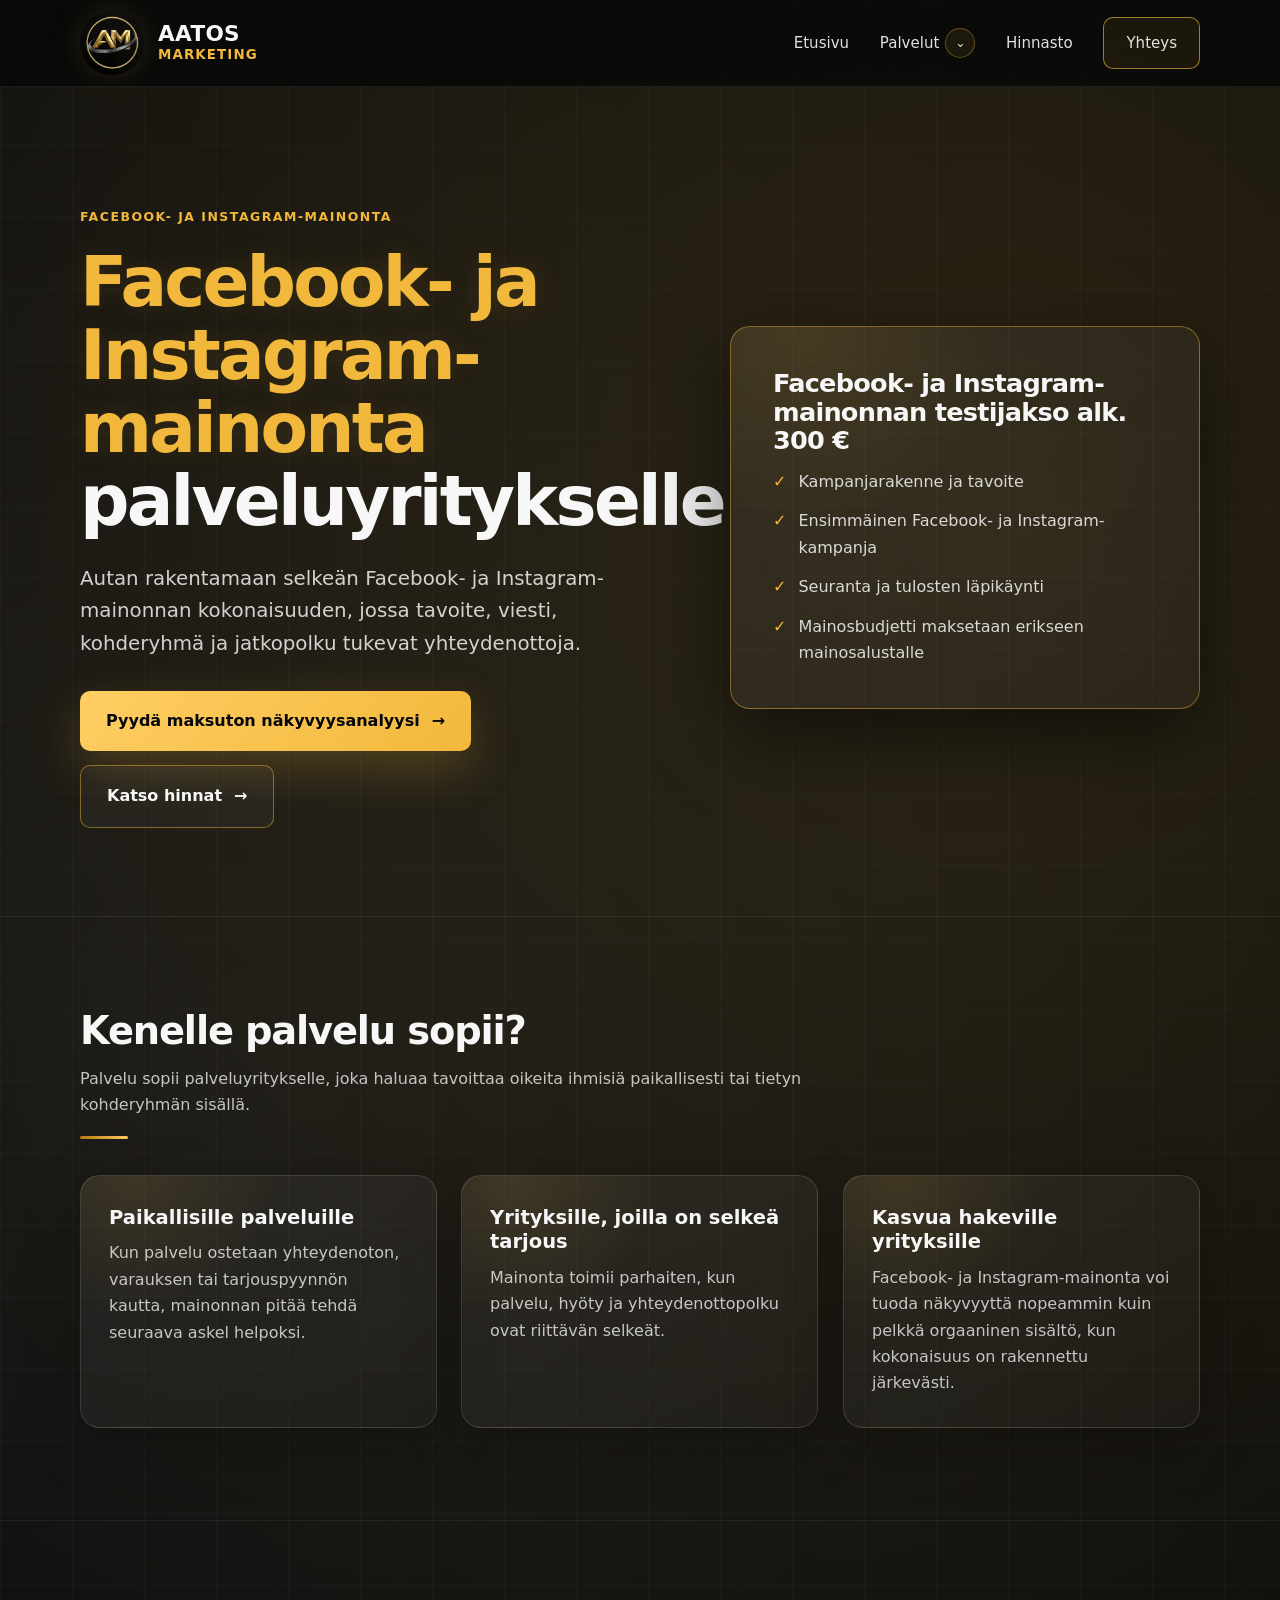
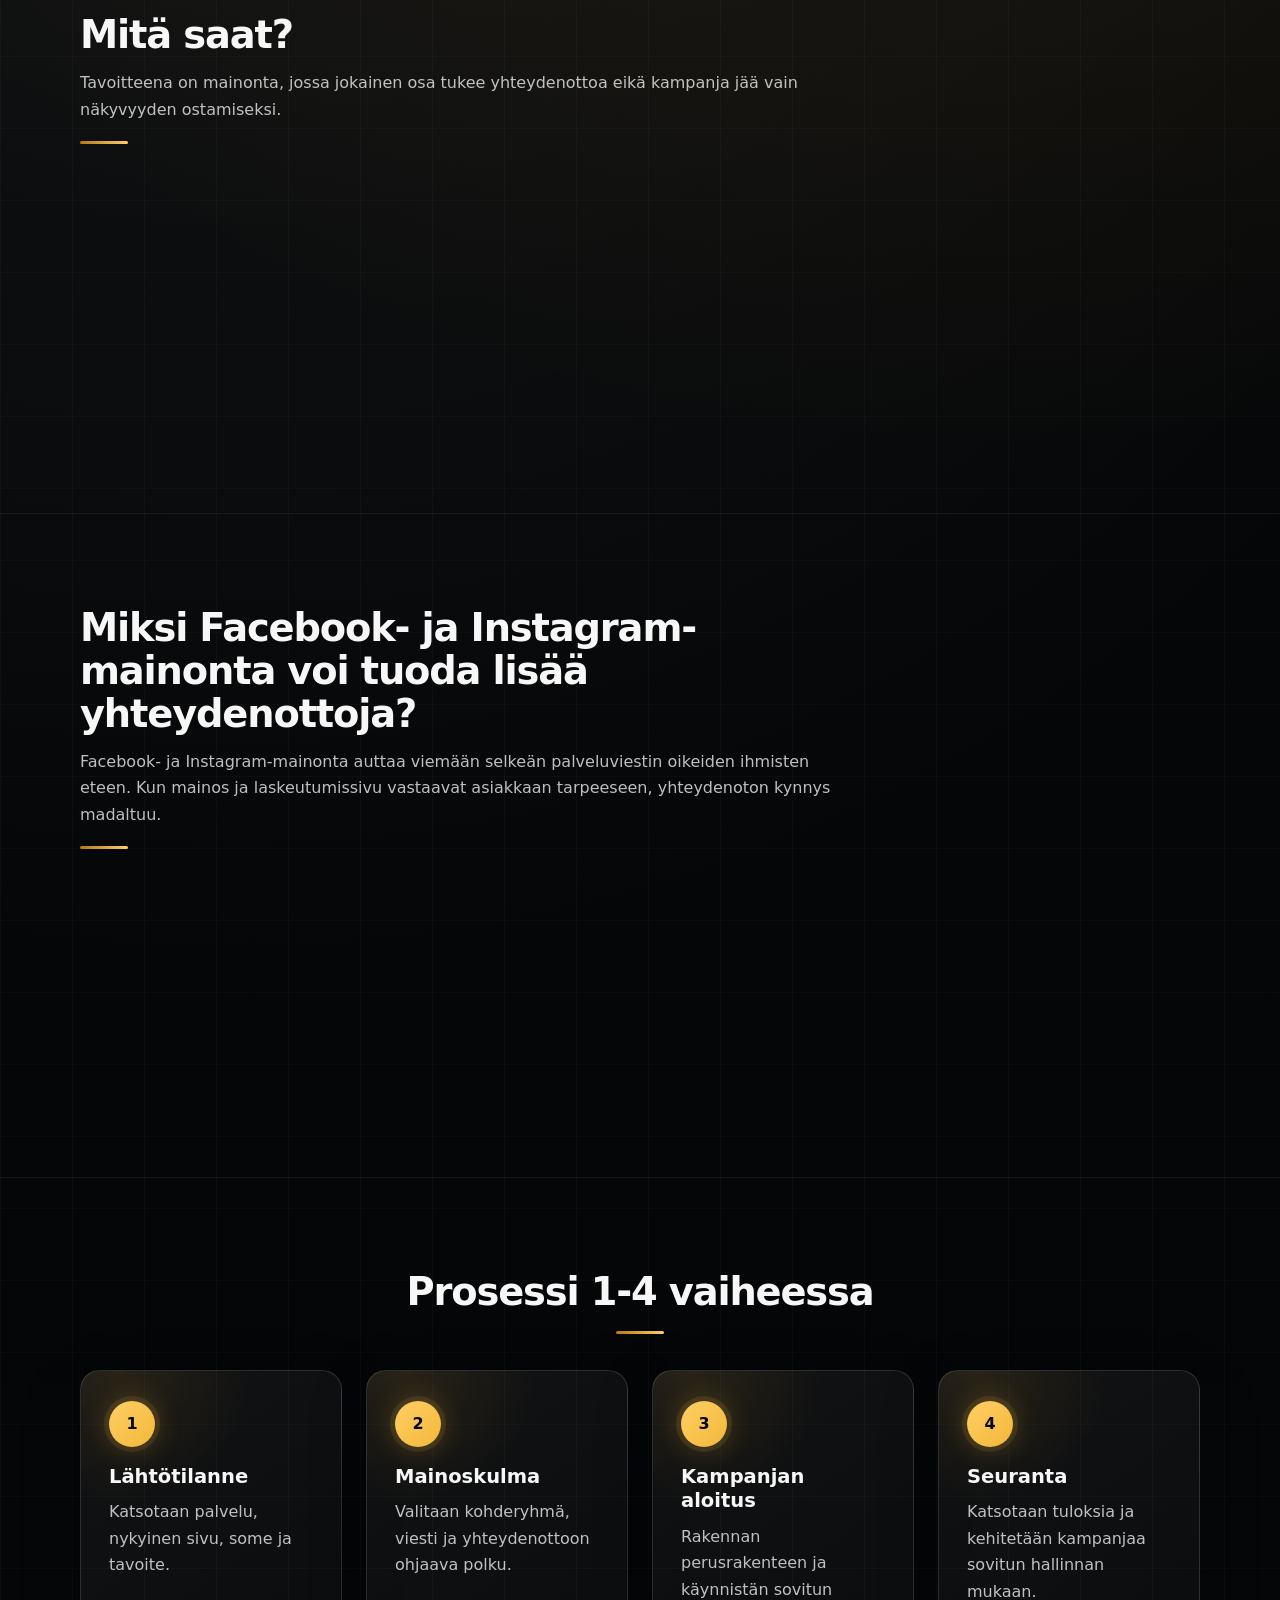
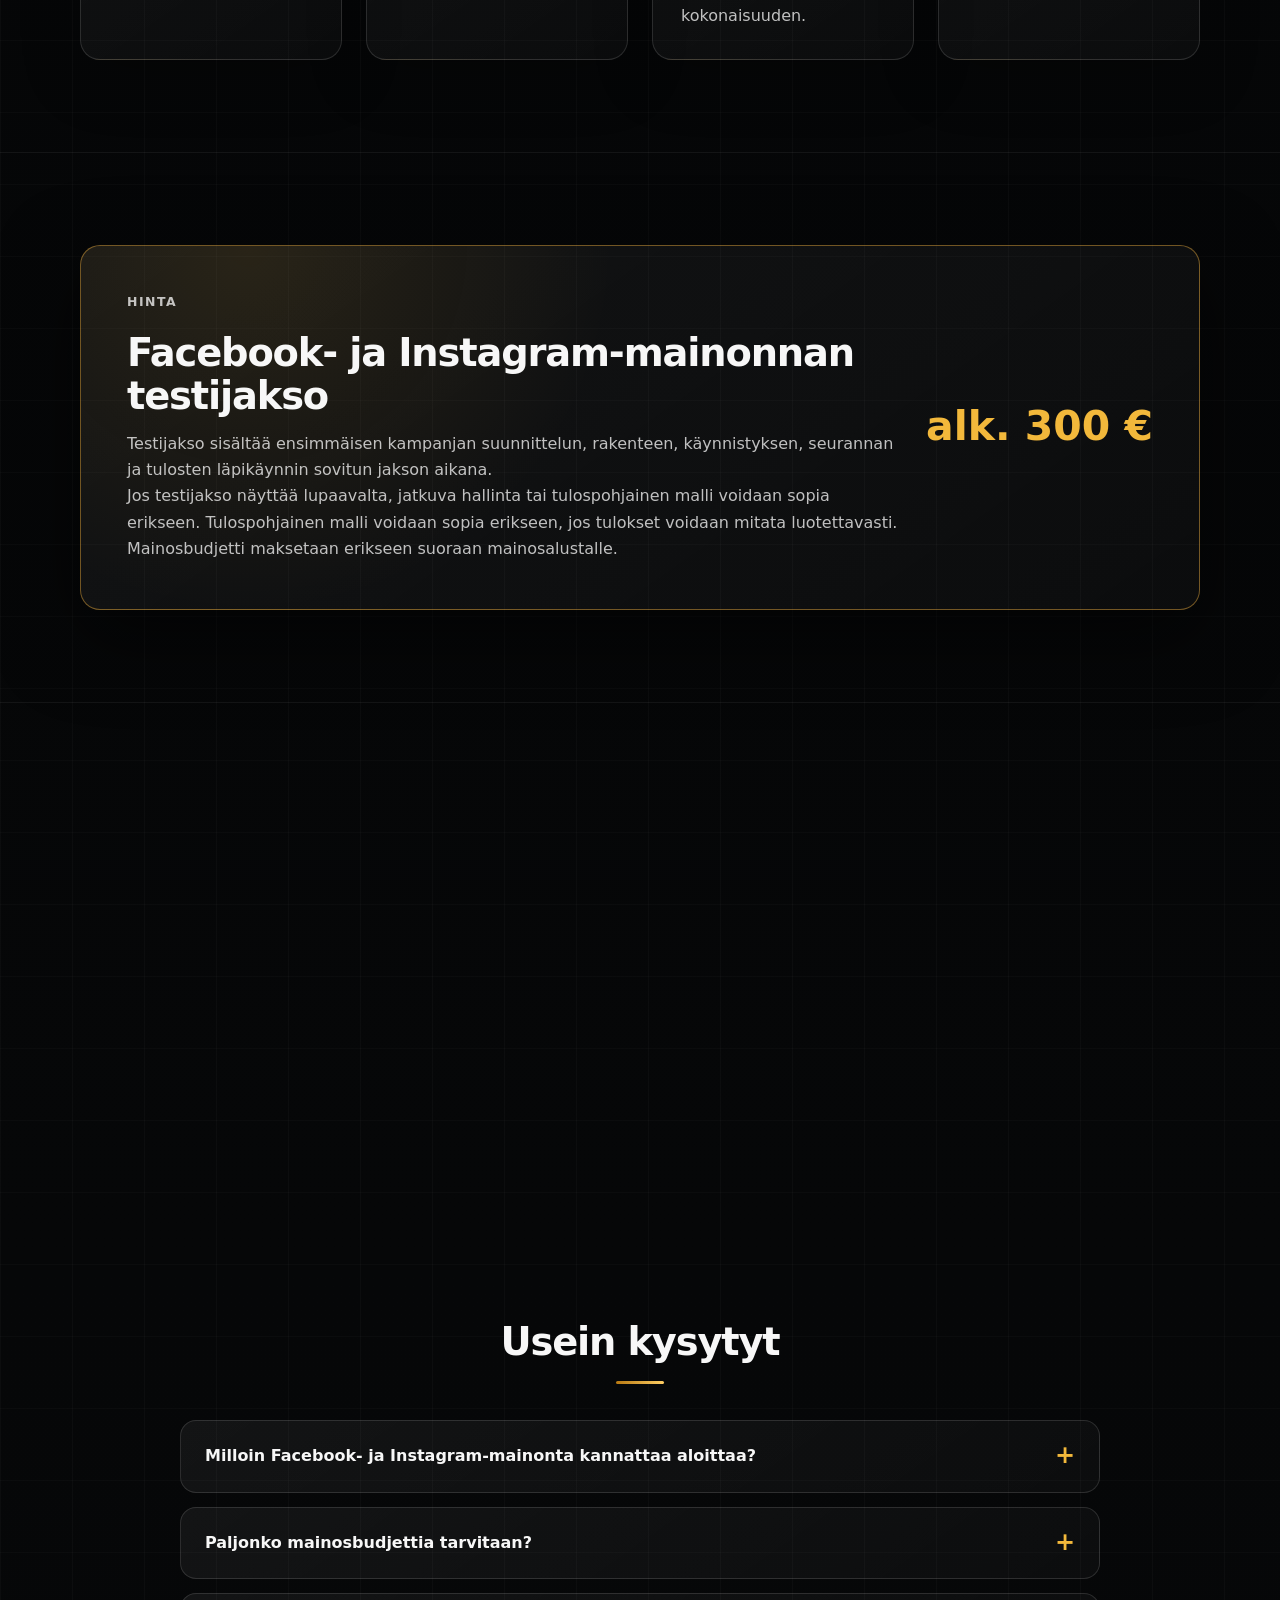
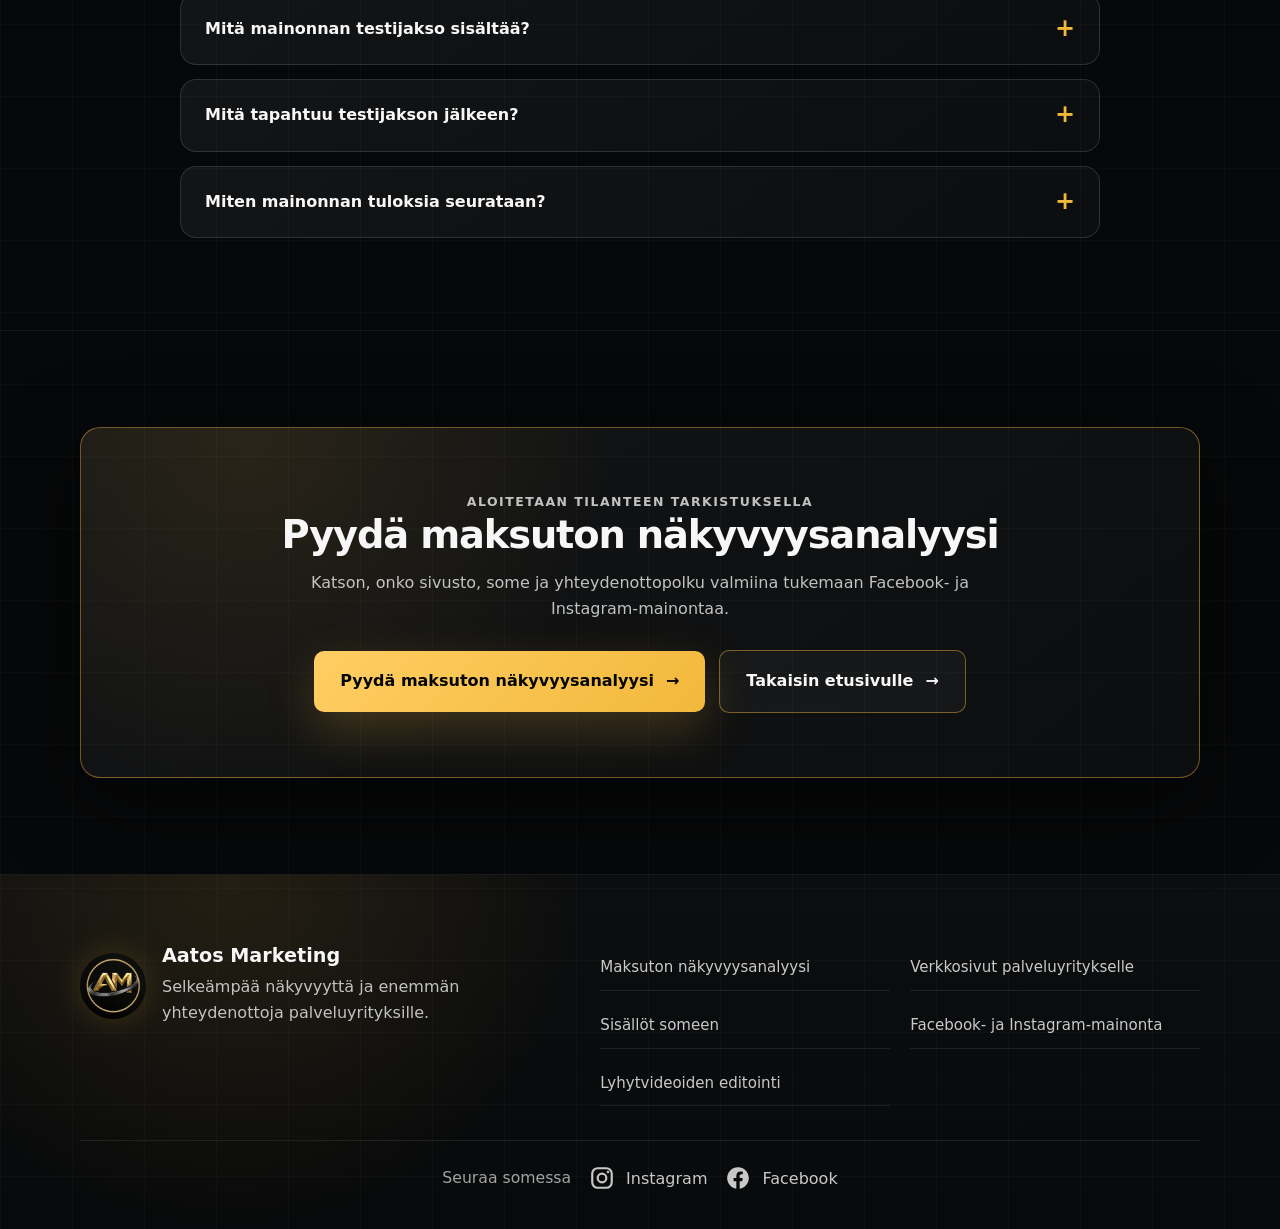
==== commit 8d3b3270: "Restore latest local Facebook and Instagram page" ====
--- a/facebook-instagram-mainonta/index.html
+++ b/facebook-instagram-mainonta/index.html
@@ -4,7 +4,7 @@
   <meta charset="UTF-8" />
   <meta name="viewport" content="width=device-width, initial-scale=1.0" />
   <title>Facebook- ja Instagram-mainonta palveluyritykselle | Aatos Marketing</title>
-  <meta name="description" content="Facebook- ja Instagram-mainonta palveluyritykselle. Aatos Marketing auttaa Meta-mainonnan aloituksessa ja kuukausihallinnassa selkeillä tavoitteilla." />
+  <meta name="description" content="Facebook- ja Instagram-mainonta palveluyritykselle. Aatos Marketing auttaa testaamaan mainontaa selkeällä kampanjalla, seurannalla ja tulosten läpikäynnillä." />
   <link rel="canonical" href="https://aatosmarketing.fi/facebook-instagram-mainonta/" />
   <link rel="icon" type="image/png" href="/favicon.png?v=2">
   <link rel="shortcut icon" type="image/png" href="/favicon.png?v=2">
@@ -48,7 +48,7 @@
     .actions { display:flex; flex-wrap:wrap; gap:14px; align-items:center; margin-top:28px; }
     .btn { display:inline-flex; align-items:center; justify-content:center; gap:12px; min-height:58px; padding:17px 26px; border-radius:10px; font-weight:850; transition:transform 180ms ease, box-shadow 180ms ease; }
     .btn:hover { transform:translateY(-2px); }
-    .btn-primary { background:linear-gradient(135deg,var(--gold-2),var(--gold)); color:#0b0b0b; box-shadow:0 18px 48px rgba(242,184,59,0.22); }
+    .btn-primary { background:linear-gradient(135deg,var(--gold-2),var(--gold)); color: #050607; opacity: 1; text-shadow: none; box-shadow:0 18px 48px rgba(242,184,59,0.22); }
     .btn-secondary { border:1px solid rgba(242,184,59,0.45); background:rgba(255,255,255,0.035); color:var(--text); }
     .hero-card, .card, .price-panel, .cta-panel { background:radial-gradient(circle at 15% 0%, rgba(242,184,59,0.10), transparent 36%), linear-gradient(145deg, var(--panel), var(--panel-soft)); border:1px solid var(--border); border-radius:20px; box-shadow:0 18px 60px rgba(0,0,0,0.24); }
     .hero-card { border-color:rgba(238,174,61,0.45); padding:clamp(28px,4vw,42px); box-shadow:var(--shadow); }
@@ -69,7 +69,7 @@
     .card { padding:30px 28px; }
     .card h3 { font-size:1.22rem; margin-bottom:10px; line-height:1.25; }
     .card a { color:var(--gold); font-weight:850; }
-    .step-number { width:46px; height:46px; border-radius:999px; background:linear-gradient(135deg,var(--gold-2),var(--gold)); color:#0b0b0b; display:grid; place-items:center; font-weight:900; margin-bottom:18px; }
+    .step-number { width:46px; height:46px; border-radius:999px; background:linear-gradient(135deg,var(--gold-2),var(--gold)); color: #050607; display:grid; place-items:center; font-weight:900; margin-bottom:18px; }
     .price-panel { border-color:rgba(238,174,61,0.45); padding:clamp(28px,5vw,46px); display:grid; grid-template-columns:minmax(0,1fr) auto; gap:26px; align-items:center; box-shadow:var(--shadow); }
     .price { display:block; color:var(--gold); font-size:clamp(1.8rem,3.2vw,2.8rem); font-weight:900; white-space:nowrap; }
     .faq-list { max-width:920px; margin:0 auto; display:grid; gap:14px; }
@@ -96,6 +96,26 @@
     .nav-links { gap: clamp(18px, 2.4vw, 34px); }
     .nav-links a { white-space: nowrap; transition: color 180ms ease, border-color 180ms ease, background 180ms ease; }
     .nav-cta { border-color: rgba(242,184,59,0.62); background: rgba(242,184,59,0.08); }
+    .nav-service { position: relative; display: flex; align-items: center; }
+    .nav-service-row { display: flex; align-items: center; gap: 6px; }
+    .service-menu-toggle { width: 30px; height: 30px; display: inline-grid; place-items: center; border: 1px solid rgba(242,184,59,0.34); border-radius: 999px; background: rgba(242,184,59,0.08); color: rgba(255,255,255,0.82); cursor: pointer; line-height: 1; transition: color 180ms ease, border-color 180ms ease, background 180ms ease, transform 180ms ease; }
+    .service-menu-toggle:hover { color: var(--gold); border-color: rgba(242,184,59,0.58); background: rgba(242,184,59,0.12); }
+    .service-menu { position: absolute; top: calc(100% + 18px); left: 50%; width: min(300px, calc(100vw - 36px)); padding: 10px; border: 1px solid rgba(242,184,59,0.28); border-radius: 14px; background: linear-gradient(145deg, rgba(14,15,16,0.98), rgba(8,9,10,0.96)); box-shadow: 0 22px 60px rgba(0,0,0,0.42), 0 0 28px rgba(242,184,59,0.10); opacity: 0; visibility: hidden; pointer-events: none; transform: translate(-50%, 8px); transition: opacity 180ms ease, visibility 180ms ease, transform 180ms ease, border-color 180ms ease; z-index: 90; }
+    .service-menu a { display: block; padding: 11px 13px; border-radius: 10px; color: rgba(255,255,255,0.78); white-space: normal; line-height: 1.25; transition: color 180ms ease, background 180ms ease, transform 180ms ease; }
+    .service-menu a:hover { color: var(--gold); background: rgba(242,184,59,0.08); transform: translateX(2px); }
+    .nav-service:hover .service-menu,
+    .nav-service:focus-within .service-menu,
+    .nav-service.open .service-menu { opacity: 1; visibility: visible; pointer-events: auto; transform: translate(-50%, 0); }
+    .nav-service.open .service-menu-toggle { color: var(--gold); border-color: rgba(242,184,59,0.58); transform: rotate(180deg); }
+    @media (max-width: 980px) {
+      .nav-service { display: block; border-radius: 10px; background: rgba(255,255,255,0.035); }
+      .nav-service-row { align-items: center; }
+      .nav-service-row > a { flex: 1; background: transparent; }
+      .service-menu-toggle { width: 42px; height: 42px; margin-right: 6px; }
+      .service-menu { position: static; display: none; width: auto; padding: 8px; margin: 0 8px 8px; opacity: 1; visibility: visible; pointer-events: auto; transform: none; box-shadow: none; border-color: rgba(242,184,59,0.20); background: rgba(0,0,0,0.18); }
+      .nav-service.open .service-menu { display: grid; gap: 4px; transform: none; }
+      .service-menu a { padding: 12px; background: rgba(255,255,255,0.028); }
+    }
     .card, .hero-card, .price-panel, .cta-panel, .direct-contact-card { transition: transform 220ms ease, border-color 220ms ease, box-shadow 220ms ease, background 220ms ease; will-change: transform; }
     .card:hover, .hero-card:hover, .price-panel:hover, .cta-panel:hover, .direct-contact-card:hover { transform: translateY(-5px); border-color: rgba(242,184,59,0.46); box-shadow: 0 0 34px rgba(242,184,59,0.12), 0 22px 70px rgba(0,0,0,0.34); }
     .service-grid { grid-template-columns: repeat(auto-fit, minmax(225px, 1fr)); gap: 28px; align-items: stretch; }
@@ -119,9 +139,52 @@
     .footer-links a { padding: 10px 0; border-bottom: 1px solid rgba(255,255,255,0.08); transition: color 180ms ease, border-color 180ms ease; }
     .footer-links a:hover { color: var(--gold); border-color: rgba(242,184,59,0.34); }
     .footer-social { grid-column: 1 / -1; display: flex; align-items: center; justify-content: center; gap: 18px; flex-wrap: wrap; padding-top: 24px; border-top: 1px solid rgba(255,255,255,0.08); color: rgba(255,255,255,0.78); }
-    .footer-social-label { color: rgba(255,255,255,0.62); }
+    .footer-social-label { color: rgba(255,255,255,0.62); font-size: 0.98rem; line-height: 1.2; }
+    .footer-social .social,
+    .social {
+      display: inline-flex;
+      align-items: center;
+      gap: 11px;
+      font-size: 1rem;
+      line-height: 1.2;
+      color: rgba(255,255,255,0.78);
+      transition: color 180ms ease, transform 180ms ease;
+    }
+    .footer-social .social svg,
+    .social svg {
+      width: 26px;
+      height: 26px;
+      flex: 0 0 26px;
+    }
+    .footer-social .social:hover,
+    .social:hover {
+      color: var(--gold);
+      transform: translateY(-1px);
+    }
     @media (max-width: 980px) { .service-grid { grid-template-columns: repeat(2, minmax(0, 1fr)); gap: 22px; } .footer-shell { grid-template-columns: 1fr; text-align: left; } .footer-social { justify-content: flex-start; } }
     @media (max-width: 620px) { .service-grid { grid-template-columns: 1fr; } .service-card { padding: 28px 22px; } .footer-brand { align-items: flex-start; } .footer-logo { width: 56px; height: 56px; } .footer-links { grid-template-columns: 1fr; } .footer-social { flex-direction: column; align-items: flex-start; gap: 12px; } }
+  
+    .btn-primary,
+    .btn-primary:visited,
+    .btn-primary:hover,
+    .btn-primary:focus-visible,
+    .btn-primary:active,
+    .btn-primary span,
+    .btn-primary svg,
+    .btn-primary .icon,
+    .btn-primary::before,
+    .btn-primary::after {
+      color: #050607 !important;
+      opacity: 1;
+      text-shadow: none;
+    }
+    .reveal { opacity: 0; transform: translateY(18px); transition: opacity 620ms ease, transform 620ms ease; }
+    .reveal.is-visible { opacity: 1; transform: translateY(0); }
+    @media (prefers-reduced-motion: reduce) {
+      html { scroll-behavior: auto; }
+      .btn, .card, .hero-card, .price-panel, .cta-panel, .direct-contact-card, .reveal { transition: none; }
+      .reveal { opacity: 1; transform: none; }
+    }
   </style>
 
   <!-- Meta Pixel Code -->
@@ -142,26 +205,38 @@
 </head>
 <body>
   <div class="page">
-    <header class="header"><div class="container"><nav class="nav"><a class="brand" href="/" aria-label="Aatos Marketing etusivu"><img class="brand-logo" src="/AM_logo.png" alt="Aatos Marketing logo"><div class="brand-text"><strong>AATOS</strong><span>MARKETING</span></div></a><button class="menu-btn" id="menuBtn" aria-label="Avaa valikko">☰</button><div class="nav-links" id="navLinks"><a href="/#palvelut">Palvelut</a><a href="/#hinnasto">Hinnasto</a><a class="nav-cta" href="/#yhteys">Yhteys</a></div></nav></div></header>
+    <header class="header"><div class="container"><nav class="nav"><a class="brand" href="/" aria-label="Aatos Marketing etusivu"><img class="brand-logo" src="/AM_logo.png" alt="Aatos Marketing logo"><div class="brand-text"><strong>AATOS</strong><span>MARKETING</span></div></a><button class="menu-btn" id="menuBtn" aria-label="Avaa valikko">☰</button><div class="nav-links" id="navLinks"><a href="/">Etusivu</a><div class="nav-service">
+  <div class="nav-service-row">
+    <a href="/#palvelut">Palvelut</a>
+    <button class="service-menu-toggle" type="button" aria-label="Avaa palveluvalikko" aria-expanded="false">⌄</button>
+  </div>
+  <div class="service-menu" aria-label="Palvelut">
+    <a href="/maksuton-nakyvyysanalyysi/">Maksuton näkyvyysanalyysi</a>
+    <a href="/verkkosivut-palveluyritykselle/">Verkkosivut palveluyritykselle</a>
+    <a href="/some-markkinointi-palveluyrityksille/">Sisällöt someen</a>
+    <a href="/facebook-instagram-mainonta/">Facebook- ja Instagram-mainonta</a>
+    <a href="/videoeditointi/">Lyhytvideoiden editointi</a>
+  </div>
+</div><a href="/#hinnasto">Hinnasto</a><a class="nav-cta" href="/#yhteys">Yhteys</a></div></nav></div></header>
 
     <main>
-      <section class="hero"><div class="container hero-inner"><div><p class="eyebrow">Facebook- ja Instagram-mainonta</p><h1><span class="gold">Meta-mainonta</span> palveluyritykselle, joka haluaa lisää yhteydenottoja.</h1><p class="lead">Autan rakentamaan selkeän Facebook- ja Instagram-mainonnan kokonaisuuden, jossa tavoite, viesti, kohderyhmä ja jatkopolku tukevat yhteydenottoja.</p><div class="actions"><a class="btn btn-primary" href="/#yhteys">Pyydä maksuton näkyvyysanalyysi <span>→</span></a><a class="btn btn-secondary" href="#hinta">Katso hinnat <span>→</span></a></div></div><aside class="hero-card"><h2>Meta-mainonnan aloitus alk. 300 €</h2><ul class="check-list"><li>Kampanjarakenne ja tavoite</li><li>Facebook- ja Instagram-mainonta</li><li>Kuukausihallinta alk. 250 €/kk</li><li>Mainosbudjetti maksetaan erikseen mainosalustalle</li></ul></aside></div></section>
-
-      <section class="section"><div class="container"><div class="section-title"><h2>Kenelle palvelu sopii?</h2><p>Palvelu sopii palveluyritykselle, joka haluaa tavoittaa oikeita ihmisiä paikallisesti tai tietyn kohderyhmän sisällä.</p><div class="title-line"></div></div><div class="grid-3"><article class="card"><h3>Paikallisille palveluille</h3><p>Kun palvelu ostetaan yhteydenoton, varauksen tai tarjouspyynnön kautta, mainonnan pitää tehdä seuraava askel helpoksi.</p></article><article class="card"><h3>Yrityksille, joilla on selkeä tarjous</h3><p>Mainonta toimii parhaiten, kun palvelu, hyöty ja yhteydenottopolku ovat riittävän selkeät.</p></article><article class="card"><h3>Kasvua hakeville yrityksille</h3><p>Meta-mainonta voi tuoda näkyvyyttä nopeammin kuin pelkkä orgaaninen sisältö, kun kokonaisuus on rakennettu järkevästi.</p></article></div></div></section>
-
-      <section class="section"><div class="container"><div class="section-title"><h2>Mitä asiakas saa?</h2><p>Tavoitteena on mainonta, jossa jokainen osa tukee yhteydenottoa eikä kampanja jää vain näkyvyyden ostamiseksi.</p><div class="title-line"></div></div><div class="grid-2"><article class="card"><h3>Aloitus ja kampanjarakenne</h3><ul class="check-list"><li>Tavoitteen ja kohderyhmän määrittely</li><li>Mainosviestin ja kulman selkeytys</li><li>Kampanjan perusasetukset</li><li>Yhteydenottopolun tarkistus</li></ul></article><article class="card"><h3>Kuukausihallinta</h3><ul class="check-list"><li>Tulosten seuranta</li><li>Mainosten kevyt optimointi</li><li>Selkeä jatkokehitys</li><li>Raportointi sovitulla tasolla</li></ul></article></div></div></section>
-
-      <section class="section"><div class="container"><div class="section-title"><h2>Miksi Meta-mainonta voi tuoda lisää yhteydenottoja?</h2><p>Facebook- ja Instagram-mainonta auttaa viemään selkeän palveluviestin oikeiden ihmisten eteen. Kun mainos ja laskeutumissivu vastaavat asiakkaan tarpeeseen, yhteydenoton kynnys madaltuu.</p><div class="title-line"></div></div><div class="grid-3"><article class="card"><h3>Oikeampi kohderyhmä</h3><p>Mainontaa voidaan suunnata ihmisille, joille palvelu on todennäköisesti ajankohtainen.</p></article><article class="card"><h3>Selkeä viesti toistuu</h3><p>Asiakas näkee yrityksen ja tarjonnan useammin, mikä auttaa luottamuksen rakentamisessa.</p></article><article class="card"><h3>Yhteydenotto ohjataan suoraan</h3><p>Mainos ohjaa sivulle tai lomakkeeseen, jossa seuraava askel on näkyvä ja helppo.</p></article></div></div></section>
+      <section class="hero"><div class="container hero-inner"><div><p class="eyebrow">Facebook- ja Instagram-mainonta</p><h1><span class="gold">Facebook- ja Instagram-mainonta</span> palveluyritykselle</h1><p class="lead">Autan rakentamaan selkeän Facebook- ja Instagram-mainonnan kokonaisuuden, jossa tavoite, viesti, kohderyhmä ja jatkopolku tukevat yhteydenottoja.</p><div class="actions"><a class="btn btn-primary" href="/#yhteys">Pyydä maksuton näkyvyysanalyysi <span>→</span></a><a class="btn btn-secondary" href="#hinta">Katso hinnat <span>→</span></a></div></div><aside class="hero-card"><h2>Facebook- ja Instagram-mainonnan testijakso alk. 300 €</h2><ul class="check-list"><li>Kampanjarakenne ja tavoite</li><li>Ensimmäinen Facebook- ja Instagram-kampanja</li><li>Seuranta ja tulosten läpikäynti</li><li>Mainosbudjetti maksetaan erikseen mainosalustalle</li></ul></aside></div></section>
+
+      <section class="section"><div class="container"><div class="section-title"><h2>Kenelle palvelu sopii?</h2><p>Palvelu sopii palveluyritykselle, joka haluaa tavoittaa oikeita ihmisiä paikallisesti tai tietyn kohderyhmän sisällä.</p><div class="title-line"></div></div><div class="grid-3"><article class="card"><h3>Paikallisille palveluille</h3><p>Kun palvelu ostetaan yhteydenoton, varauksen tai tarjouspyynnön kautta, mainonnan pitää tehdä seuraava askel helpoksi.</p></article><article class="card"><h3>Yrityksille, joilla on selkeä tarjous</h3><p>Mainonta toimii parhaiten, kun palvelu, hyöty ja yhteydenottopolku ovat riittävän selkeät.</p></article><article class="card"><h3>Kasvua hakeville yrityksille</h3><p>Facebook- ja Instagram-mainonta voi tuoda näkyvyyttä nopeammin kuin pelkkä orgaaninen sisältö, kun kokonaisuus on rakennettu järkevästi.</p></article></div></div></section>
+
+      <section class="section"><div class="container"><div class="section-title"><h2>Mitä saat?</h2><p>Tavoitteena on mainonta, jossa jokainen osa tukee yhteydenottoa eikä kampanja jää vain näkyvyyden ostamiseksi.</p><div class="title-line"></div></div><div class="grid-2"><article class="card"><h3>Aloitus ja kampanjarakenne</h3><ul class="check-list"><li>Tavoitteen ja kohderyhmän määrittely</li><li>Mainosviestin ja kulman selkeytys</li><li>Kampanjan perusasetukset</li><li>Yhteydenottopolun tarkistus</li></ul></article><article class="card"><h3>Testijakson seuranta</h3><ul class="check-list"><li>Tulosten seuranta</li><li>Mainosten kevyt optimointi</li><li>Tulosten läpikäynti sovitun jakson aikana</li><li>Selkeä suositus mahdollisesta jatkosta</li></ul></article></div></div></section>
+
+      <section class="section"><div class="container"><div class="section-title"><h2>Miksi Facebook- ja Instagram-mainonta voi tuoda lisää yhteydenottoja?</h2><p>Facebook- ja Instagram-mainonta auttaa viemään selkeän palveluviestin oikeiden ihmisten eteen. Kun mainos ja laskeutumissivu vastaavat asiakkaan tarpeeseen, yhteydenoton kynnys madaltuu.</p><div class="title-line"></div></div><div class="grid-3"><article class="card"><h3>Oikeampi kohderyhmä</h3><p>Mainontaa voidaan suunnata ihmisille, joille palvelu on todennäköisesti ajankohtainen.</p></article><article class="card"><h3>Selkeä viesti toistuu</h3><p>Asiakas näkee yrityksen ja tarjonnan useammin, mikä auttaa luottamuksen rakentamisessa.</p></article><article class="card"><h3>Yhteydenotto ohjataan suoraan</h3><p>Mainos ohjaa sivulle tai lomakkeeseen, jossa seuraava askel on näkyvä ja helppo.</p></article></div></div></section>
 
       <section class="section"><div class="container"><div class="section-title center"><h2>Prosessi 1-4 vaiheessa</h2><div class="title-line"></div></div><div class="process-grid"><article class="card"><div class="step-number">1</div><h3>Lähtötilanne</h3><p>Katsotaan palvelu, nykyinen sivu, some ja tavoite.</p></article><article class="card"><div class="step-number">2</div><h3>Mainoskulma</h3><p>Valitaan kohderyhmä, viesti ja yhteydenottoon ohjaava polku.</p></article><article class="card"><div class="step-number">3</div><h3>Kampanjan aloitus</h3><p>Rakennan perusrakenteen ja käynnistän sovitun kokonaisuuden.</p></article><article class="card"><div class="step-number">4</div><h3>Seuranta</h3><p>Katsotaan tuloksia ja kehitetään kampanjaa sovitun hallinnan mukaan.</p></article></div></div></section>
 
-      <section class="section" id="hinta"><div class="container"><div class="price-panel"><div><p class="eyebrow">Hinta</p><h2>Meta-mainonnan aloitus ja hallinta</h2><p>Meta-mainonnan aloitus alk. 300 €. Kuukausihallinta alk. 250 €/kk. Mainosbudjetti ei sisälly palvelumaksuun, vaan se veloitetaan erikseen suoraan mainosalustalta.</p></div><strong class="price">alk. 300 €</strong></div></div></section>
-
-      <section class="section"><div class="container"><div class="section-title"><h2>Tutustu myös</h2><p>Mainonta toimii parhaiten, kun sivusto ja sisältö tukevat samaa viestiä.</p><div class="title-line"></div></div><div class="grid-3"><article class="card"><h3>Verkkosivut</h3><p>Selkeä sivu tukee mainonnan tuloksia.</p><a href="/verkkosivut-palveluyritykselle/">Lue lisää →</a></article><article class="card"><h3>Somepostaukset</h3><p>Säännöllinen sisältö vahvistaa luottamusta mainonnan rinnalla.</p><a href="/some-markkinointi-palveluyrityksille/">Lue lisää →</a></article><article class="card"><h3>Maksuton näkyvyysanalyysi</h3><p>Hyvä ensimmäinen askel ennen mainonnan aloittamista.</p><a href="/maksuton-nakyvyysanalyysi/">Lue lisää →</a></article></div></div></section>
-
-      <section class="section" id="faq"><div class="container"><div class="section-title center"><h2>Usein kysytyt kysymykset</h2><div class="title-line"></div></div><div class="faq-list"><details class="faq-item"><summary>Mitä Meta-mainonta tarkoittaa?</summary><p>Meta-mainonta tarkoittaa Facebookin ja Instagramin mainontaa. Sitä voidaan käyttää esimerkiksi yhteydenottojen, varausten tai näkyvyyden kasvattamiseen.</p></details><details class="faq-item"><summary>Sisältyykö mainosbudjetti hintaan?</summary><p>Ei. Mainosbudjetti maksetaan erikseen suoraan mainosalustalle. Palvelumaksu kattaa työn, asetukset ja sovitun hallinnan.</p></details><details class="faq-item"><summary>Tarvitaanko verkkosivut ennen mainontaa?</summary><p>Usein kyllä, tai vähintään selkeä yhteydenottopolku. Siksi tarkistan myös sivun ja lomakkeen ennen kampanjan rakentamista.</p></details><details class="faq-item"><summary>Kuinka nopeasti mainonta voidaan aloittaa?</summary><p>Kun tavoite, materiaali ja tarvittavat käyttöoikeudet ovat kunnossa, aloitus onnistuu yleensä kevyellä aikataululla.</p></details></div></div></section>
-
-      <section class="cta-section"><div class="container"><div class="cta-panel"><p class="eyebrow">Aloitetaan tilanteen tarkistuksella</p><h2>Pyydä maksuton näkyvyysanalyysi</h2><p>Katson, onko sivusto, some ja yhteydenottopolku valmiina tukemaan Meta-mainontaa.</p><div class="actions" style="justify-content:center;"><a class="btn btn-primary" href="/#yhteys">Pyydä maksuton näkyvyysanalyysi <span>→</span></a><a class="btn btn-secondary" href="/">Takaisin etusivulle <span>→</span></a></div></div></div></section>
+      <section class="section" id="hinta"><div class="container"><div class="price-panel"><div><p class="eyebrow">Hinta</p><h2>Facebook- ja Instagram-mainonnan testijakso</h2><p>Testijakso sisältää ensimmäisen kampanjan suunnittelun, rakenteen, käynnistyksen, seurannan ja tulosten läpikäynnin sovitun jakson aikana.</p><p>Jos testijakso näyttää lupaavalta, jatkuva hallinta tai tulospohjainen malli voidaan sopia erikseen. Tulospohjainen malli voidaan sopia erikseen, jos tulokset voidaan mitata luotettavasti.</p><p>Mainosbudjetti maksetaan erikseen suoraan mainosalustalle.</p></div><strong class="price">alk. 300 €</strong></div></div></section>
+
+<section class="section"><div class="container"><div class="section-title"><h2>Tutustu myös</h2><p>Mainonta toimii parhaiten, kun sivusto ja sisältö tukevat samaa viestiä.</p><div class="title-line"></div></div><div class="grid-3"><article class="card"><h3>Verkkosivut</h3><p>Selkeä sivu tukee mainonnan tuloksia.</p><a href="/verkkosivut-palveluyritykselle/">Lue lisää →</a></article><article class="card"><h3>Sisällöt someen</h3><p>Säännöllinen sisältö vahvistaa luottamusta mainonnan rinnalla.</p><a href="/some-markkinointi-palveluyrityksille/">Lue lisää →</a></article><article class="card"><h3>Maksuton näkyvyysanalyysi</h3><p>Hyvä ensimmäinen askel ennen mainonnan aloittamista.</p><a href="/maksuton-nakyvyysanalyysi/">Lue lisää →</a></article></div></div></section>
+
+      <section class="section" id="faq"><div class="container"><div class="section-title center"><h2>Usein kysytyt</h2><div class="title-line"></div></div><div class="faq-list"><details class="faq-item"><summary>Milloin Facebook- ja Instagram-mainonta kannattaa aloittaa?</summary><p>Mainonta kannattaa aloittaa, kun sivusto tai yhteydenottopolku on tarpeeksi selkeä. Jos asiakas ei ymmärrä palvelua tai tiedä miten ottaa yhteyttä, mainonta ohjaa vain lisää ihmisiä keskeneräiseen polkuun.</p></details><details class="faq-item"><summary>Paljonko mainosbudjettia tarvitaan?</summary><p>Pienessä testissä voidaan usein aloittaa maltillisella päiväbudjetilla. Sopiva budjetti riippuu palvelusta, alueesta ja tavoitteesta. Mainosbudjetti maksetaan erikseen suoraan mainosalustalle.</p></details><details class="faq-item"><summary>Mitä mainonnan testijakso sisältää?</summary><p>Testijaksoon kuuluu kampanjan suunnittelu, perusrakenne, käynnistys, seuranta ja tulosten läpikäynti sovitun jakson aikana.</p></details><details class="faq-item"><summary>Mitä tapahtuu testijakson jälkeen?</summary><p>Jos testijakso näyttää lupaavalta, jatkuva hallinta tai tulospohjainen malli voidaan sopia erikseen. Tulospohjainen malli sopii vain tilanteisiin, joissa tulokset voidaan mitata luotettavasti.</p></details><details class="faq-item"><summary>Miten mainonnan tuloksia seurataan?</summary><p>Tuloksia seurataan esimerkiksi klikkien, yhteydenottojen, lomakelähetysten ja kampanjan kustannusten kautta. Seuranta riippuu siitä, mitä sivustolle ja mainostilille voidaan teknisesti mitata.</p></details></div></div></section>
+
+      <section class="cta-section"><div class="container"><div class="cta-panel"><p class="eyebrow">Aloitetaan tilanteen tarkistuksella</p><h2>Pyydä maksuton näkyvyysanalyysi</h2><p>Katson, onko sivusto, some ja yhteydenottopolku valmiina tukemaan Facebook- ja Instagram-mainontaa.</p><div class="actions" style="justify-content:center;"><a class="btn btn-primary" href="/#yhteys">Pyydä maksuton näkyvyysanalyysi <span>→</span></a><a class="btn btn-secondary" href="/">Takaisin etusivulle <span>→</span></a></div></div></div></section>
     </main>
 
     <footer class="footer">
@@ -171,11 +246,11 @@
           <div><strong>Aatos Marketing</strong><p>Selkeämpää näkyvyyttä ja enemmän yhteydenottoja palveluyrityksille.</p></div>
         </div>
         <nav class="footer-links" aria-label="Palvelulinkit">
+          <a href="/maksuton-nakyvyysanalyysi/">Maksuton näkyvyysanalyysi</a>
           <a href="/verkkosivut-palveluyritykselle/">Verkkosivut palveluyritykselle</a>
+          <a href="/some-markkinointi-palveluyrityksille/">Sisällöt someen</a>
           <a href="/facebook-instagram-mainonta/">Facebook- ja Instagram-mainonta</a>
-          <a href="/some-markkinointi-palveluyrityksille/">Somepostaukset ja sisältö</a>
-          <a href="/videoeditointi/">Videoeditointi</a>
-          <a href="/maksuton-nakyvyysanalyysi/">Maksuton näkyvyysanalyysi</a>
+          <a href="/videoeditointi/">Lyhytvideoiden editointi</a>
         </nav>
         <div class="footer-social">
           <span class="footer-social-label">Seuraa somessa</span>
@@ -185,6 +260,43 @@
       </div>
     </footer>
   </div>
-  <script>const menuBtn=document.getElementById("menuBtn");const navLinks=document.getElementById("navLinks");menuBtn.addEventListener("click",()=>{navLinks.classList.toggle("open");menuBtn.textContent=navLinks.classList.contains("open")?"×":"☰";});document.querySelectorAll(".nav-links a").forEach(link=>{link.addEventListener("click",()=>{navLinks.classList.remove("open");menuBtn.textContent="☰";});});</script>
+  <script>const menuBtn=document.getElementById("menuBtn");const navLinks=document.getElementById("navLinks");menuBtn.addEventListener("click",()=>{navLinks.classList.toggle("open");menuBtn.textContent=navLinks.classList.contains("open")?"×":"☰";});    const serviceDropdown = document.querySelector(".nav-service");
+    const serviceToggle = document.querySelector(".service-menu-toggle");
+    if (serviceDropdown && serviceToggle) {
+      serviceToggle.addEventListener("click", (event) => {
+        event.preventDefault();
+        event.stopPropagation();
+        const isOpen = serviceDropdown.classList.toggle("open");
+        serviceToggle.setAttribute("aria-expanded", String(isOpen));
+      });
+      document.addEventListener("click", (event) => {
+        if (!serviceDropdown.contains(event.target)) {
+          serviceDropdown.classList.remove("open");
+          serviceToggle.setAttribute("aria-expanded", "false");
+        }
+      });
+    }document.querySelectorAll(".nav-links a").forEach(link=>{link.addEventListener("click",()=>{navLinks.classList.remove("open");menuBtn.textContent="☰";if(serviceDropdown&&serviceToggle){serviceDropdown.classList.remove("open");serviceToggle.setAttribute("aria-expanded","false");}});});
+    const reduceMotion = window.matchMedia("(prefers-reduced-motion: reduce)").matches;
+    const revealTargets = document.querySelectorAll(".hero, .section, .service-start, .service-card, .card, .price-panel, .contact-panel, .cta-panel, .footer");
+    revealTargets.forEach((el) => el.classList.add("reveal"));
+    if (reduceMotion) {
+      revealTargets.forEach((el) => el.classList.add("is-visible"));
+    } else {
+      const revealObserver = new IntersectionObserver((entries, observer) => {
+        entries.forEach((entry) => {
+          if (entry.isIntersecting) {
+            entry.target.classList.add("is-visible");
+            observer.unobserve(entry.target);
+          }
+        });
+      }, { threshold: 0.12, rootMargin: "0px 0px -8% 0px" });
+      revealTargets.forEach((el) => revealObserver.observe(el));
+    }
+  </script>
 </body>
 </html>
+
+
+
+
+
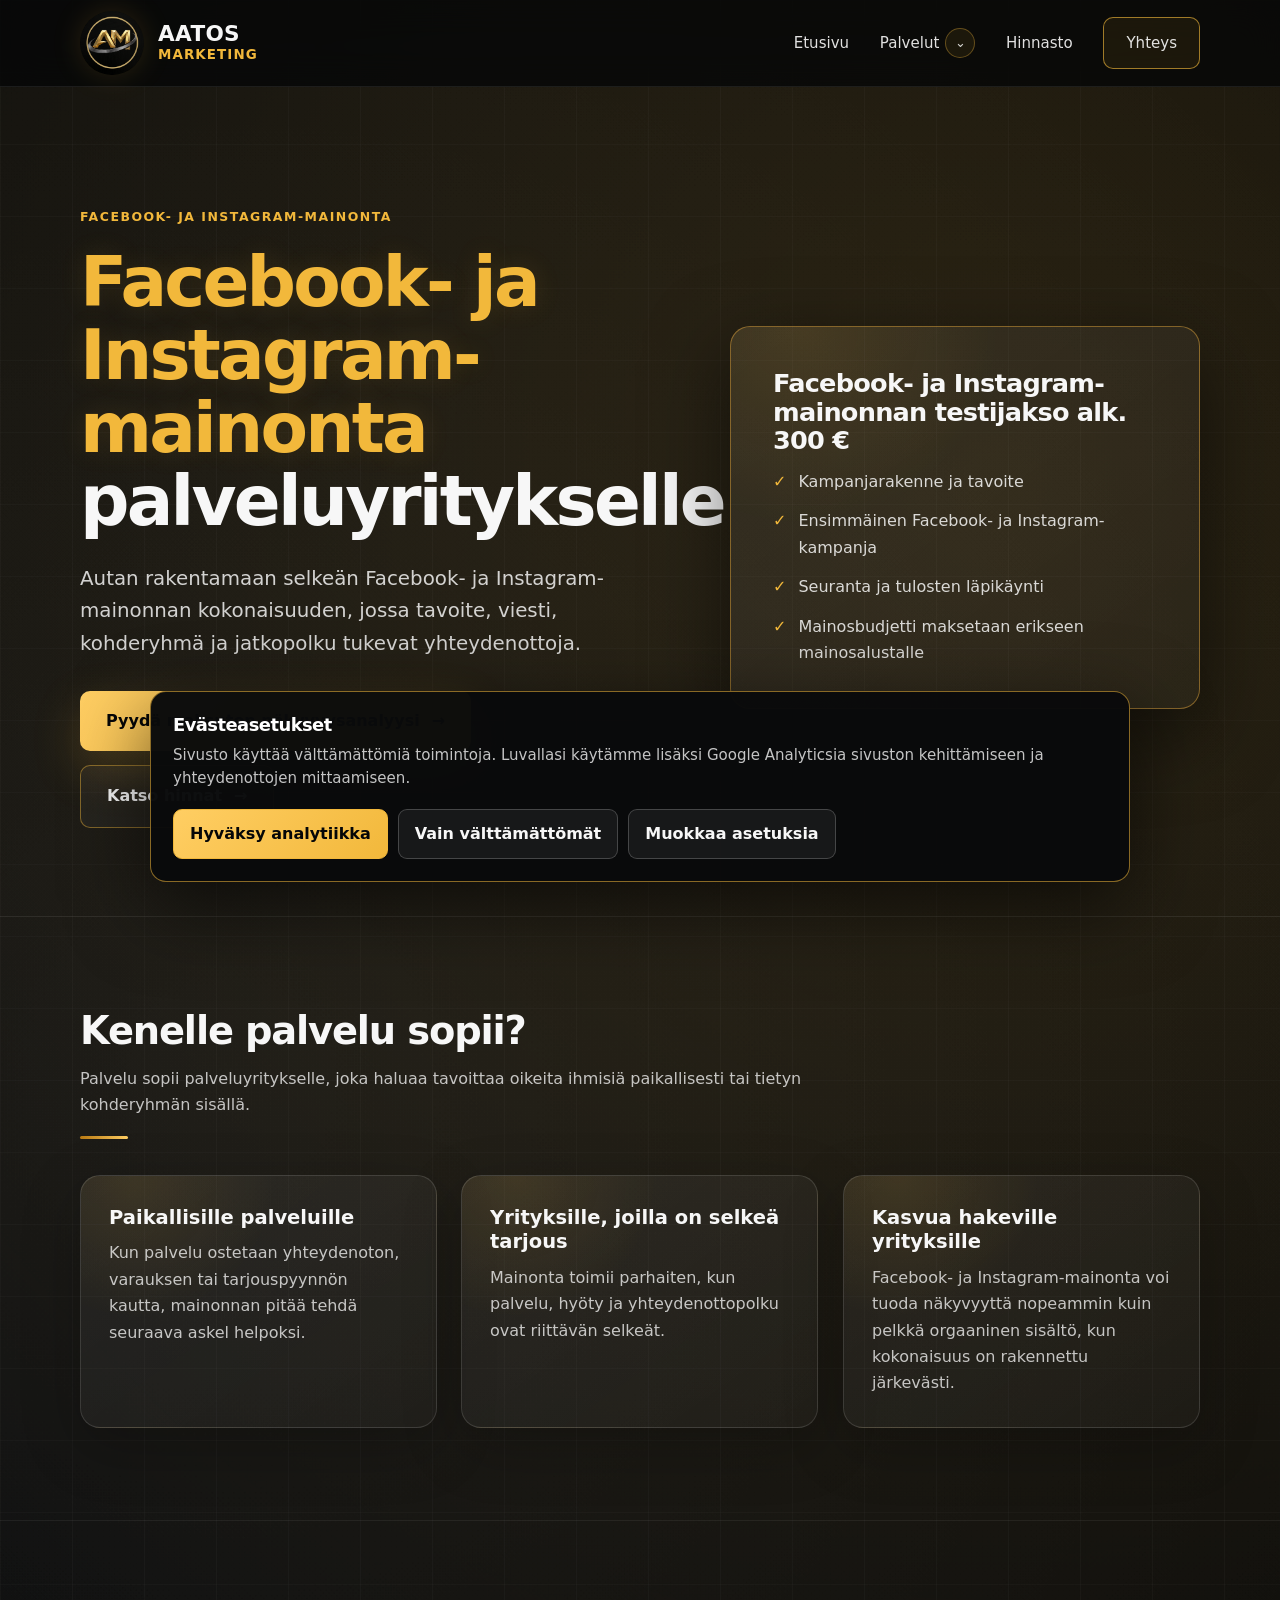
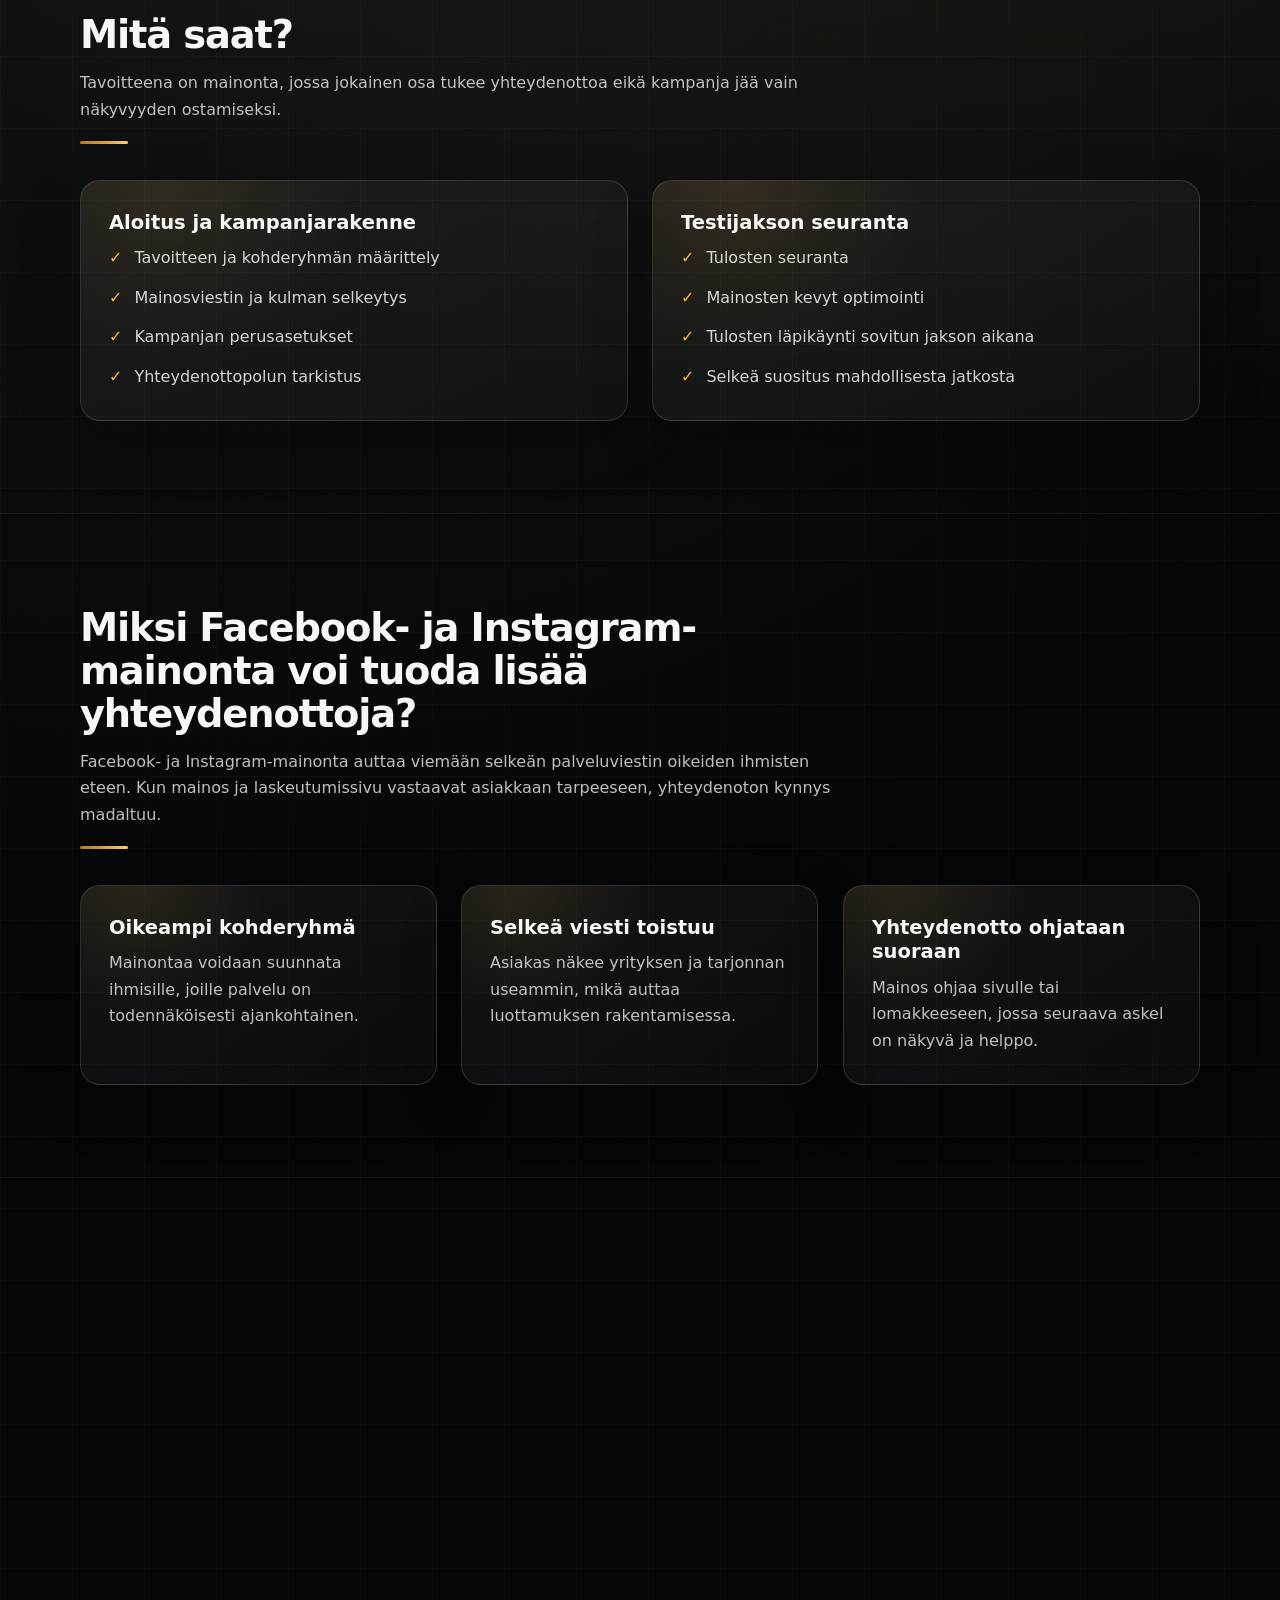
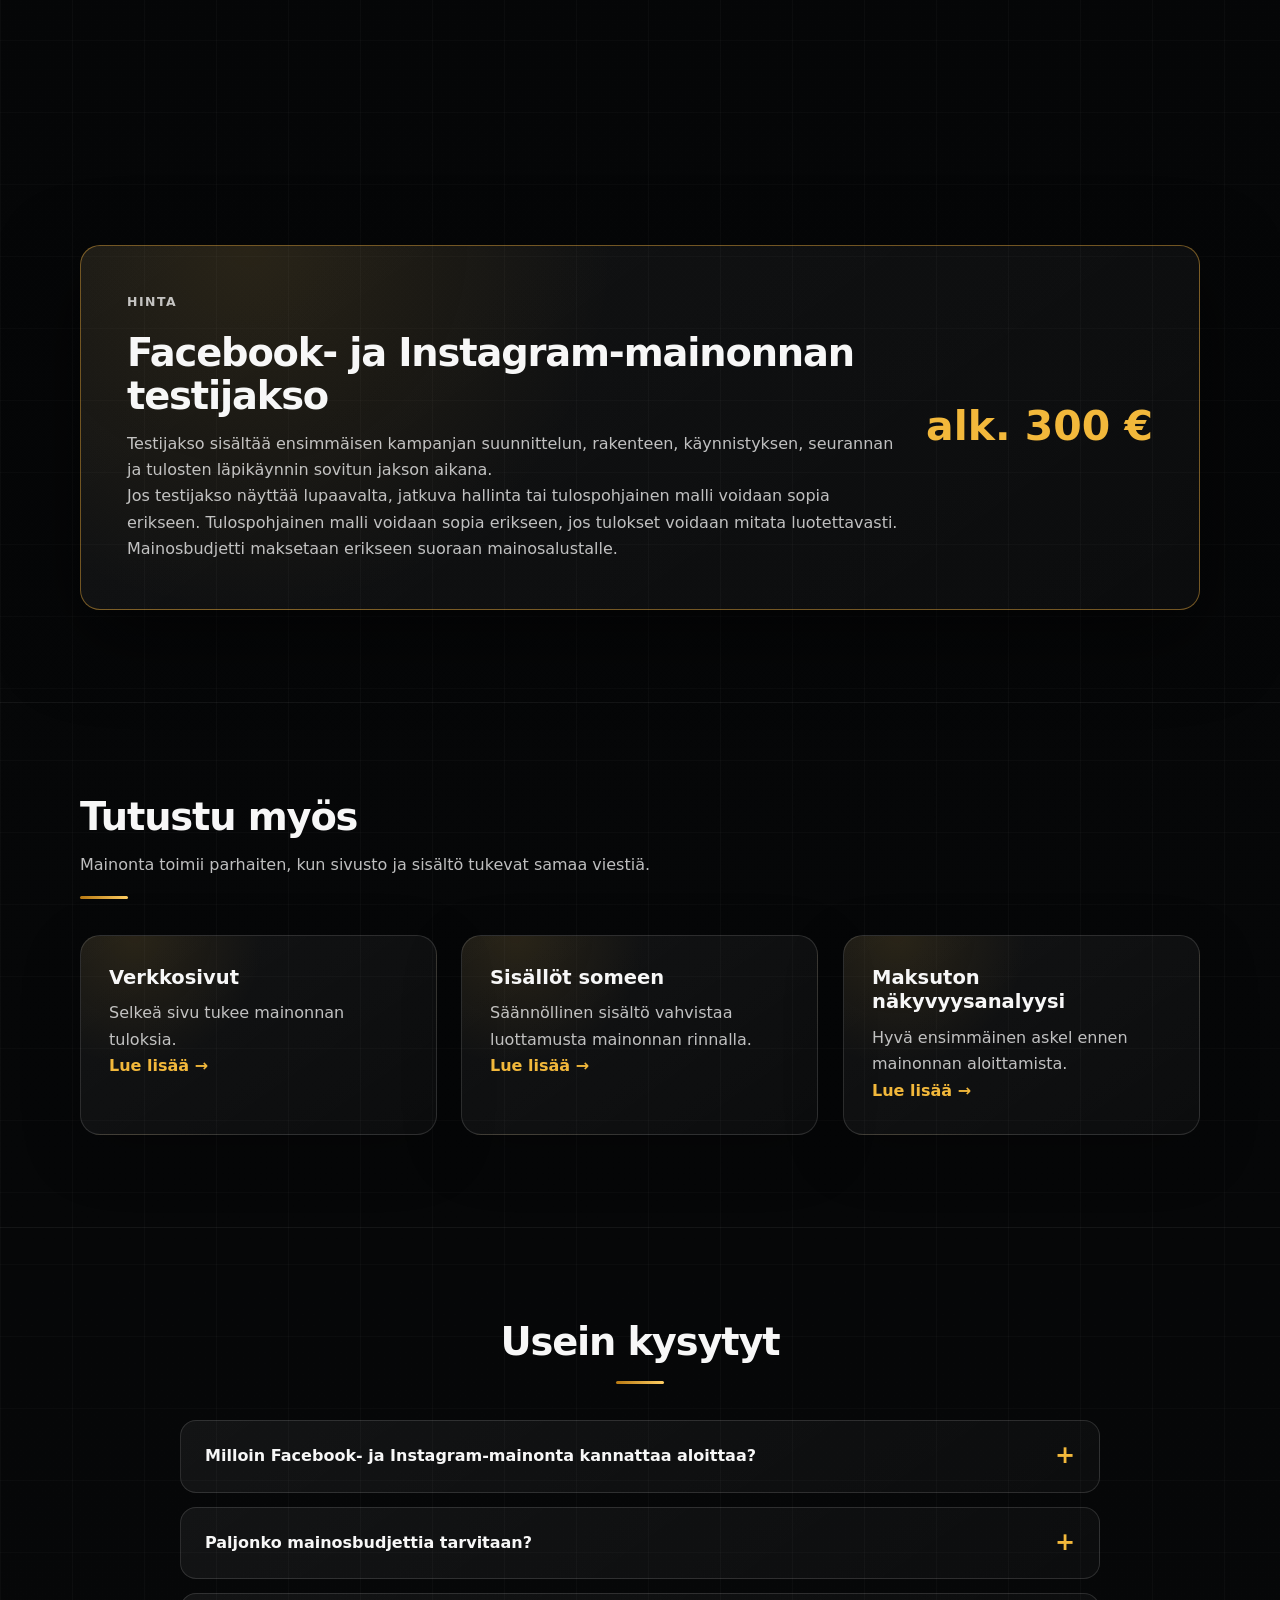
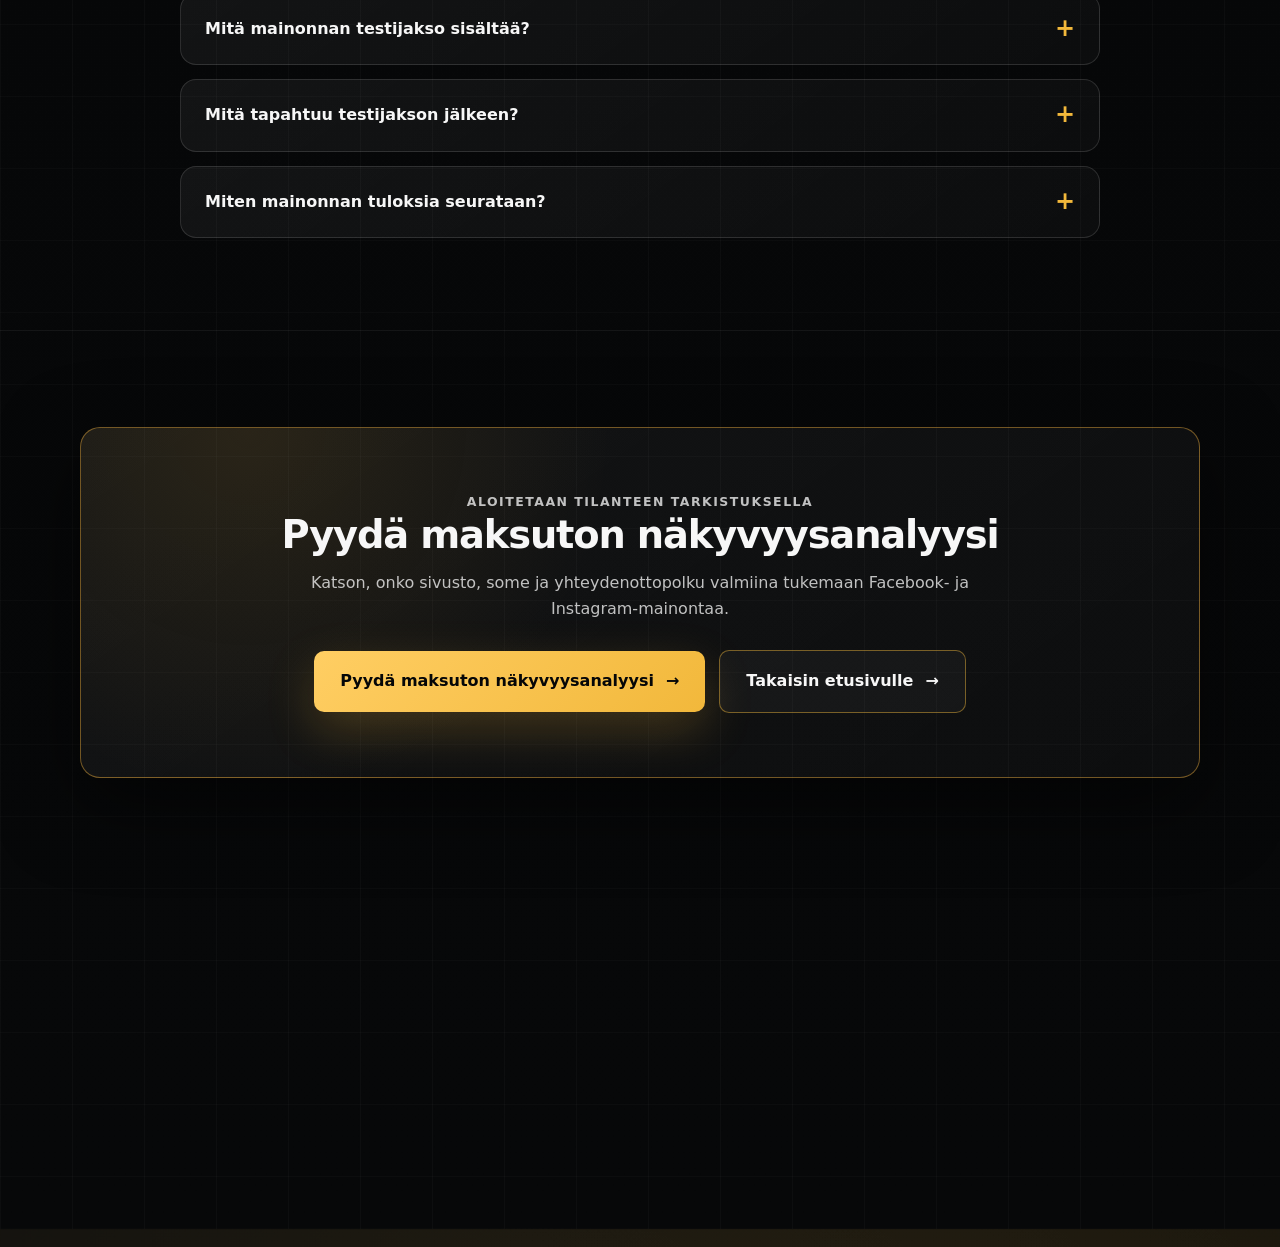
==== commit c306f732: "Install GTM and consent tracking" ====
--- a/facebook-instagram-mainonta/index.html
+++ b/facebook-instagram-mainonta/index.html
@@ -9,17 +9,7 @@
   <link rel="icon" type="image/png" href="/favicon.png?v=2">
   <link rel="shortcut icon" type="image/png" href="/favicon.png?v=2">
   <link rel="apple-touch-icon" href="/favicon.png?v=2">
-
-  <!-- Google tag (gtag.js) -->
-  <script async src="https://www.googletagmanager.com/gtag/js?id=G-CETXR485ET"></script>
-  <script>
-    window.dataLayer = window.dataLayer || [];
-    function gtag(){dataLayer.push(arguments);}
-    gtag('js', new Date());
-    gtag('config', 'G-CETXR485ET');
-  </script>
-
-  <style>
+<style>
     :root { --bg:#050607; --panel:rgba(255,255,255,0.055); --panel-soft:rgba(255,255,255,0.028); --border:rgba(255,255,255,0.13); --gold:#f2b83b; --gold-2:#ffce63; --text:#f7f7f7; --muted:rgba(255,255,255,0.74); --max:1120px; --shadow:0 25px 80px rgba(0,0,0,0.55); }
     * { box-sizing:border-box; margin:0; padding:0; }
     html { scroll-behavior:smooth; }
@@ -187,23 +177,51 @@
     }
   </style>
 
-  <!-- Meta Pixel Code -->
+  <!-- Consent Mode defaults: must run before Google Tag Manager -->
   <script>
-  !function(f,b,e,v,n,t,s)
-  {if(f.fbq)return;n=f.fbq=function(){n.callMethod?
-  n.callMethod.apply(n,arguments):n.queue.push(arguments)};
-  if(!f._fbq)f._fbq=n;n.push=n;n.loaded=!0;n.version='2.0';
-  n.queue=[];t=b.createElement(e);t.async=!0;
-  t.src=v;s=b.getElementsByTagName(e)[0];
-  s.parentNode.insertBefore(t,s)}(window, document,'script',
-  'https://connect.facebook.net/en_US/fbevents.js');
-  fbq('init', '26945439295122237');
-  fbq('track', 'PageView');
+    window.dataLayer = window.dataLayer || [];
+    window.gtag = window.gtag || function(){ window.dataLayer.push(arguments); };
+    (function () {
+      var preference = null;
+      try {
+        preference = JSON.parse(window.localStorage.getItem("aatos_cookie_consent_v1"));
+      } catch (error) {}
+      var analyticsGranted = preference && preference.analytics === true;
+      var marketingGranted = preference && preference.marketing === true;
+      window.gtag("consent", "default", {
+        analytics_storage: analyticsGranted ? "granted" : "denied",
+        ad_storage: marketingGranted ? "granted" : "denied",
+        ad_user_data: marketingGranted ? "granted" : "denied",
+        ad_personalization: marketingGranted ? "granted" : "denied",
+        functionality_storage: "granted",
+        security_storage: "granted",
+        wait_for_update: 500
+      });
+      window.gtag("set", "ads_data_redaction", true);
+      window.gtag("set", "url_passthrough", false);
+    })();
   </script>
-  <noscript><img height="1" width="1" style="display:none" src="https://www.facebook.com/tr?id=26945439295122237&ev=PageView&noscript=1" /></noscript>
-  <!-- End Meta Pixel Code -->
+
+  <!-- Google Tag Manager -->
+  <script>
+    (function(w,d,s,l,i){w[l]=w[l]||[];w[l].push({"gtm.start":
+    new Date().getTime(),event:"gtm.js"});var f=d.getElementsByTagName(s)[0],
+    j=d.createElement(s),dl=l!="dataLayer"?"&l="+l:"";j.async=true;j.src=
+    "https://www.googletagmanager.com/gtm.js?id="+i+dl;f.parentNode.insertBefore(j,f);
+    })(window,document,"script","dataLayer","GTM-T848QJ4K");
+  </script>
+  <!-- End Google Tag Manager -->
+
+  <link rel="stylesheet" href="/cookie-consent.css">
+  <script defer src="/cookie-consent.js"></script>
+
 </head>
 <body>
+  <!-- Google Tag Manager (noscript) -->
+  <noscript><iframe src="https://www.googletagmanager.com/ns.html?id=GTM-T848QJ4K"
+  height="0" width="0" style="display:none;visibility:hidden"></iframe></noscript>
+  <!-- End Google Tag Manager (noscript) -->
+
   <div class="page">
     <header class="header"><div class="container"><nav class="nav"><a class="brand" href="/" aria-label="Aatos Marketing etusivu"><img class="brand-logo" src="/AM_logo.png" alt="Aatos Marketing logo"><div class="brand-text"><strong>AATOS</strong><span>MARKETING</span></div></a><button class="menu-btn" id="menuBtn" aria-label="Avaa valikko">☰</button><div class="nav-links" id="navLinks"><a href="/">Etusivu</a><div class="nav-service">
   <div class="nav-service-row">
--- a/cookie-consent.css
+++ b/cookie-consent.css
@@ -0,0 +1,121 @@
+#aatos-cookie-banner,
+#aatos-cookie-settings,
+#aatos-cookie-preferences {
+  font-family: Inter, ui-sans-serif, system-ui, -apple-system, BlinkMacSystemFont, "Segoe UI", sans-serif;
+}
+#aatos-cookie-banner {
+  position: fixed;
+  inset: auto 18px 18px 18px;
+  z-index: 2147483000;
+  max-width: 980px;
+  margin: 0 auto;
+  padding: 22px;
+  color: #f7f7f7;
+  background: rgba(10, 11, 12, 0.98);
+  border: 1px solid rgba(242, 184, 59, 0.55);
+  border-radius: 16px;
+  box-shadow: 0 24px 80px rgba(0, 0, 0, 0.62);
+}
+#aatos-cookie-banner[hidden],
+#aatos-cookie-settings[hidden],
+#aatos-cookie-preferences[hidden] {
+  display: none !important;
+}
+.aatos-cookie-title {
+  margin: 0 0 8px;
+  color: #ffffff;
+  font-size: 1.12rem;
+  font-weight: 850;
+  line-height: 1.25;
+}
+.aatos-cookie-copy {
+  margin: 0;
+  color: rgba(255, 255, 255, 0.76);
+  font-size: 0.94rem;
+  line-height: 1.55;
+}
+.aatos-cookie-actions {
+  display: flex;
+  flex-wrap: wrap;
+  gap: 10px;
+  margin-top: 18px;
+}
+.aatos-cookie-button {
+  min-height: 44px;
+  padding: 11px 16px;
+  border: 1px solid rgba(255, 255, 255, 0.2);
+  border-radius: 9px;
+  color: #f7f7f7;
+  background: rgba(255, 255, 255, 0.06);
+  font: inherit;
+  font-weight: 800;
+  cursor: pointer;
+}
+.aatos-cookie-button:hover,
+.aatos-cookie-button:focus-visible {
+  border-color: rgba(242, 184, 59, 0.68);
+  outline: none;
+}
+.aatos-cookie-button--primary {
+  color: #050607;
+  background: linear-gradient(135deg, #ffce63, #f2b83b);
+  border-color: #f2b83b;
+}
+#aatos-cookie-settings {
+  margin-top: 18px;
+  padding-top: 18px;
+  border-top: 1px solid rgba(255, 255, 255, 0.12);
+}
+.aatos-cookie-choice {
+  display: flex;
+  align-items: flex-start;
+  gap: 12px;
+  margin-top: 14px;
+  color: rgba(255, 255, 255, 0.84);
+}
+.aatos-cookie-choice input {
+  width: 20px;
+  height: 20px;
+  min-height: 0;
+  margin-top: 2px;
+  accent-color: #f2b83b;
+}
+.aatos-cookie-choice strong {
+  display: block;
+  color: #ffffff;
+}
+.aatos-cookie-choice span {
+  display: block;
+  margin-top: 3px;
+  color: rgba(255, 255, 255, 0.66);
+  font-size: 0.88rem;
+}
+#aatos-cookie-preferences {
+  position: fixed;
+  left: 14px;
+  bottom: 14px;
+  z-index: 2147482999;
+  padding: 9px 12px;
+  color: #f7f7f7;
+  background: rgba(10, 11, 12, 0.94);
+  border: 1px solid rgba(242, 184, 59, 0.45);
+  border-radius: 999px;
+  font: inherit;
+  font-size: 0.78rem;
+  font-weight: 800;
+  cursor: pointer;
+}
+@media (max-width: 620px) {
+  #aatos-cookie-banner {
+    inset: auto 10px 10px 10px;
+    max-height: calc(100vh - 20px);
+    overflow-y: auto;
+    padding: 18px;
+  }
+  .aatos-cookie-actions {
+    display: grid;
+  }
+  .aatos-cookie-button {
+    width: 100%;
+  }
+}
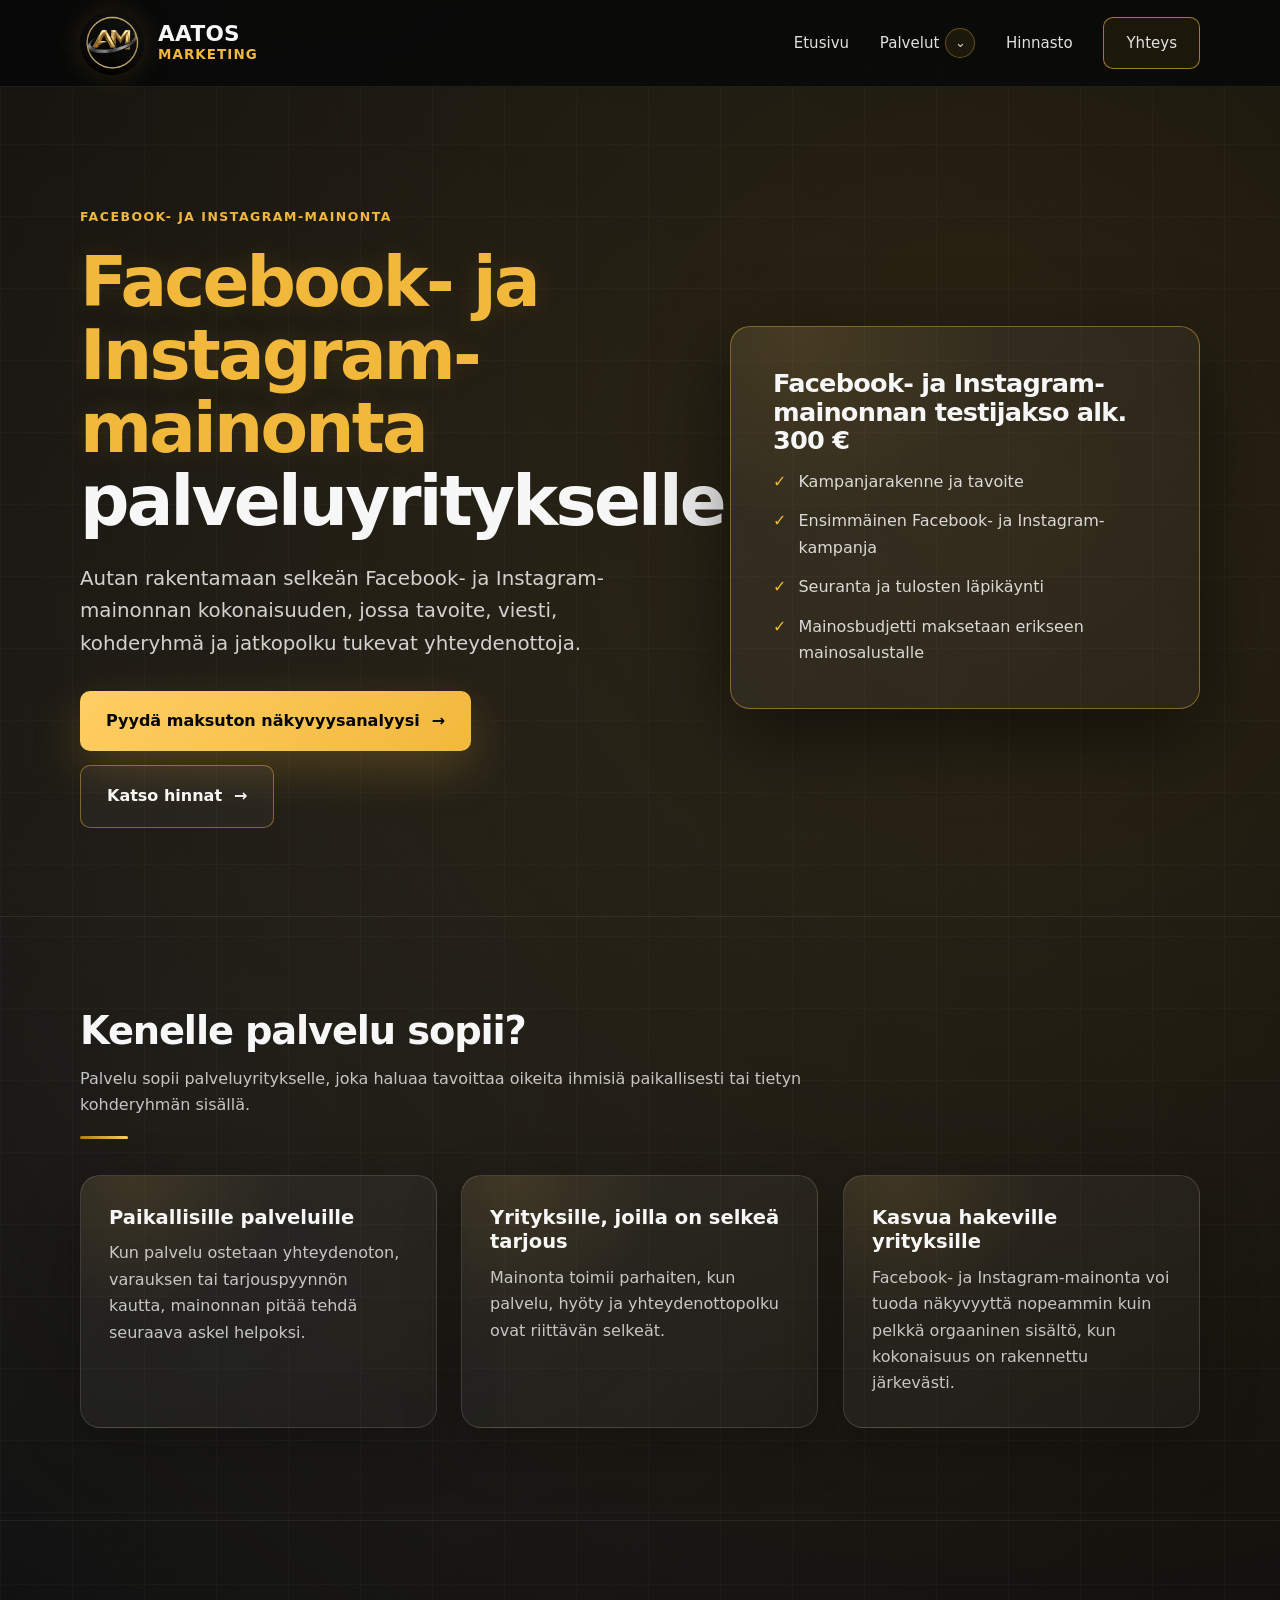
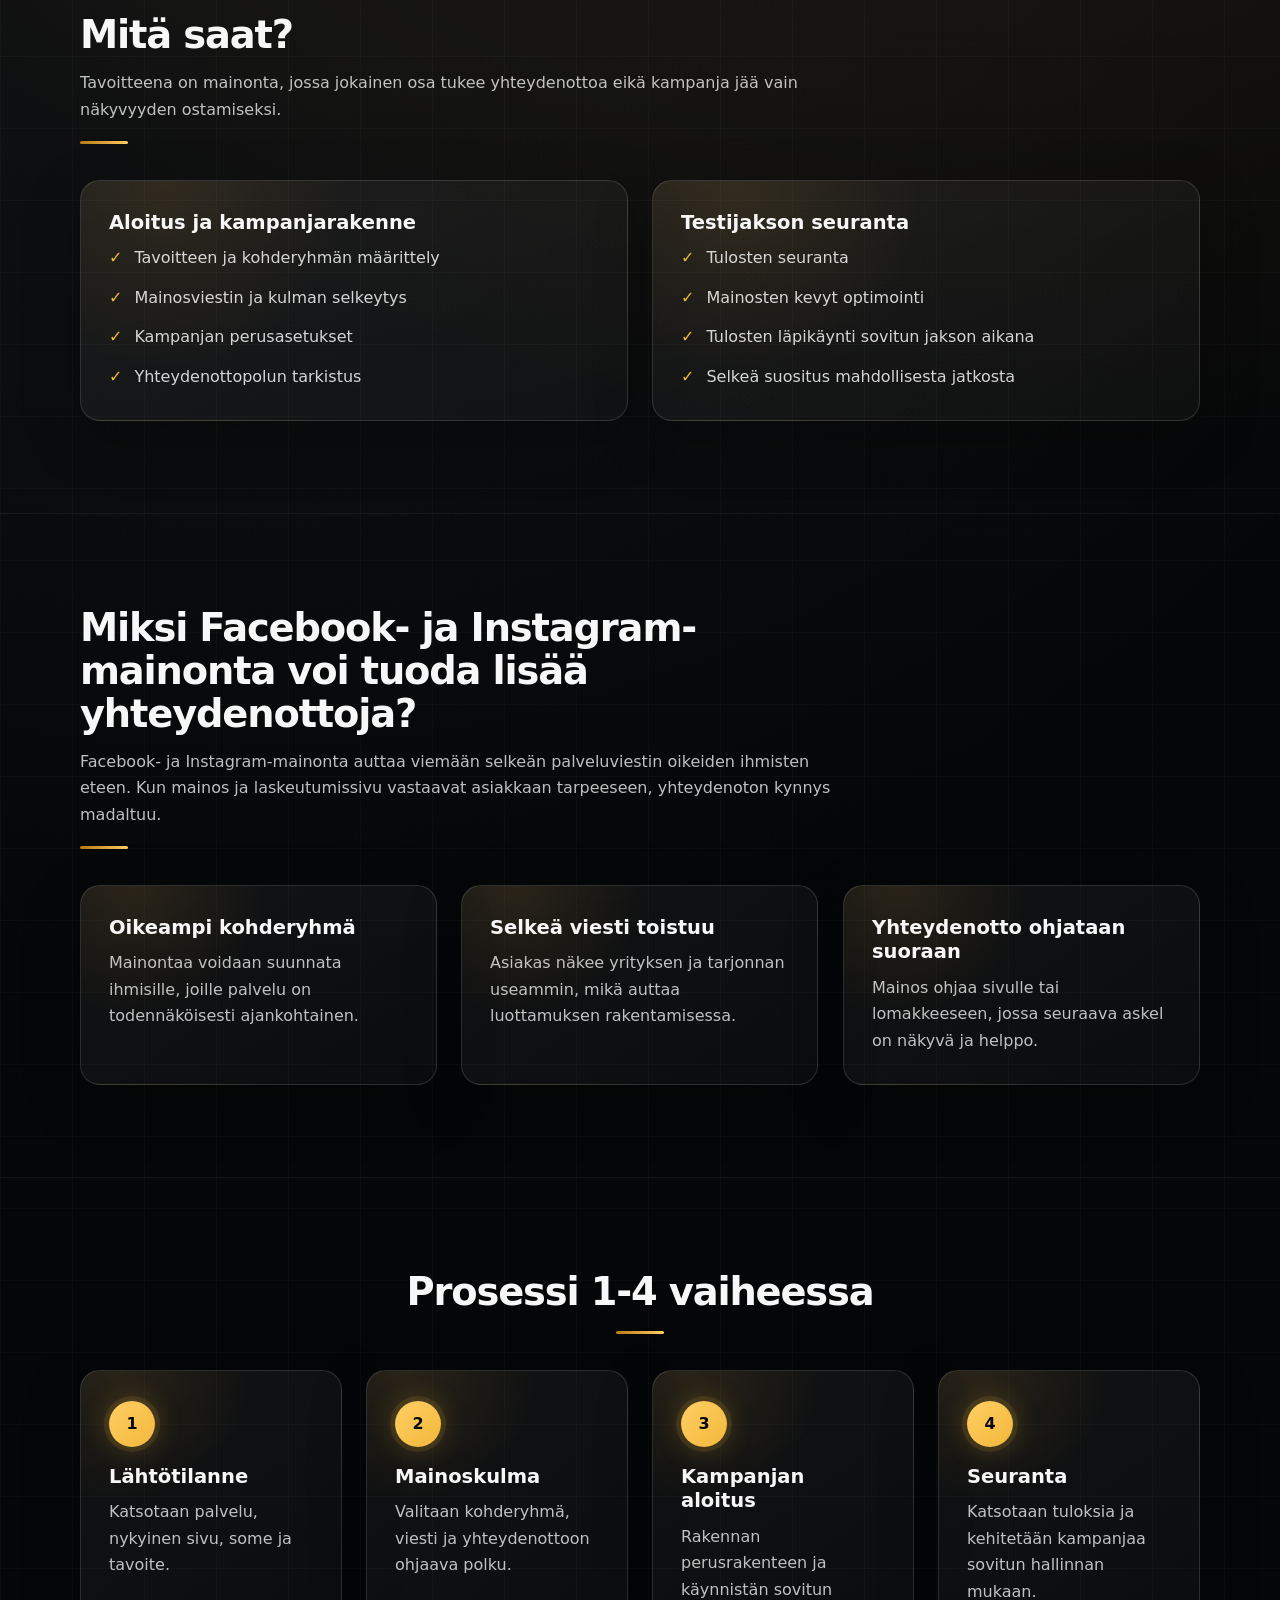
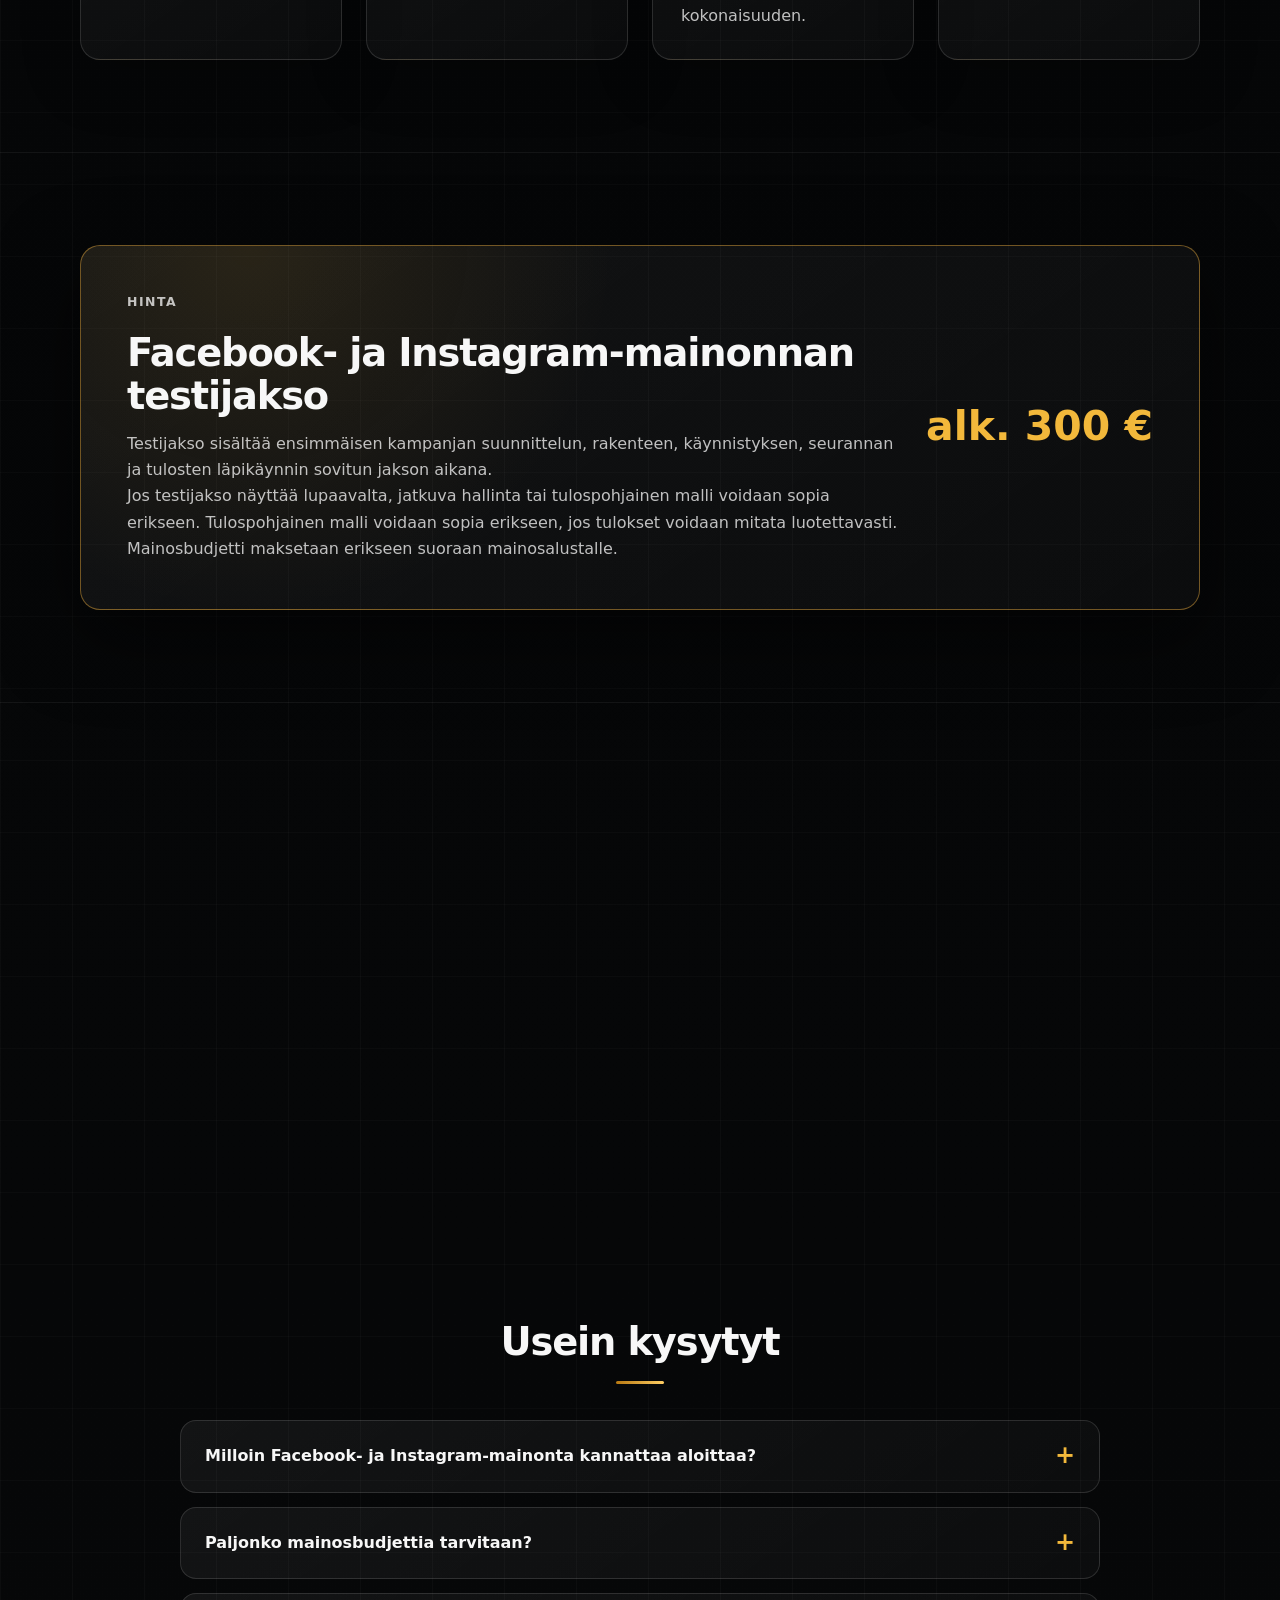
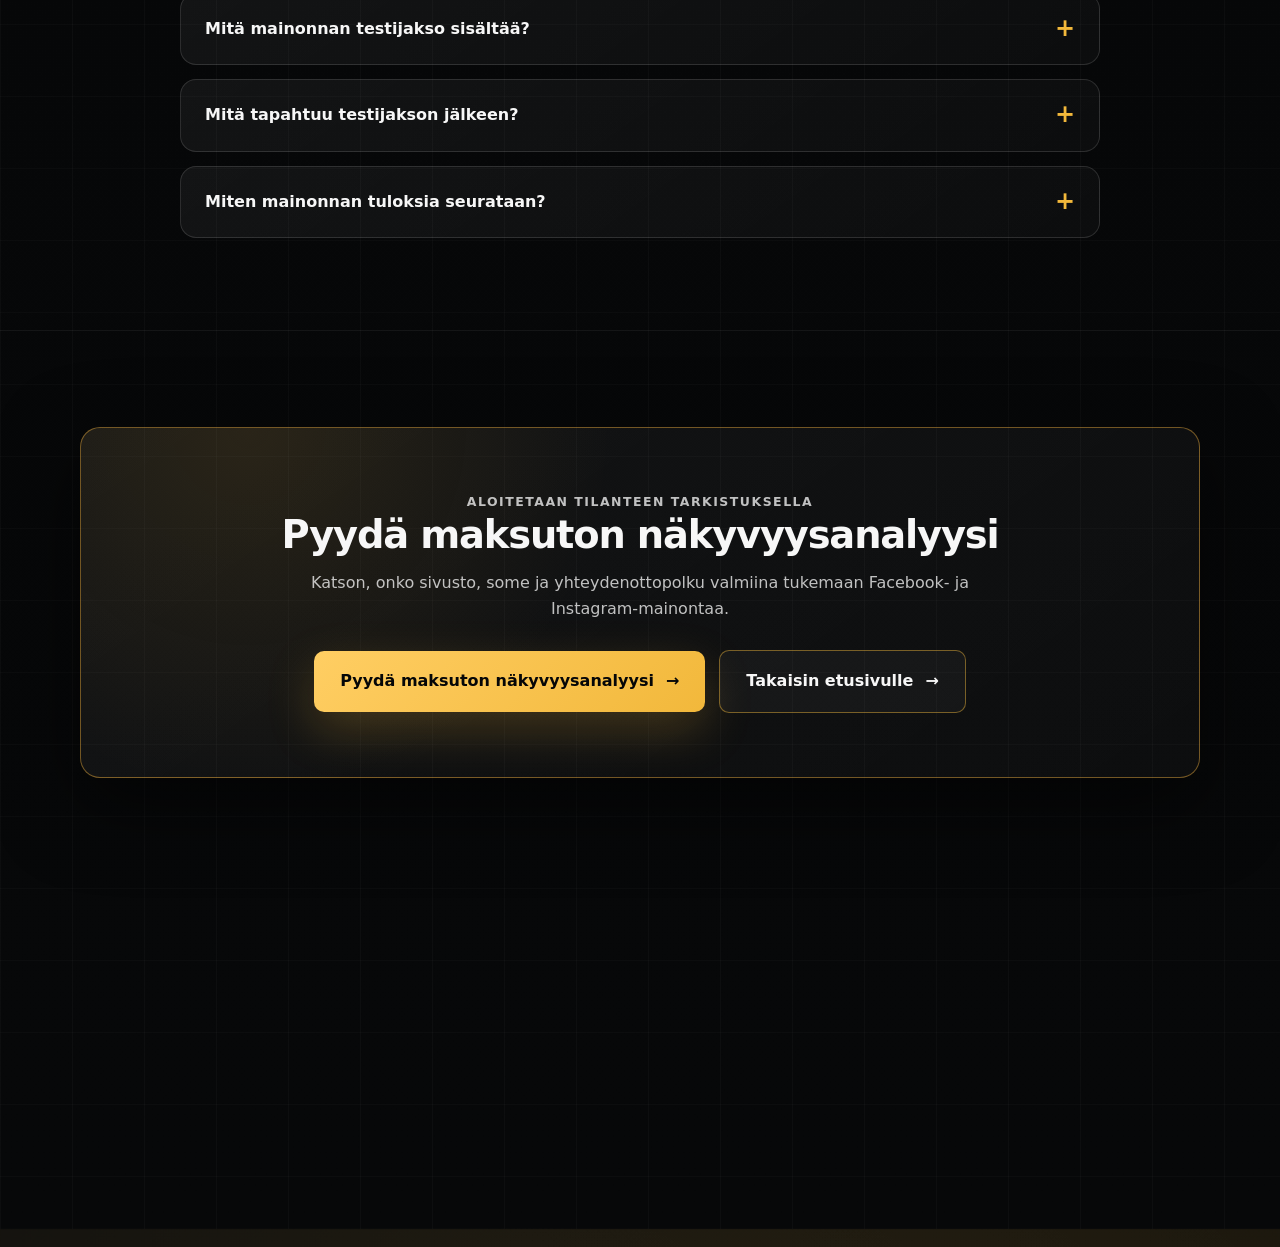
==== commit bb836f62: "chore: save current site before taste redesign" ====
--- a/facebook-instagram-mainonta/index.html
+++ b/facebook-instagram-mainonta/index.html
@@ -9,7 +9,17 @@
   <link rel="icon" type="image/png" href="/favicon.png?v=2">
   <link rel="shortcut icon" type="image/png" href="/favicon.png?v=2">
   <link rel="apple-touch-icon" href="/favicon.png?v=2">
-<style>
+
+  <!-- Google tag (gtag.js) -->
+  <script async src="https://www.googletagmanager.com/gtag/js?id=G-CETXR485ET"></script>
+  <script>
+    window.dataLayer = window.dataLayer || [];
+    function gtag(){dataLayer.push(arguments);}
+    gtag('js', new Date());
+    gtag('config', 'G-CETXR485ET');
+  </script>
+
+  <style>
     :root { --bg:#050607; --panel:rgba(255,255,255,0.055); --panel-soft:rgba(255,255,255,0.028); --border:rgba(255,255,255,0.13); --gold:#f2b83b; --gold-2:#ffce63; --text:#f7f7f7; --muted:rgba(255,255,255,0.74); --max:1120px; --shadow:0 25px 80px rgba(0,0,0,0.55); }
     * { box-sizing:border-box; margin:0; padding:0; }
     html { scroll-behavior:smooth; }
@@ -177,51 +187,23 @@
     }
   </style>
 
-  <!-- Consent Mode defaults: must run before Google Tag Manager -->
+  <!-- Meta Pixel Code -->
   <script>
-    window.dataLayer = window.dataLayer || [];
-    window.gtag = window.gtag || function(){ window.dataLayer.push(arguments); };
-    (function () {
-      var preference = null;
-      try {
-        preference = JSON.parse(window.localStorage.getItem("aatos_cookie_consent_v1"));
-      } catch (error) {}
-      var analyticsGranted = preference && preference.analytics === true;
-      var marketingGranted = preference && preference.marketing === true;
-      window.gtag("consent", "default", {
-        analytics_storage: analyticsGranted ? "granted" : "denied",
-        ad_storage: marketingGranted ? "granted" : "denied",
-        ad_user_data: marketingGranted ? "granted" : "denied",
-        ad_personalization: marketingGranted ? "granted" : "denied",
-        functionality_storage: "granted",
-        security_storage: "granted",
-        wait_for_update: 500
-      });
-      window.gtag("set", "ads_data_redaction", true);
-      window.gtag("set", "url_passthrough", false);
-    })();
+  !function(f,b,e,v,n,t,s)
+  {if(f.fbq)return;n=f.fbq=function(){n.callMethod?
+  n.callMethod.apply(n,arguments):n.queue.push(arguments)};
+  if(!f._fbq)f._fbq=n;n.push=n;n.loaded=!0;n.version='2.0';
+  n.queue=[];t=b.createElement(e);t.async=!0;
+  t.src=v;s=b.getElementsByTagName(e)[0];
+  s.parentNode.insertBefore(t,s)}(window, document,'script',
+  'https://connect.facebook.net/en_US/fbevents.js');
+  fbq('init', '26945439295122237');
+  fbq('track', 'PageView');
   </script>
-
-  <!-- Google Tag Manager -->
-  <script>
-    (function(w,d,s,l,i){w[l]=w[l]||[];w[l].push({"gtm.start":
-    new Date().getTime(),event:"gtm.js"});var f=d.getElementsByTagName(s)[0],
-    j=d.createElement(s),dl=l!="dataLayer"?"&l="+l:"";j.async=true;j.src=
-    "https://www.googletagmanager.com/gtm.js?id="+i+dl;f.parentNode.insertBefore(j,f);
-    })(window,document,"script","dataLayer","GTM-T848QJ4K");
-  </script>
-  <!-- End Google Tag Manager -->
-
-  <link rel="stylesheet" href="/cookie-consent.css">
-  <script defer src="/cookie-consent.js"></script>
-
+  <noscript><img height="1" width="1" style="display:none" src="https://www.facebook.com/tr?id=26945439295122237&ev=PageView&noscript=1" /></noscript>
+  <!-- End Meta Pixel Code -->
 </head>
 <body>
-  <!-- Google Tag Manager (noscript) -->
-  <noscript><iframe src="https://www.googletagmanager.com/ns.html?id=GTM-T848QJ4K"
-  height="0" width="0" style="display:none;visibility:hidden"></iframe></noscript>
-  <!-- End Google Tag Manager (noscript) -->
-
   <div class="page">
     <header class="header"><div class="container"><nav class="nav"><a class="brand" href="/" aria-label="Aatos Marketing etusivu"><img class="brand-logo" src="/AM_logo.png" alt="Aatos Marketing logo"><div class="brand-text"><strong>AATOS</strong><span>MARKETING</span></div></a><button class="menu-btn" id="menuBtn" aria-label="Avaa valikko">☰</button><div class="nav-links" id="navLinks"><a href="/">Etusivu</a><div class="nav-service">
   <div class="nav-service-row">
